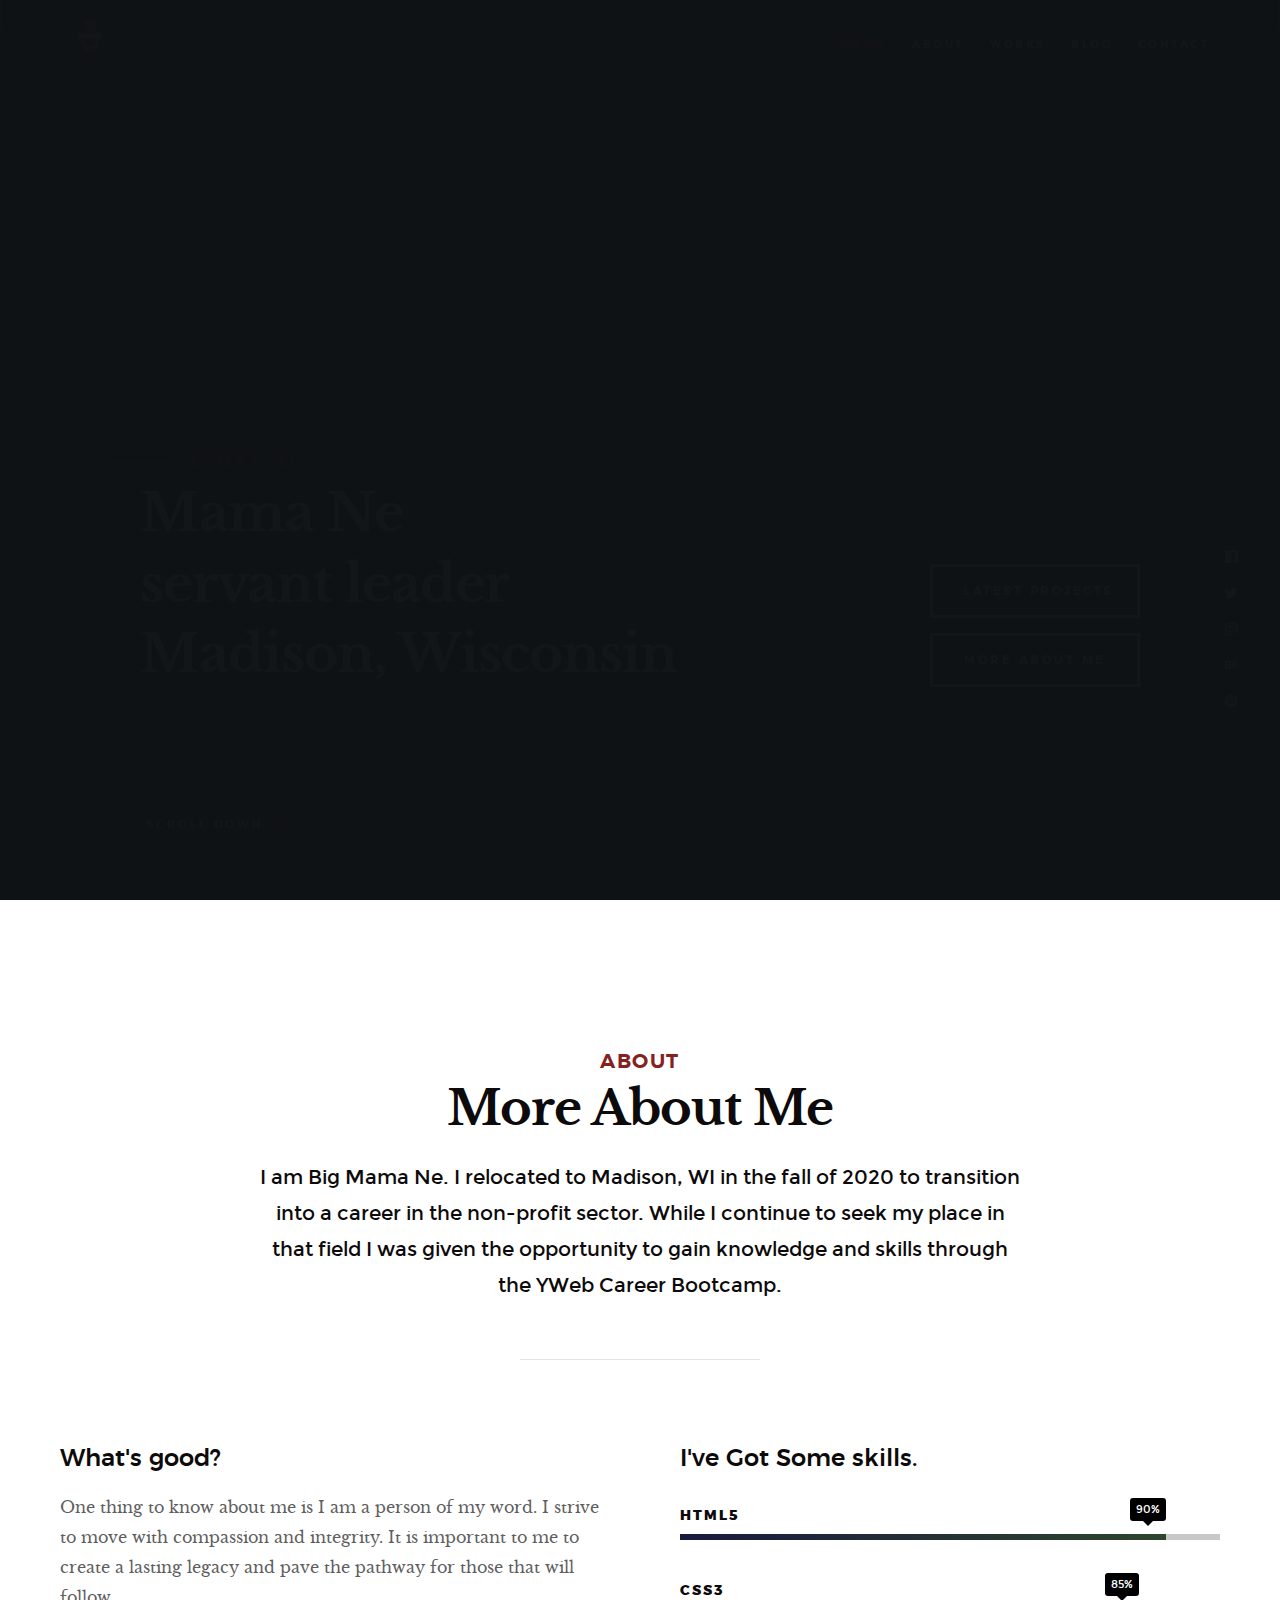
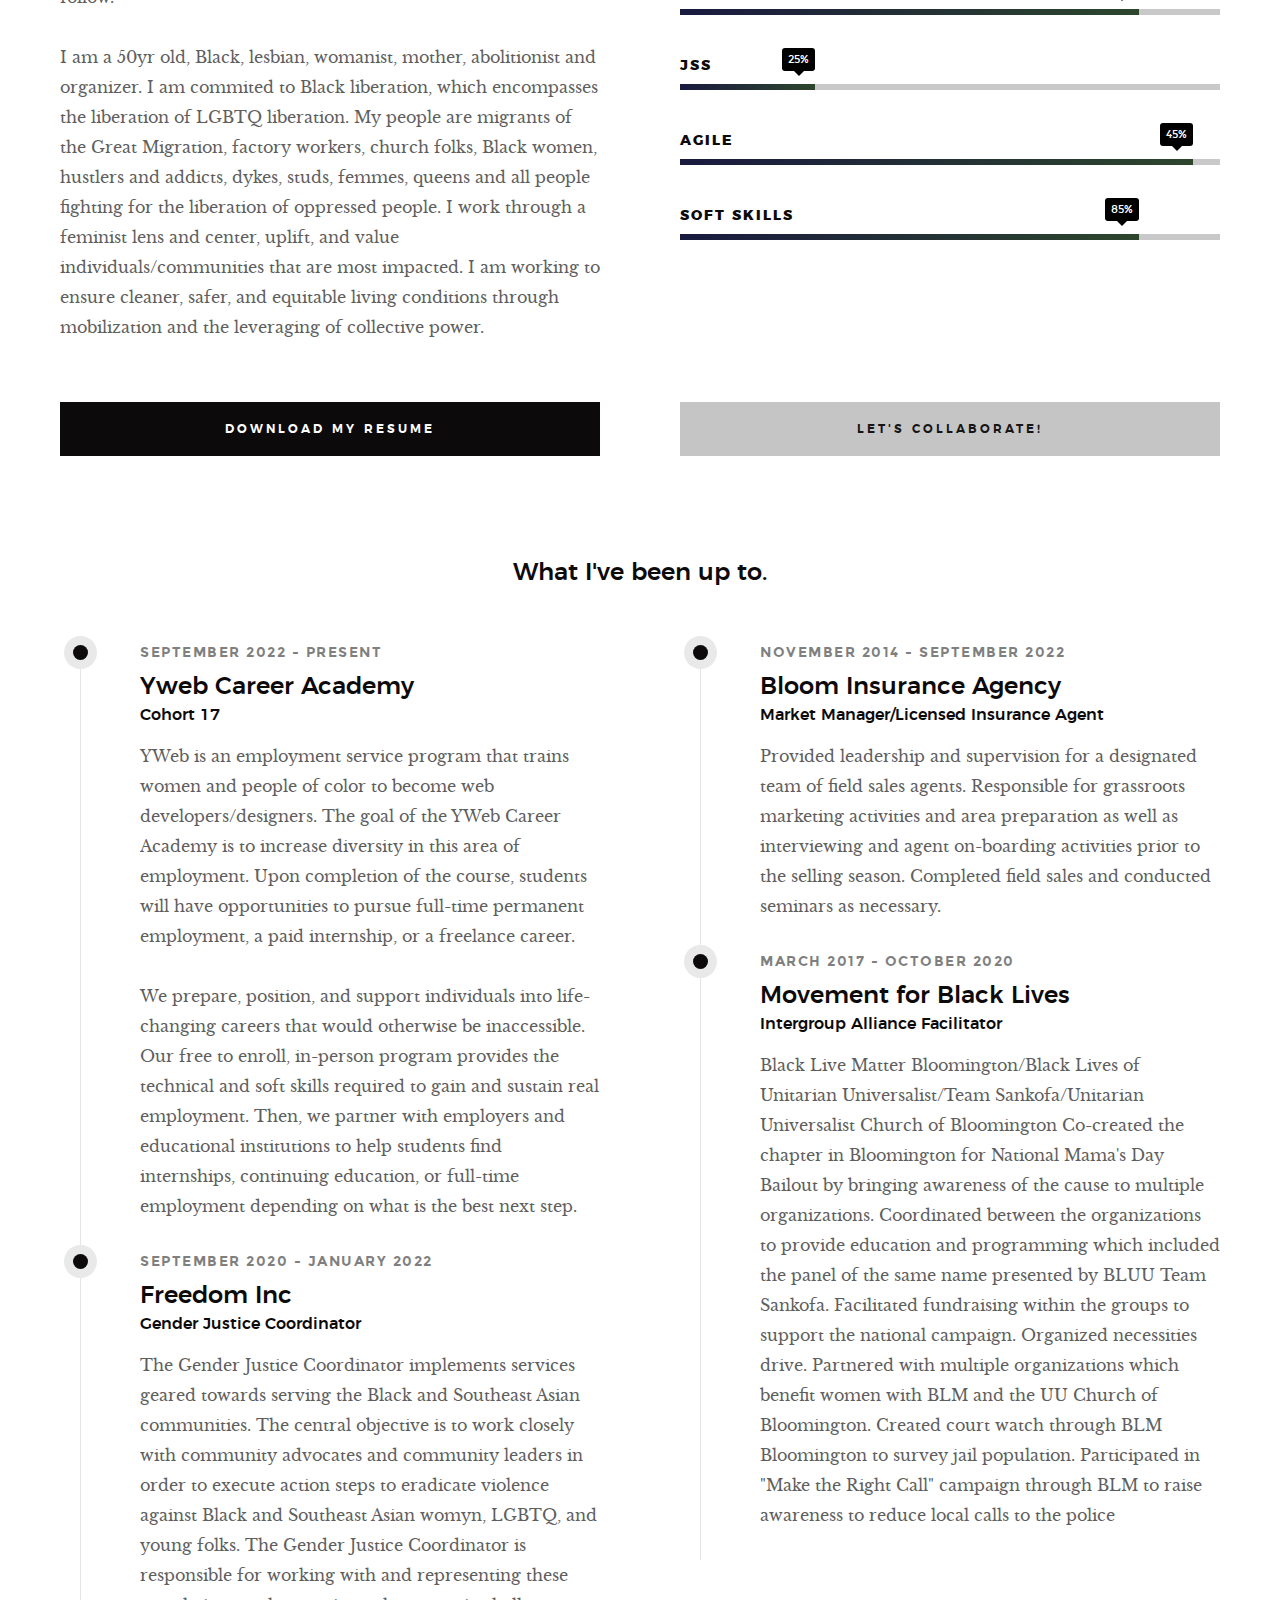
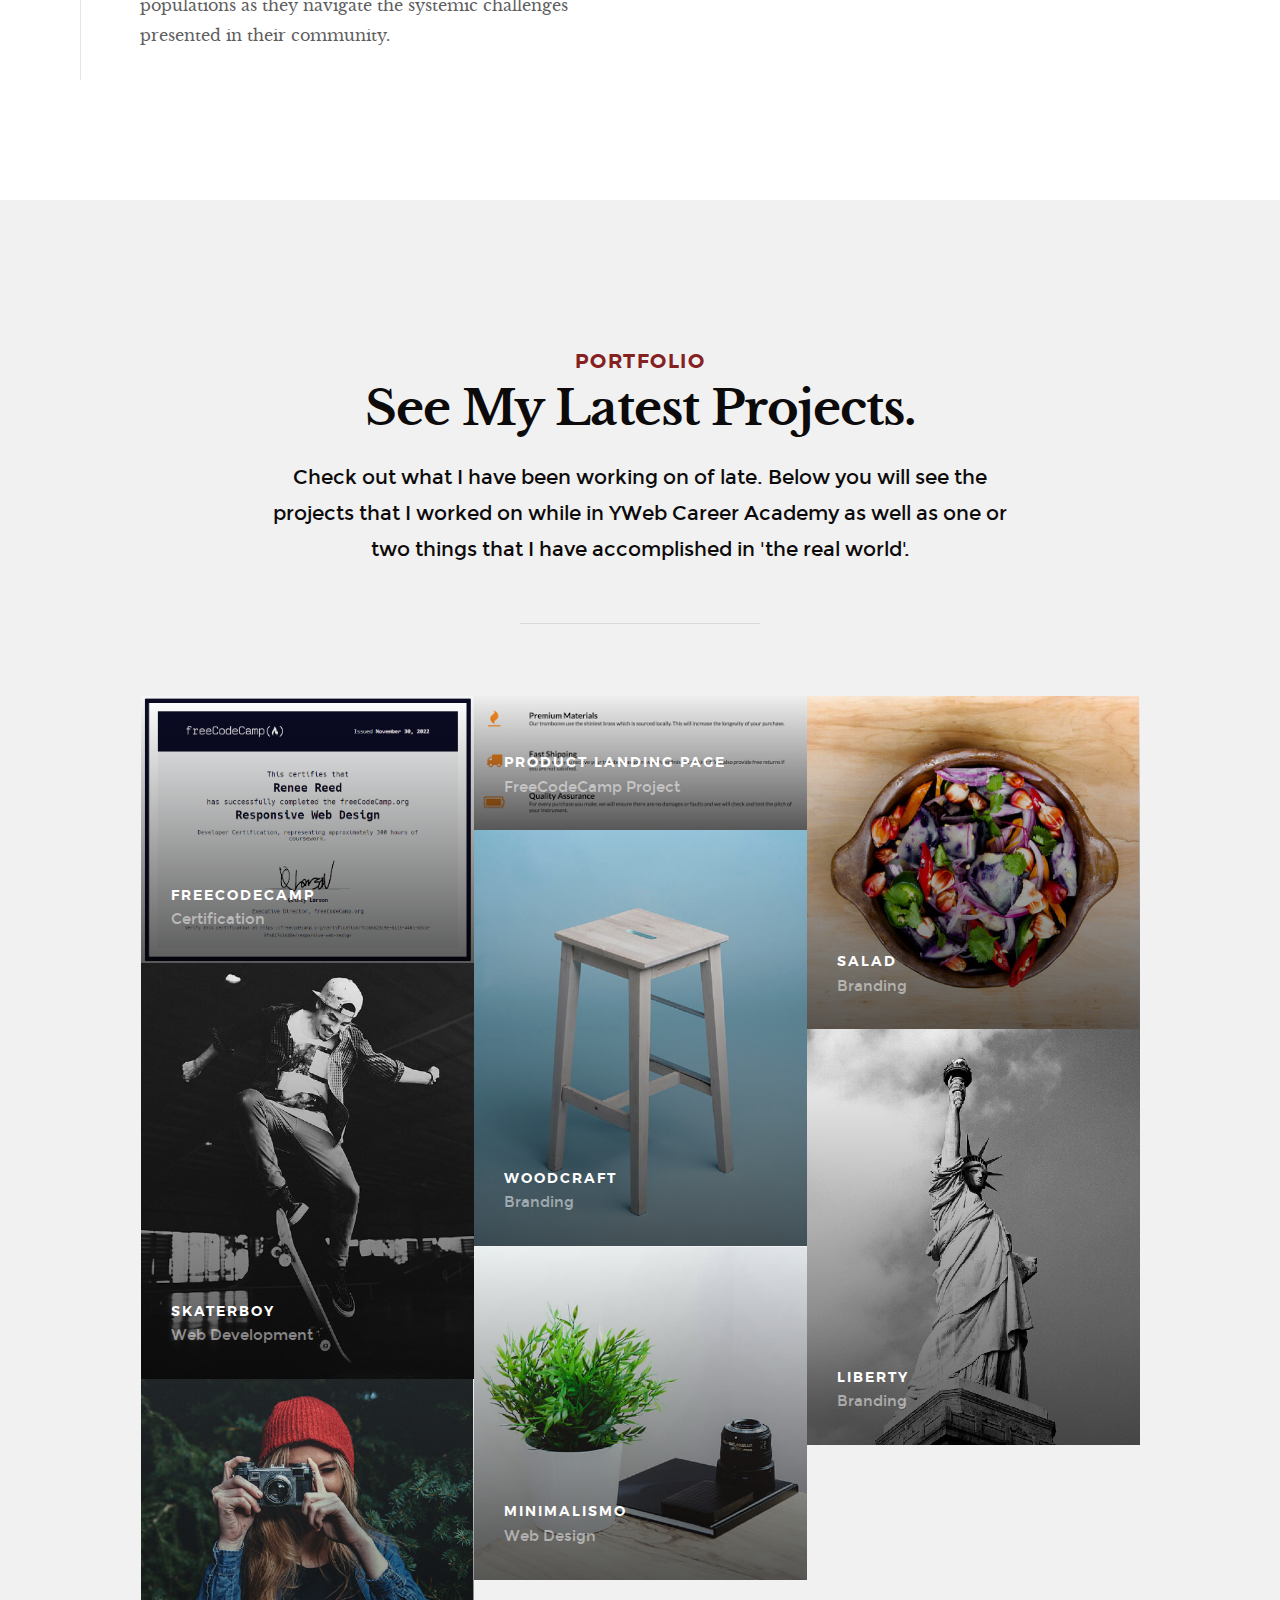
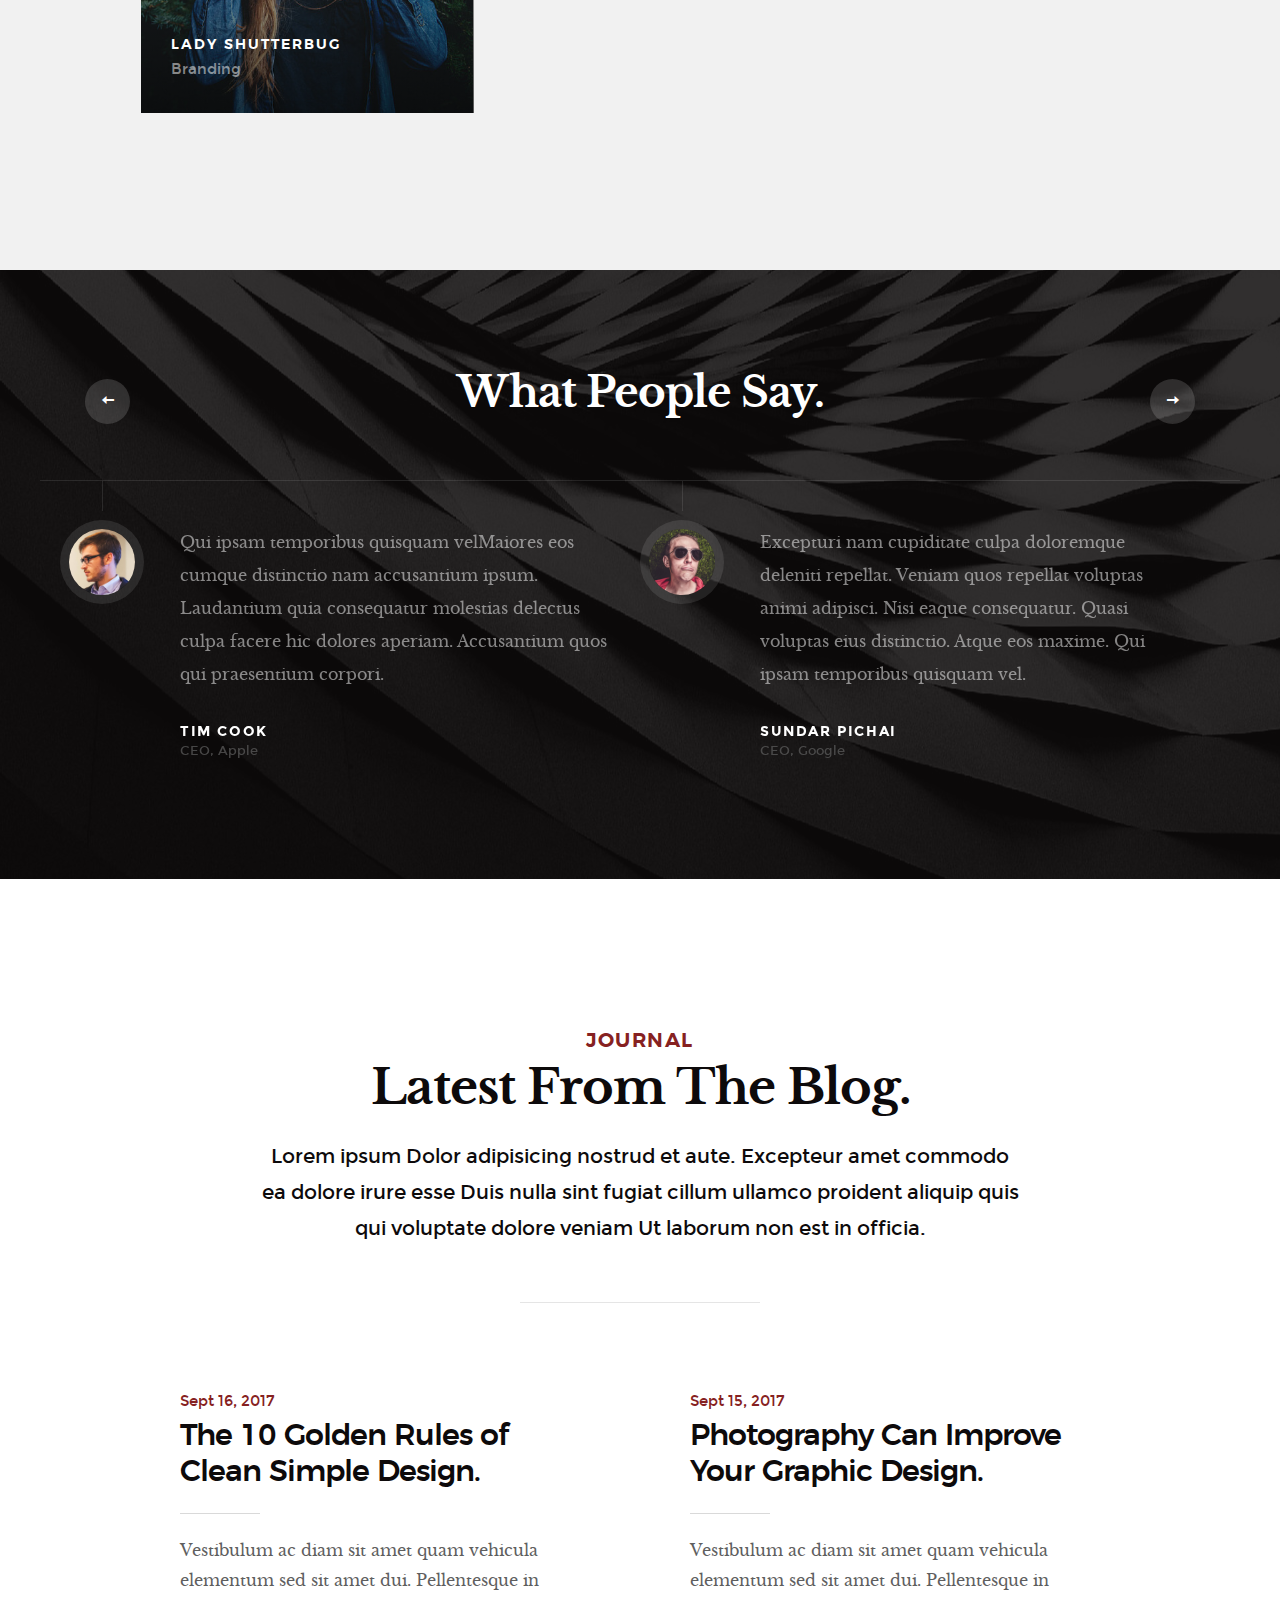
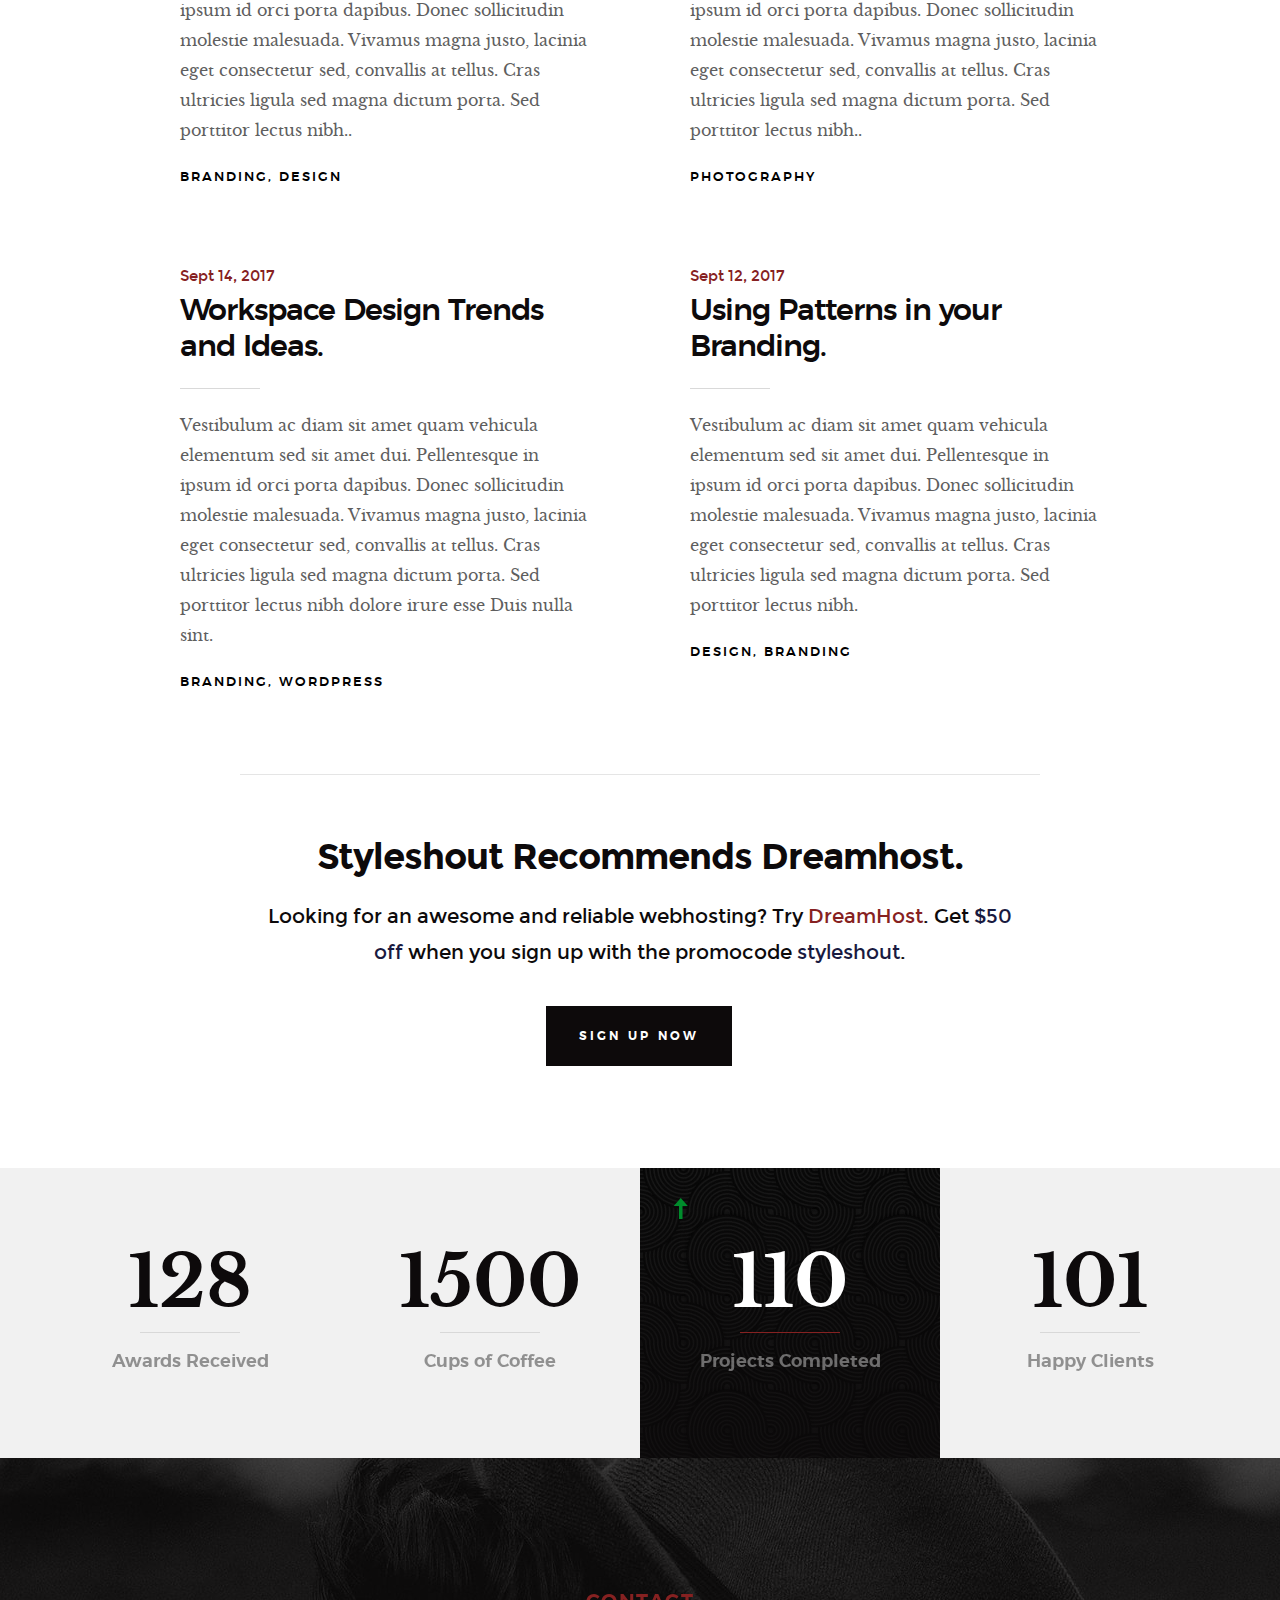
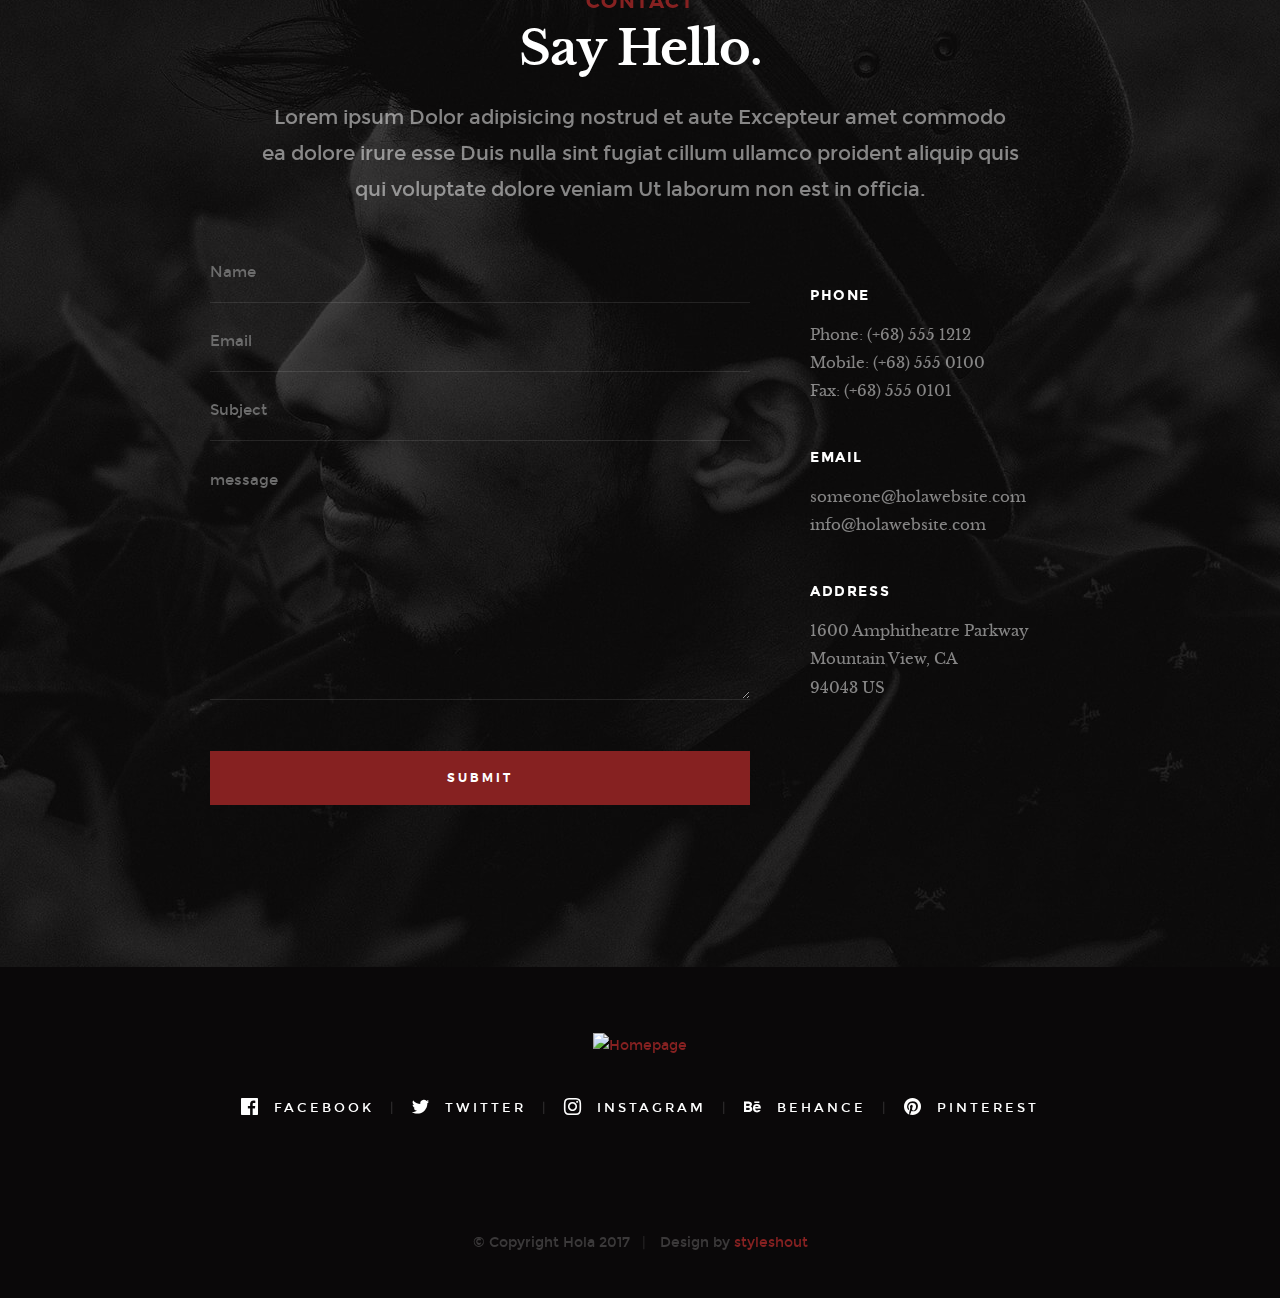
==== index.html @ 4a0eb859 "for the love" ====
<!DOCTYPE html>
<!--[if lt IE 9 ]><html class="no-js oldie" lang="en"> <![endif]-->
<!--[if IE 9 ]><html class="no-js oldie ie9" lang="en"> <![endif]-->
<!--[if (gte IE 9)|!(IE)]><!-->
<html class="no-js" lang="en">
<!--<![endif]-->

<head>

    <!--- basic page needs
    ================================================== -->
    <meta charset="utf-8">
    <title>Personal Portfolio</title>
    <meta name="description" content="">
    <meta name="author" content="">

    <!-- mobile specific metas
    ================================================== -->
    <meta name="viewport" content="width=device-width, initial-scale=1">

    <!-- CSS
    ================================================== -->
    <link rel="stylesheet" href="css/base.css">
    <link rel="stylesheet" href="css/vendor.css">
    <link rel="stylesheet" href="css/main.css">

    <!-- script
    ================================================== -->
    <script src="js/modernizr.js"></script>
    <script src="js/pace.min.js"></script>

    <!-- favicons
    ================================================== -->
    <link rel="shortcut icon" href="favicon.ico" type="image/x-icon">
    <link rel="icon" href="favicon.ico" type="image/x-icon">


    <style>
        .page-hero{
            background: url("images/headshot.jpg");
            background-repeat: no-repeat;
            background-size: cover;
            background-position-x: right;
            background-position-y: -300px;

        }
    </style>
</head>

<body id="top">

    <!-- header
    ================================================== -->
    <header class="s-header">

        <div class="header-logo">
            <a class="site-logo" href="index.html"><img src="/images/logo2.png" alt="Homepage"></a>
        </div>

        <nav class="header-nav-wrap">
            <ul class="header-nav">
                <li class="current"><a class="smoothscroll"  href="#home" title="home">Home</a></li>
                <li><a class="smoothscroll"  href="#about" title="about">About</a></li>
                <li><a class="smoothscroll"  href="#works" title="works">Works</a></li>
                <li><a class="smoothscroll"  href="#blog" title="blog">Blog</a></li>
                <li><a class="smoothscroll"  href="#contact" title="contact">Contact</a></li>
            </ul>
        </nav>

        <a class="header-menu-toggle" href="#0"><span>Menu</span></a>

    </header> <!-- end s-header -->


   <!-- home
   ================================================== -->
   <section id="home" class="s-home page-hero target-section" data-parallax="scroll" data-image-src="images/headshot.jpg" data-natural-width=2000 data-natural-height=2000 data-position-y=center>

        <div class="overlay"></div>
        <div class="shadow-overlay"></div>

        <div class="home-content">

            <div class="row home-content__main">

                <h3>E nle o.</h3>

                <h1>
                    Mama Ne<br>
                    servant leader<br>
                    Madison, Wisconsin
                </h1>

                <div class="home-content__buttons">
                    <a href="#works" class="smoothscroll btn btn--stroke">
                        Latest Projects
                    </a>
                    <a href="#about" class="smoothscroll btn btn--stroke">
                        More About Me
                    </a>
                </div>

                <div class="home-content__scroll">
                    <a href="#about" class="scroll-link smoothscroll">
                        <span>Scroll Down</span>
                    </a>
                </div>

            </div>

        </div> <!-- end home-content -->

        <ul class="home-social">
            <li>
                <a href="#"><i class="im im-facebook" aria-hidden="true"></i><span>Facebook</span></a>
            </li>
            <li>
                <a href="#"><i class="im im-twitter" aria-hidden="true"></i><span>Twiiter</span></a>
            </li>
            <li>
                <a href="#"><i class="im im-instagram" aria-hidden="true"></i><span>Instagram</span></a>
            </li>
            <li>
                <a href="#"><i class="im im-behance" aria-hidden="true"></i><span>Behance</span></a>
            </li>
            <li>
                <a href="#"><i class="im im-pinterest" aria-hidden="true"></i><span>Pinterest</span></a>
            </li>
        </ul> 
        <!-- end home-social -->

    </section> <!-- end s-home -->


    <!-- about
    ================================================== -->
    <section id="about" class="s-about target-section">
        
        <div class="row narrow section-intro has-bottom-sep">
            <div class="col-full text-center">
                <h3>About</h3>
                <h1>More About Me</h1>
                <p class="lead">I am Big Mama Ne.  I relocated to Madison, WI in the fall of 2020 to transition into a career in the non-profit sector.  While I continue to seek my place in that field I was given the opportunity to gain knowledge and skills through the YWeb Career Bootcamp.</p>
            </div>
        </div>

        <div class="row about-content">

            <div class="col-six tab-full left">
                <h3>What's good?</h3>

                <p>One thing to know about me is I am a person of my word.  I strive to move with compassion and integrity.  It is important to me to create a lasting legacy and pave the pathway for those that will follow.</p>

                <p>
                I am a 50yr old, Black, lesbian, womanist, mother, abolitionist and organizer. I am commited to Black liberation, which encompasses the liberation of LGBTQ liberation. My people are migrants of the Great Migration, factory workers, church folks, Black women, hustlers and addicts, dykes, studs, femmes, queens and all people fighting for the liberation of oppressed people.  I work through a feminist lens and center, uplift, and value individuals/communities that are most impacted. I am working to ensure cleaner, safer, and equitable living conditions through mobilization and the leveraging of collective power.
                </p>
            </div>

            <div class="col-six tab-full right">
                <h3>I've Got Some skills.</h3>

                <ul class="skill-bars">
                    <li>
                    <div class="progress percent90"><span>90%</span></div>
                    <strong>HTML5</strong>
                    </li>
                    <li>
                    <div class="progress percent85"><span>85%</span></div>
                    <strong>CSS3</strong>
                    </li>
                    <li>
                    <div class="progress percent25"><span>25%</span></div>
                    <strong>JSS</strong>
                    </li>
                    <li>
                    <div class="progress percent95"><span>45%</span></div>
                    <strong>Agile</strong>
                    </li>
                    <li>
                    <div class="progress percent85"><span>85%</span></div>
                    <strong>Soft Skills</strong>
                    </li>    
                </ul>
            </div>

        </div> <!-- end about-content -->

        <div class="row about-content about-content--buttons">

            <div class="col-six tab-full left">
                <a href="#0" class="btn btn--primary full-width">Download My Resume</a>
            </div>
            <div class="col-six tab-full right">
                <a href="#0" class="btn full-width">Let's collaborate!</a>
            </div>

        </div> <!-- end about-content buttons -->

        <div class="row about-content about-content--timeline">

            <div class="col-full text-center">
                <h3>What I've been up to.</h3>
            </div>

            <div class="col-six tab-full left">
                <div class="timeline">

                    <div class="timeline__block">
                        <div class="timeline__bullet"></div>
                        <div class="timeline__header">
                            <p class="timeline__timeframe">September 2022 - Present</p>
                            <h3>Yweb Career Academy</h3>
                            <h5>Cohort 17</h5>
                        </div>
                        <div class="timeline__desc">
                            <p>YWeb is an employment service program that trains women and people of color to become web developers/designers. The goal of the YWeb Career Academy is to increase diversity in this area of employment. Upon completion of the course, students will have opportunities to pursue full-time permanent employment, a paid internship, or a freelance career.
                                <br><br>
                             We prepare, position, and support individuals into life-changing careers that would otherwise be inaccessible. Our free to enroll, in-person program provides the technical and soft skills required to gain and sustain real employment. Then, we partner with employers and educational institutions to help students find internships, continuing education, or full-time employment depending on what is the best next step.</p>
                        </div>
                    </div> <!-- end timeline__block -->

                    <div class="timeline__block">
                        <div class="timeline__bullet"></div>
                        <div class="timeline__header">
                            <p class="timeline__timeframe">September 2020 - January 2022</p>
                            <h3>Freedom Inc</h3>
                            <h5>Gender Justice Coordinator</h5>
                        </div>
                        <div class="timeline__desc">	
                            <p>The Gender Justice Coordinator implements services geared towards serving the Black and Southeast Asian communities. The central objective is to work closely with community advocates and community leaders in order to execute action steps to eradicate violence against Black and Southeast Asian womyn, LGBTQ, and young folks. The Gender Justice Coordinator is responsible for working with and representing these populations as they navigate the systemic challenges presented in their community.</p>
                        </div>
                    </div> <!-- end timeline__block -->

                </div> <!-- end timeline -->
            </div> <!-- end left -->

            <div class="col-six tab-full right">
                <div class="timeline">

                    <div class="timeline__block">
                        <div class="timeline__bullet"></div>
                        <div class="timeline__header">
                            <p class="timeline__timeframe">November 2014 - September 2022</p>
                            <h3>Bloom Insurance Agency</h3>
                            <h5>Market Manager/Licensed Insurance Agent</h5>
                        </div>
                        <div class="timeline__desc">
                            <p>Provided leadership and supervision for a designated team of field sales agents. Responsible for grassroots marketing activities and area preparation as well as interviewing and agent on-boarding activities prior to the selling season. Completed field sales and conducted seminars as necessary.</p>
                        </div>
                    </div> <!-- end timeline__block -->

                    <div class="timeline__block">
                        <div class="timeline__bullet"></div>
                        <div class="timeline__header">
                            <p class="timeline__timeframe">March 2017 - October 2020</p>
                            <h3>Movement for Black Lives</h3>
                            <h5>Intergroup Alliance Facilitator</h5>
                        </div>
                        <div class="timeline__desc">
                            <p>Black Live Matter Bloomington/Black Lives of Unitarian Universalist/Team Sankofa/Unitarian Universalist Church of Bloomington 
                                
                            Co-created the chapter in Bloomington for National Mama's Day Bailout by bringing awareness of the cause to multiple organizations. Coordinated between the organizations to provide education and programming which included the panel of the same name presented by BLUU Team Sankofa. Facilitated fundraising within the groups to support the national campaign. Organized necessities drive. Partnered with multiple organizations which benefit women with BLM and the UU Church of Bloomington.  Created court watch through BLM Bloomington to survey jail population. Participated in "Make the Right Call" campaign through BLM to raise awareness to reduce local calls to the police</p>
                        </div>
                    </div> <!-- end timeline__block -->

                </div> <!-- end timeline -->
            </div> <!-- end right -->

        </div> <!-- end about-content timeline -->

    </section> <!-- end about -->
    

    <!-- works
    ================================================== -->
    <section id="works" class="s-works target-section">

        <div class="row narrow section-intro has-bottom-sep">
            <div class="col-full">
                <h3>Portfolio</h3>
                <h1>See My Latest Projects.</h1>
                
                <p class="lead">Check out what I have been working on of late.  Below you will see the projects that I worked on while in YWeb Career Academy as well as one or two things that I have accomplished in 'the real world'.</p>
            </div>
        </div>

        <div class="row masonry-wrap">
            <div class="masonry">

                <div class="masonry__brick">
                    <div class="item-folio">

                        <div class="item-folio__thumb">
                            <a href="images/portfolio/2022-11-29.png" class="thumb-link" title="FreeCodeCamp" data-size="1050x700">
                                <img src="images/portfolio/gallery/FreeCodeCamp Certification.png" 
                                     srcset="images/portfolio/gallery/FreeCodeCamp Certification.png 1x, images/portfolio/gallery/FreeCodeCamp Certification.png 2x" alt="">
                                <span class="shadow-overlay"></span>
                            </a>
                        </div>

                        <div class="item-folio__text">
                            <h3 class="item-folio__title">
                                FreeCodeCamp
                            </h3>
                            <p class="item-folio__cat">
                                Certification
                            </p>
                        </div>

                        <a href="https://www.behance.net/" class="item-folio__project-link" title="Project link">
                            <i class="im im-link"></i>
                        </a>

                        <div class="item-folio__caption">
                            <p>One of the required projects to earn certification.  In this project I built my own personal portfolio page.</p>
                        </div>

                    </div> <!-- end item-folio -->
                </div> <!-- end masonry__brick -->

                <div class="masonry__brick">
                    <div class="item-folio">

                        <div class="item-folio__thumb">
                            <a href="images/portfolio/product landing page.png" class="thumb-link" title="Product Landing Page" data-size="1050x700">
                                <img src="images/portfolio/product landing page.png" 
                                     srcset="images/portfolio/product landing page.png 1x, images/portfolio/product landing page.png" alt="">
                                <span class="shadow-overlay"></span>
                            </a>
                        </div>

                        <div class="item-folio__text">
                            <h3 class="item-folio__title">
                                Product Landing Page
                            </h3>
                            <p class="item-folio__cat">
                                FreeCodeCamp Project
                            </p>
                        </div>

                        <a href="https://www.behance.net/" class="item-folio__project-link" title="Project link">
                            <i class="im im-link"></i>
                        </a>

                        <div class="item-folio__caption">
                            <p>Build a project landing page to market a product of your choice.</p>
                        </div>

                    </div> <!-- end item-folio -->
                </div> <!-- end masonry__brick -->

                <div class="masonry__brick">
                    <div class="item-folio">

                        <div class="item-folio__thumb">
                            <a href="images/portfolio/gallery/g-salad.jpg" class="thumb-link" data-size="1050x700">
                                <img src="images/portfolio/salad.jpg" 
                                     srcset="images/portfolio/salad.jpg 1x, images/portfolio/salad@2x.jpg 2x" alt="">
                                <span class="shadow-overlay"></span>
                            </a>
                        </div>

                        <div class="item-folio__text">
                            <h3 class="item-folio__title">
                                Salad
                            </h3>
                            <p class="item-folio__cat">
                                Branding
                            </p>
                        </div>

                        <a href="https://www.behance.net/" class="item-folio__project-link" title="Project link">
                            <i class="im im-link"></i>
                        </a>

                        <span class="item-folio__caption">
                            <p>Vero molestiae sed aut natus excepturi. Et tempora numquam. Temporibus iusto quo.Unde dolorem corrupti neque nisi.</p>
                        </span>

                    </div> <!-- end item-folio -->
                </div> <!-- end masonry__brick -->

                <div class="masonry__brick">
                    <div class="item-folio">

                        <div class="item-folio__thumb">
                            <a href="images/portfolio/gallery/g-woodcraft.jpg" class="thumb-link" data-size="1050x700">
                                <img src="images/portfolio/woodcraft.jpg"
                                     srcset="images/portfolio/woodcraft.jpg 1x, images/portfolio/woodcraft@2x.jpg 2x" alt="">
                                <span class="shadow-overlay"></span>
                            </a>
                        </div>

                        <div class="item-folio__text">
                            <h3 class="item-folio__title">
                                Woodcraft
                            </h3>
                            <p class="item-folio__cat">
                                Branding
                            </p>
                        </div>

                        <a href="https://www.behance.net/" class="item-folio__project-link" title="Project link">
                            <i class="im im-link"></i>
                        </a>

                        <span class="item-folio__caption">
                            <p>Vero molestiae sed aut natus excepturi. Et tempora numquam. Temporibus iusto quo.Unde dolorem corrupti neque nisi.</p>
                        </span>

                    </div> <!-- end item-folio -->
                </div> <!-- end masonry__brick -->

                <div class="masonry__brick">
                    <div class="item-folio">

                        <div class="item-folio__thumb">
                            <a href="images/portfolio/gallery/g-skaterboy.jpg" class="thumb-link" data-size="1050x700">
                                <img src="images/portfolio/skaterboy.jpg"
                                     srcset="images/portfolio/skaterboy.jpg 1x, images/portfolio/skaterboy@2x.jpg 2x" alt="">
                                <span class="shadow-overlay"></span>
                            </a>
                        </div>

                        <div class="item-folio__text">
                            <h3 class="item-folio__title">
                                Skaterboy
                            </h3>
                            <p class="item-folio__cat">
                                Web Development
                            </p>
                        </div>

                        <a href="https://www.behance.net/" class="item-folio__project-link" title="Project link">
                            <i class="im im-link"></i>
                        </a>

                        <span class="item-folio__caption">
                            <p>Vero molestiae sed aut natus excepturi. Et tempora numquam. Temporibus iusto quo.Unde dolorem corrupti neque nisi.</p>
                        </span>

                    </div> <!-- end item-folio -->
                </div> <!-- end masonry__brick -->

                <div class="masonry__brick">
                    <div class="item-folio">

                        <div class="item-folio__thumb">
                            <a href="images/portfolio/gallery/g-liberty.jpg" class="thumb-link" data-size="1050x700">
                                <img src="images/portfolio/liberty.jpg"
                                     srcset="images/portfolio/liberty.jpg 1x, images/portfolio/liberty@2x.jpg 2x" alt="">
                                <span class="shadow-overlay"></span>
                            </a>
                        </div>

                        <div class="item-folio__text">
                            <h3 class="item-folio__title">
                                Liberty
                            </h3>
                            <p class="item-folio__cat">
                                Branding
                            </p>
                        </div>

                        <a href="https://www.behance.net/" class="item-folio__project-link" title="Project link">
                            <i class="im im-link"></i>
                        </a>

                        <span class="item-folio__caption">
                            <p>Vero molestiae sed aut natus excepturi. Et tempora numquam. Temporibus iusto quo.Unde dolorem corrupti neque nisi.</p>
                        </span>

                    </div> <!-- end item-folio -->
                </div> <!-- end masonry__brick -->

                <div class="masonry__brick">
                    <div class="item-folio">

                        <div class="item-folio__thumb">
                            <a href="images/portfolio/gallery/g-minimalismo.jpg" class="thumb-link" data-size="1050x700">
                                <img src="images/portfolio/minimalismo.jpg"
                                     srcset="images/portfolio/minimalismo.jpg 1x, images/portfolio/minimalismo@2x.jpg 2x" alt="">
                                <span class="shadow-overlay"></span>
                            </a>
                        </div>

                        <div class="item-folio__text">
                            <h3 class="item-folio__title">
                                Minimalismo
                            </h3>
                            <p class="item-folio__cat">
                                Web Design
                            </p>
                        </div>

                        <a href="https://www.behance.net/" class="item-folio__project-link" title="Project link">
                            <i class="im im-link"></i>
                        </a>

                        <span class="item-folio__caption">
                            <p>Vero molestiae sed aut natus excepturi. Et tempora numquam. Temporibus iusto quo.Unde dolorem corrupti neque nisi.</p>
                        </span>

                    </div> <!-- end item-folio -->
                </div> <!-- end masonry__brick -->

                <div class="masonry__brick">
                    <div class="item-folio">

                        <div class="item-folio__thumb">
                            <a href="images/portfolio/gallery/g-shutterbug.jpg" class="thumb-link" data-size="1050x700">
                                <img src="images/portfolio/shutterbug.jpg"
                                     srcset="images/portfolio/shutterbug.jpg 1x, images/portfolio/shutterbug@2x.jpg 2x" alt="">
                                <span class="shadow-overlay"></span>
                            </a>
                        </div>

                        <div class="item-folio__text">
                            <h3 class="item-folio__title">
                                Lady Shutterbug
                            </h3>
                            <p class="item-folio__cat">
                                Branding
                            </p>
                        </div>

                        <a href="https://www.behance.net/" class="item-folio__project-link" title="Project link">
                            <i class="im im-link"></i>
                        </a>

                        <span class="item-folio__caption">
                            <p>Vero molestiae sed aut natus excepturi. Et tempora numquam. Temporibus iusto quo.Unde dolorem corrupti neque nisi.</p>
                        </span>

                    </div> <!-- end item-folio -->
                </div> <!-- end masonry__brick -->

            </div>
        </div> <!-- end masonry -->

    </section> <!-- end works -->



    <!-- testimonials
    ================================================== -->
    <div class="s-testimonials">

        <div class="overlay"></div>

        <div class="row testimonials-header">
            <div class="col-full">
                <h1 class="h02">What People Say.</h1>
            </div>
        </div>

        <div class="row testimonials">

            <div class="col-full testimonials__slider">

                <div class="testimonials__slide">
                    <img src="images/avatars/user-01.jpg" alt="Author image" class="testimonials__avatar">
                    <p>Qui ipsam temporibus quisquam velMaiores eos cumque distinctio nam accusantium ipsum. 
                    Laudantium quia consequatur molestias delectus culpa facere hic dolores aperiam. Accusantium quos qui praesentium corpori.</p>
                    <div class="testimonials__author h06">
                        Tim Cook
                        <span>CEO, Apple</span>
                    </div>
                </div>

                <div class="testimonials__slide">
                    <img src="images/avatars/user-05.jpg" alt="Author image" class="testimonials__avatar">
                    <p>Excepturi nam cupiditate culpa doloremque deleniti repellat. Veniam quos repellat voluptas animi adipisci.
                    Nisi eaque consequatur. Quasi voluptas eius distinctio. Atque eos maxime. Qui ipsam temporibus quisquam vel.</p>
                    <div class="testimonials__author h06">
                        Sundar Pichai
                        <span>CEO, Google</span>
                    </div>
                </div>

                <div class="testimonials__slide">
                    <img src="images/avatars/user-02.jpg" alt="Author image" class="testimonials__avatar">
                    <p>Repellat dignissimos libero. Qui sed at corrupti expedita voluptas odit. Nihil ea quia nesciunt. Ducimus aut sed ipsam.  
                    Autem eaque officia cum exercitationem sunt voluptatum accusamus. Quasi voluptas eius distinctio.</p>
                    <div class="testimonials__author h06">
                        Satya Nadella
                        <span>CEO, Microsoft</span>
                    </div>
                </div>
                
            </div> <!-- end testimonials__slider -->

        </div> <!-- end testimonials -->

    </div> <!-- end s-testimonials -->


    <!-- blog
    ================================================== -->
    <section id="blog" class="s-blog target-section">

        <div class="row narrow section-intro has-bottom-sep">
            <div class="col-full">
                <h3>Journal</h3>
                <h1>Latest From The Blog.</h1>
                <p class="lead">Lorem ipsum Dolor adipisicing nostrud et aute. 
                Excepteur amet commodo ea dolore irure esse Duis nulla sint fugiat cillum 
                ullamco proident aliquip quis qui voluptate dolore veniam Ut laborum non est in officia.</p>
            </div>
        </div>

        <div class="row blog-content">
            <div class="col-full">

                <div class="blog-list block-1-2 block-tab-full">
                    <article class="col-block">
                                
                        <div class="blog-date">
                            <a href="blog-single.html">Sept 16, 2017</a>
                        </div>  
                        
                        <h2 class="h01"><a href="blog-single.html">The 10 Golden Rules of Clean Simple Design.</a></h2>
                        <p>
                        Vestibulum ac diam sit amet quam vehicula elementum sed sit amet dui. Pellentesque in ipsum id orci porta dapibus. Donec sollicitudin molestie malesuada. Vivamus magna justo, lacinia eget consectetur sed, convallis at tellus. Cras ultricies ligula sed magna dictum porta. Sed porttitor lectus nibh..
                        </p>

                        <div class="blog-cat">
                                <a href="blog.html">Branding</a><a href="blog.html">Design</a>
                        </div>

                        
                    </article>
                    <article class="col-block">
                                
                        <div class="blog-date">
                            <a href="blog-single.html">Sept 15, 2017</a>
                        </div>  
                        
                        <h2 class="h01"><a href="blog-single.html">Photography Can Improve Your Graphic Design.</a></h2>
                        <p>
                        Vestibulum ac diam sit amet quam vehicula elementum sed sit amet dui. Pellentesque in ipsum id orci porta dapibus. Donec sollicitudin molestie malesuada. Vivamus magna justo, lacinia eget consectetur sed, convallis at tellus. Cras ultricies ligula sed magna dictum porta. Sed porttitor lectus nibh..
                        </p>

                        <div class="blog-cat">
                            <a href="blog.html">Photography</a>
                        </div>

                        
                    </article>
                    <article class="col-block">
                        
                        <div class="blog-date">
                            <a href="blog-single.html">Sept 14, 2017</a>
                        </div>

                        <h2 class="h01"><a href="blog-single.html">Workspace Design Trends and Ideas.</a></h2>
                        <p>
                        Vestibulum ac diam sit amet quam vehicula elementum sed sit amet dui. Pellentesque in ipsum id orci porta dapibus. Donec sollicitudin molestie malesuada. Vivamus magna justo, lacinia eget consectetur sed, convallis at tellus. Cras ultricies ligula sed magna dictum porta. Sed porttitor lectus nibh dolore irure esse Duis nulla sint.
                        </p>

                        <div class="blog-cat">
                            <a href="blog.html">Branding</a><a href="blog.html">Wordpress</a>
                        </div>
                    </article>
                    <article class="col-block">
                        
                        <div class="blog-date">
                            <a href="blog-single.html">Sept 12, 2017</a>
                        </div>    
                        <h2 class="h01"><a href="blog-single.html">Using Patterns in your Branding.</a></h2>
                        <p>
                        Vestibulum ac diam sit amet quam vehicula elementum sed sit amet dui. Pellentesque in ipsum id orci porta dapibus. Donec sollicitudin molestie malesuada. Vivamus magna justo, lacinia eget consectetur sed, convallis at tellus. Cras ultricies ligula sed magna dictum porta. Sed porttitor lectus nibh.
                        </p>

                        <div class="blog-cat">
                            <a href="blog.html">Design</a><a href="blog.html">Branding</a>
                        </div>
                    </article>
                </div> <!-- end blog-list -->

            </div> <!-- end col-full -->
        </div> <!-- end blog-content -->

    </section> <!-- end s-blog -->


    <!-- s-cta
    ================================================== -->
    <section class="s-cta">
        
        <div class="row narrow cta">

            <div class="col-full cta__content">

                <h2 class="h01"><a href="http://www.dreamhost.com/r.cgi?287326|STYLESHOUT">Styleshout Recommends Dreamhost.</a></h2>

                <p class="lead">
                Looking for an awesome and reliable webhosting? Try <a href="http://www.dreamhost.com/r.cgi?287326|STYLESHOUT">DreamHost</a>.
                Get <span>$50 off</span> when you sign up with the promocode <span>styleshout</span>.
                </p>

                <div class="cta__action">
                    <a class="btn btn--primary btn--large" href="http://www.dreamhost.com/r.cgi?287326|STYLESHOUT">Sign Up Now</a>
                </div>	

            </div>

        </div> <!-- end cta -->
        
    </section>


    <!-- s-stats
    ================================================== -->
    <section id="stats" class="s-stats">
        <div class="row block-1-4 block-tab-1-2 block-mob-full stats">

            <div class="col-block stats__col ">
                <div class="stats__count">
                    128
                </div>
                <h4>Awards Received</h4>
            </div>
            <div class="col-block stats__col">
                <div class="stats__count">
                    1500
                </div>
                <h4>Cups of Coffee</h4>
            </div>
            <div class="col-block stats__col stats__col--highlight">
                <div class="stats__upsign">
                    <a href="#"><i class="im im-arrow-up" aria-hidden="true"></i></a>
                </div>
                <div class="stats__count">
                    110
                </div>
                <h4>Projects Completed</h4>
            </div>
            <div class="col-block stats__col">
                <div class="stats__count">
                    101
                </div>
                <h4>Happy Clients</h4> 
            </div>

        </div>
    </section> <!-- end s-stats -->


    <!-- s-stats
    ================================================== -->
    <section id="contact" class="s-contact target-section">

        <div class="overlay"></div>

        <div class="row narrow section-intro">
            <div class="col-full">
                <h3>Contact</h3>
                <h1>Say Hello.</h1>
                
                <p class="lead">Lorem ipsum Dolor adipisicing nostrud et aute Excepteur amet commodo ea dolore irure esse Duis nulla sint fugiat cillum ullamco proident aliquip quis qui voluptate dolore veniam Ut laborum non est in officia.</p>
            </div>
        </div>

        <div class="row contact__main">
            <div class="col-eight tab-full contact__form">
                <form name="contactForm" id="contactForm" method="post" action="">
                    <fieldset>
    
                    <div class="form-field">
                        <input name="contactName" type="text" id="contactName" placeholder="Name" value="" minlength="2" required="" aria-required="true" class="full-width">
                    </div>
                    <div class="form-field">
                        <input name="contactEmail" type="email" id="contactEmail" placeholder="Email" value="" required="" aria-required="true" class="full-width">
                    </div>
                    <div class="form-field">
                        <input name="contactSubject" type="text" id="contactSubject" placeholder="Subject" value="" class="full-width">
                    </div>
                    <div class="form-field">
                        <textarea name="contactMessage" id="contactMessage" placeholder="message" rows="10" cols="50" required="" aria-required="true" class="full-width"></textarea>
                    </div>
                    <div class="form-field">
                        <button class="full-width btn--primary">Submit</button>
                        <div class="submit-loader">
                            <div class="text-loader">Sending...</div>
                            <div class="s-loader">
                                <div class="bounce1"></div>
                                <div class="bounce2"></div>
                                <div class="bounce3"></div>
                            </div>
                        </div>
                    </div>
    
                    </fieldset>
                </form>

                <!-- contact-warning -->
                <div class="message-warning">
                    Something went wrong. Please try again.
                </div> 
            
                <!-- contact-success -->
                <div class="message-success">
                    Your message was sent, thank you!<br>
                </div>
                        
            </div>
            <div class="col-four tab-full contact__infos">
                <h4 class="h06">Phone</h4>
                <p>Phone: (+63) 555 1212<br>
                Mobile: (+63) 555 0100<br>
                Fax: (+63) 555 0101
                </p>

                <h4 class="h06">Email</h4>
                <p>someone@holawebsite.com<br>
                info@holawebsite.com
                </p>

                <h4 class="h06">Address</h4>
                <p>
                1600 Amphitheatre Parkway<br>
                Mountain View, CA<br>
                94043 US
                </p>
            </div>

        </div>

    </section> <!-- end s-contact -->


    <!-- footer
    ================================================== -->
    <footer>
        <div class="row">
            <div class="col-full">

                <div class="footer-logo">
                    <a class="footer-site-logo" href="#0"><img src="images/logo.png" alt="Homepage"></a>
                </div>

                <ul class="footer-social">
                    <li><a href="#0">
                        <i class="im im-facebook" aria-hidden="true"></i>
                        <span>Facebook</span>
                    </a></li>
                    <li><a href="#0">
                        <i class="im im-twitter" aria-hidden="true"></i>
                        <span>Twitter</span>
                    </a></li>
                    <li><a href="#0">
                        <i class="im im-instagram" aria-hidden="true"></i>
                        <span>Instagram</span>
                    </a></li>
                    <li><a href="#0">
                        <i class="im im-behance" aria-hidden="true"></i>
                        <span>Behance</span>
                    </a></li>
                    <li><a href="#0">
                        <i class="im im-pinterest" aria-hidden="true"></i>
                        <span>Pinterest</span>
                    </a></li>
                </ul>
                    
            </div>
        </div>

        <div class="row footer-bottom">

            <div class="col-twelve">
                <div class="copyright">
                    <span>© Copyright Hola 2017</span> 
                    <span>Design by <a href="https://www.styleshout.com/">styleshout</a></span>	
                </div>

                <div class="go-top">
                <a class="smoothscroll" title="Back to Top" href="#top"><i class="im im-arrow-up" aria-hidden="true"></i></a>
                </div>
            </div>

        </div> <!-- end footer-bottom -->

    </footer> <!-- end footer -->


    <!-- photoswipe background
    ================================================== -->
    <div aria-hidden="true" class="pswp" role="dialog" tabindex="-1">

        <div class="pswp__bg"></div>
        <div class="pswp__scroll-wrap">

            <div class="pswp__container">
                <div class="pswp__item"></div>
                <div class="pswp__item"></div>
                <div class="pswp__item"></div>
            </div>

            <div class="pswp__ui pswp__ui--hidden">
                <div class="pswp__top-bar">
                    <div class="pswp__counter"></div><button class="pswp__button pswp__button--close" title="Close (Esc)"></button> <button class="pswp__button pswp__button--share" title=
                    "Share"></button> <button class="pswp__button pswp__button--fs" title="Toggle fullscreen"></button> <button class="pswp__button pswp__button--zoom" title=
                    "Zoom in/out"></button>
                    <div class="pswp__preloader">
                        <div class="pswp__preloader__icn">
                            <div class="pswp__preloader__cut">
                                <div class="pswp__preloader__donut"></div>
                            </div>
                        </div>
                    </div>
                </div>
                <div class="pswp__share-modal pswp__share-modal--hidden pswp__single-tap">
                    <div class="pswp__share-tooltip"></div>
                </div><button class="pswp__button pswp__button--arrow--left" title="Previous (arrow left)"></button> <button class="pswp__button pswp__button--arrow--right" title=
                "Next (arrow right)"></button>
                <div class="pswp__caption">
                    <div class="pswp__caption__center"></div>
                </div>
            </div>

        </div>

    </div><!-- end photoSwipe background -->

    <div id="preloader">
        <div id="loader"></div>
    </div>


    <!-- Java Script
    ================================================== -->
    <script src="js/jquery-3.2.1.min.js"></script>
    <script src="js/plugins.js"></script>
    <script src="js/main.js"></script>

</body>

</html>
---- css/base.css ----
/* =================================================================== 
 *
 *  Hola v1.0 Base Stylesheet
 *  10-02-2017
 *  ------------------------------------------------------------------
 *
 *  TOC:
 *  # Normalize
 *  # Basic/base setup styles
 *      ## Media
 *      ## Typography resets
 *      ## links
 *      ## inputs
 *  # grid
 *      ## medium size devices
 *      ## tablets
 *      ## mobile devices
 *      ## small mobile devices
 *  # block grids
 *      ## medium size devices
 *      ## tablets
 *      ## mobile devices
 *      ## small mobile devices
 *  # MISC
 *
 * =================================================================== */


/* ===================================================================
 * # normalize
 * normalize.css v5.0.0 | MIT License | 
 * github.com/necolas/normalize.css
 *
 * ------------------------------------------------------------------- */

html {
    font-family: sans-serif;
    line-height: 1.15;
    -ms-text-size-adjust: 100%;
    -webkit-text-size-adjust: 100%;
}

body {
    margin: 0;
}

article, aside, footer, header, nav, section {
    display: block;
}

h1 {
    font-size: 2em;
    margin: 0.67em 0;
}

figcaption, figure, main {
    display: block;
}

figure {
    margin: 1em 40px;
}

hr {
    box-sizing: content-box;
    height: 0;
    overflow: visible;
}

pre {
    font-family: monospace, monospace;
    font-size: 1em;
}

a {
    background-color: transparent;
    -webkit-text-decoration-skip: objects;
}

a:active, a:hover {
    outline-width: 0;
}

abbr[title] {
    border-bottom: none;
    text-decoration: underline;
    text-decoration: underline dotted;
}

b, strong {
    font-weight: inherit;
}

b, strong {
    font-weight: bolder;
}

code, kbd, samp {
    font-family: monospace, monospace;
    font-size: 1em;
}

dfn {
    font-style: italic;
}

mark {
    background-color: #ff0;
    color: #000;
}

small {
    font-size: 80%;
}

sub, sup {
    font-size: 75%;
    line-height: 0;
    position: relative;
    vertical-align: baseline;
}

sub {
    bottom: -0.25em;
}

sup {
    top: -0.5em;
}

audio, video {
    display: inline-block;
}

audio:not([controls]) {
    display: none;
    height: 0;
}

img {
    border-style: none;
}

svg:not(:root) {
    overflow: hidden;
}

button, input, optgroup, select, textarea {
    font-family: sans-serif;
    font-size: 100%;
    line-height: 1.15;
    margin: 0;
}

button, input {
    overflow: visible;
}

button, select {
    text-transform: none;
}

button, html [type="button"], [type="reset"], [type="submit"] {
    -webkit-appearance: button;
}

button::-moz-focus-inner, [type="button"]::-moz-focus-inner, [type="reset"]::-moz-focus-inner, [type="submit"]::-moz-focus-inner {
    border-style: none;
    padding: 0;
}

button:-moz-focusring, [type="button"]:-moz-focusring, [type="reset"]:-moz-focusring, [type="submit"]:-moz-focusring {
    outline: 1px dotted ButtonText;
}

fieldset {
    border: 1px solid #c0c0c0;
    margin: 0 2px;
    padding: 0.35em 0.625em 0.75em;
}

legend {
    box-sizing: border-box;
    color: inherit;
    display: table;
    max-width: 100%;
    padding: 0;
    white-space: normal;
}

progress {
    display: inline-block;
    vertical-align: baseline;
}

textarea {
    overflow: auto;
}

[type="checkbox"], [type="radio"] {
    box-sizing: border-box;
    padding: 0;
}

[type="number"]::-webkit-inner-spin-button, [type="number"]::-webkit-outer-spin-button {
    height: auto;
}

[type="search"] {
    -webkit-appearance: textfield;
    outline-offset: -2px;
}

[type="search"]::-webkit-search-cancel-button, [type="search"]::-webkit-search-decoration {
    -webkit-appearance: none;
}

::-webkit-file-upload-button {
    -webkit-appearance: button;
    font: inherit;
}

details, menu {
    display: block;
}

summary {
    display: list-item;
}

canvas {
    display: inline-block;
}

template {
    display: none;
}

[hidden] {
    display: none;
}


/* ===================================================================
 * # basic/base setup styles - (_basic.scss)
 *
 * ------------------------------------------------------------------- */

html {
    font-size: 62.5%;
    box-sizing: border-box;
}

*, *::before, *::after {
    box-sizing: inherit;
}

body {
    font-weight: normal;
    line-height: 1;
    word-wrap: break-word;
    text-rendering: optimizeLegibility;
    -webkit-overflow-scrolling: touch;
    -webkit-text-size-adjust: none;
}

body, input, button {
    -moz-osx-font-smoothing: grayscale;
    -webkit-font-smoothing: antialiased;
}


/* ------------------------------------------------------------------- 
 * ## Media - (_basic.scss)
 * ------------------------------------------------------------------- */

img, video {
    max-width: 100%;
    height: auto;
}


/* ------------------------------------------------------------------- 
 * ## Typography resets - (_basic.scss)
 * ------------------------------------------------------------------- */

div, dl, dt, dd, ul, ol, li, h1, h2, h3, h4, h5, h6, pre, form, p, blockquote, th, td {
    margin: 0;
    padding: 0;
}

h1, h2, h3, h4, h5, h6 {
    -webkit-font-smoothing: auto;
    -webkit-font-smoothing: antialiased;
    -webkit-font-variant-ligatures: common-ligatures;
    -moz-font-variant-ligatures: common-ligatures;
    font-variant-ligatures: common-ligatures;
    text-rendering: optimizeLegibility;
}

em, i {
    font-style: italic;
    line-height: inherit;
}

strong, b {
    font-weight: bold;
    line-height: inherit;
}

small {
    font-size: 60%;
    line-height: inherit;
}

ol, ul {
    list-style: none;
}

li {
    display: block;
}


/* ------------------------------------------------------------------- 
 * ## links - (_basic.scss)
 * ------------------------------------------------------------------- */

a {
    text-decoration: none;
    line-height: inherit;
}

a img {
    border: none;
}


/* ------------------------------------------------------------------- 
 * ## inputs - (_basic.scss)
 * ------------------------------------------------------------------- */

fieldset {
    margin: 0;
    padding: 0;
}

input[type="email"], 
input[type="number"], 
input[type="search"], 
input[type="text"], 
input[type="tel"], 
input[type="url"], 
input[type="password"], textarea {
    -webkit-appearance: none;
    -moz-appearance: none;
    -ms-appearance: none;
    -o-appearance: none;
    appearance: none;
}


/* ===================================================================
 * # grid - (_grid.scss)
 *
 * ------------------------------------------------------------------- */

.row {
    width: 94%;
    max-width: 1200px;
    margin: 0 auto;
}

.row:after {
    content: "";
    display: table;
    clear: both;
}

.row .row {
    width: auto;
    max-width: none;
    margin-left: -20px;
    margin-right: -20px;
}


/* column blocks
 * -------------------------------------- */

[class*="col-"] {
    float: left;
}

[class*="col-"] + [class*="col-"].end {
    float: right;
}

[class*="col-"] {
    padding: 0 20px;
}


/* column width classes 
 * -------------------------------------- */

.col-one {
    width: 8.33333%;
}

.col-two, .col-1-6 {
    width: 16.66667%;
}

.col-three, .col-1-4 {
    width: 25%;
}

.col-four, .col-1-3 {
    width: 33.33333%;
}

.col-five {
    width: 41.66667%;
}

.col-six, .col-1-2 {
    width: 50%;
}

.col-seven {
    width: 58.33333%;
}

.col-eight, .col-2-3 {
    width: 66.66667%;
}

.col-nine, .col-3-4 {
    width: 75%;
}

.col-ten, .col-5-6 {
    width: 83.33333%;
}

.col-eleven {
    width: 91.66667%;
}

.col-twelve, .col-full {
    width: 100%;
}


/* ------------------------------------------------------------------- 
 * ## medium size devices - (_grid.scss)
 * ------------------------------------------------------------------- */

@media only screen and (max-width: 1200px) {
    .row .row {
        margin-left: -15px;
        margin-right: -15px;
    }
    [class*="col-"] {
        padding: 0 15px;
    }
    .md-two, .md-1-6 {
        width: 16.66667%;
    }
    .md-one {
        width: 8.33333%;
    }
    .md-three, .md-1-4 {
        width: 25%;
    }
    .md-four, .md-1-3 {
        width: 33.33333%;
    }
    .md-five {
        width: 41.66667%;
    }
    .md-six, .md-1-2 {
        width: 50%;
    }
    .md-seven {
        width: 58.33333%;
    }
    .md-eight, .md-2-3 {
        width: 66.66667%;
    }
    .md-nine, .md-3-4 {
        width: 75%;
    }
    .md-ten, .md-5-6 {
        width: 83.33333%;
    }
    .md-eleven {
        width: 91.66667%;
    }
    .md-twelve, .md-full {
        width: 100%;
    }
}


/* ------------------------------------------------------------------- 
 * ## tablets - (_grid.scss)
 * ------------------------------------------------------------------- */

@media only screen and (max-width: 800px) {
    .row {
        width: 90%;
    }
    .tab-1-4 {
        width: 25%;
    }
    .tab-1-3 {
        width: 33.33333%;
    }
    .tab-1-2 {
        width: 50%;
    }
    .tab-2-3 {
        width: 66.66667%;
    }
    .tab-3-4 {
        width: 75%;
    }
    .tab-full {
        width: 100%;
    }
}


/* ------------------------------------------------------------------- 
 * ## mobile devices - (_grid.scss)
 * ------------------------------------------------------------------- */

@media only screen and (max-width: 600px) {
    .row {
        width: auto;
        padding-left: 25px;
        padding-right: 25px;
    }
    .row .row {
        margin-left: -10px;
        margin-right: -10px;
    }
    [class*="col-"] {
        padding: 0 10px;
    }
    .mob-1-4 {
        width: 25%;
    }
    .mob-1-3 {
        width: 33.33333%;
    }
    .mob-1-2 {
        width: 50%;
    }
    .mob-2-3 {
        width: 66.66667%;
    }
    .mob-3-4 {
        width: 75%;
    }
    .mob-full {
        width: 100%;
    }
}


/* ------------------------------------------------------------------- 
 * ## small mobile devices - (_grid.scss) 
 * ------------------------------------------------------------------- */


/* stack columns on small mobile devices
 * ------------------------------------------------------------------- */

@media only screen and (max-width: 400px) {
    .row .row {
        padding-left: 0;
        padding-right: 0;
        margin-left: 0;
        margin-right: 0;
    }
    [class*="col-"] {
        width: 100% !important;
        float: none !important;
        clear: both !important;
        margin-left: 0;
        margin-right: 0;
        padding: 0;
    }
    [class*="col-"] + [class*="col-"].end {
        float: none;
    }
}


/* ===================================================================
 * # block grids - (_grid.scss)
 * ------------------------------------------------------------------- */


/*   Equally-sized columns define at row level
 * ------------------------------------------------------------------- */

[class*="block-"]:after {
    content: "";
    display: table;
    clear: both;
}

.block-1-6 .col-block {
    width: 16.66667%;
}

.block-1-5 .col-block {
    width: 20%;
}

.block-1-4 .col-block {
    width: 25%;
}

.block-1-3 .col-block {
    width: 33.33333%;
}

.block-1-2 .col-block {
    width: 50%;
}


/**
 * Clearing for block grid columns. Allow columns with 
 * different heights to align properly.
 */

.block-1-6 .col-block:nth-child(6n+1), 
.block-1-5 .col-block:nth-child(5n+1), 
.block-1-4 .col-block:nth-child(4n+1), 
.block-1-3 .col-block:nth-child(3n+1), 
.block-1-2 .col-block:nth-child(2n+1) {
    clear: both;
}


/* ------------------------------------------------------------------- 
 * ## medium size devices - (_grid.scss)
 * ------------------------------------------------------------------- */

@media only screen and (max-width: 1200px) {
    .block-m-1-6 .col-block {
        width: 16.66667%;
    }
    .block-m-1-5 .col-block {
        width: 20%;
    }
    .block-m-1-4 .col-block {
        width: 25%;
    }
    .block-m-1-3 .col-block {
        width: 33.33333%;
    }
    .block-m-1-2 .col-block {
        width: 50%;
    }
    .block-m-full .col-block {
        width: 100%;
        clear: both;
    }
    [class*="block-m-"] .bgrid:nth-child(n) {
        clear: none;
    }
    .block-m-1-6 .col-block:nth-child(6n+1), 
    .block-m-1-5 .col-block:nth-child(5n+1), 
    .block-m-1-4 .col-block:nth-child(4n+1), 
    .block-m-1-3 .col-block:nth-child(3n+1), 
    .block-m-1-2 .col-block:nth-child(2n+1) {
        clear: both;
    }
}


/* ------------------------------------------------------------------- 
 * ## tablets - (_grid.scss)
 * ------------------------------------------------------------------- */

@media only screen and (max-width: 800px) {
    .block-tab-1-6 .col-block {
        width: 16.66667%;
    }
    .block-tab-1-5 .col-block {
        width: 20%;
    }
    .block-tab-1-4 .col-block {
        width: 25%;
    }
    .block-tab-1-3 .col-block {
        width: 33.33333%;
    }
    .block-tab-1-2 .col-block {
        width: 50%;
    }
    .block-tab-full .col-block {
        width: 100%;
        clear: both;
    }
    [class*="block-tab-"] .bgrid:nth-child(n) {
        clear: none;
    }
    .block-tab-1-6 .col-block:nth-child(6n+1), 
    .block-tab-1-6 .col-block:nth-child(5n+1), 
    .block-tab-1-4 .col-block:nth-child(4n+1), 
    .block-tab-1-3 .col-block:nth-child(3n+1), 
    .block-tab-1-2 .col-block:nth-child(2n+1) {
        clear: both;
    }
}


/* ------------------------------------------------------------------- 
 * ## mobile devices - (_grid.scss)
 * ------------------------------------------------------------------- */

@media only screen and (max-width: 600px) {
    .block-mob-1-6 .col-block {
        width: 16.66667%;
    }
    .block-mob-1-5 .col-block {
        width: 20%;
    }
    .block-mob-1-4 .col-block {
        width: 25%;
    }
    .block-mob-1-3 .col-block {
        width: 33.33333%;
    }
    .block-mob-1-2 .col-block {
        width: 50%;
    }
    .block-mob-full .col-block {
        width: 100%;
        clear: both;
    }
    [class*="block-mob-"] .bgrid:nth-child(n) {
        clear: none;
    }
    .block-mob-1-6 .col-block:nth-child(6n+1), 
    .block-mob-1-5 .col-block:nth-child(5n+1), 
    .block-mob-1-4 .col-block:nth-child(4n+1), 
    .block-mob-1-3 .col-block:nth-child(3n+1), 
    .block-mob-1-2 .col-block:nth-child(2n+1) {
        clear: both;
    }
}


/* ------------------------------------------------------------------- 
 * ## small mobile devices - (_grid.scss) 
 * ------------------------------------------------------------------- */


/* stack columns on small mobile devices
 * ------------------------------------------------------------------- */

@media only screen and (max-width: 400px) {
    .stack .col-block {
        width: 100% !important;
        float: none !important;
        clear: both !important;
        margin-left: 0;
        margin-right: 0;
    }
}


/* ===================================================================
 * # MISC  - (_grid.scss)
 *
 * ------------------------------------------------------------------- */

.group:after {
    content: "";
    display: table;
    clear: both;
}


/* Misc Helper Styles
 * -------------------------------------- */

.is-hidden {
    display: none;
}

.is-invisible {
    visibility: hidden;
}

.antialiased {
    -webkit-font-smoothing: antialiased;
    -moz-osx-font-smoothing: grayscale;
}

.overflow-hidden {
    overflow: hidden;
}

.remove-bottom {
    margin-bottom: 0;
}

.half-bottom {
    margin-bottom: 1.5rem !important;
}

.add-bottom {
    margin-bottom: 3rem !important;
}

.no-border {
    border: none;
}

.full-width {
    width: 100%;
}

.text-center {
    text-align: center;
}

.text-left {
    text-align: left;
}

.text-right {
    text-align: right;
}

.pull-left {
    float: left;
}

.pull-right {
    float: right;
}

.align-center {
    margin-left: auto;
    margin-right: auto;
    text-align: center;
}
---- css/vendor.css ----
/* =================================================================== 
 *
 *  Hola v1.0 Vendor/Third Party CSS 
 *  10-02-2017
 *  ------------------------------------------------------------------
 *
 *  TOC:
 *  # Slick slider
 *  # PhotoSwipe Skin
 *  # Prettyprint GitHub Theme
 *
 * =================================================================== */


/* ===================================================================
 * # slick slider
 *
 * ------------------------------------------------------------------- */

.slick-slider {
    position: relative;
    display: block;
    box-sizing: border-box;
    -webkit-touch-callout: none;
    -webkit-user-select: none;
    -khtml-user-select: none;
    -moz-user-select: none;
    -ms-user-select: none;
    user-select: none;
    -ms-touch-action: pan-y;
    touch-action: pan-y;
    -webkit-tap-highlight-color: transparent;
}

.slick-list {
    position: relative;
    overflow: hidden;
    display: block;
    margin: 0;
    padding: 0;
}

.slick-list:focus {
    outline: none;
}

.slick-list.dragging {
    cursor: pointer;
    cursor: hand;
}

.slick-slider .slick-track, .slick-slider .slick-list {
    -webkit-transform: translate3d(0, 0, 0);
    -moz-transform: translate3d(0, 0, 0);
    -ms-transform: translate3d(0, 0, 0);
    -o-transform: translate3d(0, 0, 0);
    transform: translate3d(0, 0, 0);
}

.slick-track {
    position: relative;
    left: 0;
    top: 0;
    display: block;
}

.slick-track:before, .slick-track:after {
    content: "";
    display: table;
}

.slick-track:after {
    clear: both;
}

.slick-loading .slick-track {
    visibility: hidden;
}

.slick-slide {
    float: left;
    height: 100%;
    min-height: 1px;
    display: none;
}

[dir="rtl"] .slick-slide {
    float: right;
}

.slick-slide img {
    display: block;
}

.slick-slide.slick-loading img {
    display: none;
}

.slick-slide.dragging img {
    pointer-events: none;
}

.slick-initialized .slick-slide {
    display: block;
}

.slick-loading .slick-slide {
    visibility: hidden;
}

.slick-vertical .slick-slide {
    display: block;
    height: auto;
    border: 1px solid transparent;
}

.slick-arrow.slick-hidden {
    display: none;
}


/*! PhotoSwipe main CSS by Dmitry Semenov | photoswipe.com | MIT license */


/*
	Styles for basic PhotoSwipe functionality (sliding area, open/close transitions)
*/


/* pswp = photoswipe */

.pswp {
    display: none;
    position: absolute;
    width: 100%;
    height: 100%;
    left: 0;
    top: 0;
    overflow: hidden;
    -ms-touch-action: none;
    touch-action: none;
    z-index: 1500;
    -webkit-text-size-adjust: 100%;
    /* create separate layer, to avoid paint on window.onscroll in webkit/blink */
    -webkit-backface-visibility: hidden;
    outline: none;
}

.pswp * {
    -webkit-box-sizing: border-box;
    box-sizing: border-box;
}

.pswp img {
    max-width: none;
}


/* style is added when JS option showHideOpacity is set to true */

.pswp--animate_opacity {
    /* 0.001, because opacity:0 doesn't trigger Paint action, which causes lag at start of transition */
    opacity: 0.001;
    will-change: opacity;
    /* for open/close transition */
    -webkit-transition: opacity 333ms cubic-bezier(0.4, 0, 0.22, 1);
    transition: opacity 333ms cubic-bezier(0.4, 0, 0.22, 1);
}

.pswp--open {
    display: block;
}

.pswp--zoom-allowed .pswp__img {
    /* autoprefixer: off */
    cursor: -webkit-zoom-in;
    cursor: -moz-zoom-in;
    cursor: zoom-in;
}

.pswp--zoomed-in .pswp__img {
    /* autoprefixer: off */
    cursor: -webkit-grab;
    cursor: -moz-grab;
    cursor: grab;
}

.pswp--dragging .pswp__img {
    /* autoprefixer: off */
    cursor: -webkit-grabbing;
    cursor: -moz-grabbing;
    cursor: grabbing;
}


/*
	Background is added as a separate element.
	As animating opacity is much faster than animating rgba() background-color.
*/

.pswp__bg {
    position: absolute;
    left: 0;
    top: 0;
    width: 100%;
    height: 100%;
    background: #000;
    opacity: 0;
    -webkit-transform: translateZ(0);
    transform: translateZ(0);
    -webkit-backface-visibility: hidden;
    will-change: opacity;
}

.pswp__scroll-wrap {
    position: absolute;
    left: 0;
    top: 0;
    width: 100%;
    height: 100%;
    overflow: hidden;
}

.pswp__container, .pswp__zoom-wrap {
    -ms-touch-action: none;
    touch-action: none;
    position: absolute;
    left: 0;
    right: 0;
    top: 0;
    bottom: 0;
}


/* Prevent selection and tap highlights */

.pswp__container, .pswp__img {
    -webkit-user-select: none;
    -moz-user-select: none;
    -ms-user-select: none;
    user-select: none;
    -webkit-tap-highlight-color: transparent;
    -webkit-touch-callout: none;
}

.pswp__zoom-wrap {
    position: absolute;
    width: 100%;
    -webkit-transform-origin: left top;
    -ms-transform-origin: left top;
    transform-origin: left top;
    /* for open/close transition */
    -webkit-transition: -webkit-transform 333ms cubic-bezier(0.4, 0, 0.22, 1);
    transition: transform 333ms cubic-bezier(0.4, 0, 0.22, 1);
}

.pswp__bg {
    will-change: opacity;
    /* for open/close transition */
    -webkit-transition: opacity 333ms cubic-bezier(0.4, 0, 0.22, 1);
    transition: opacity 333ms cubic-bezier(0.4, 0, 0.22, 1);
}

.pswp--animated-in .pswp__bg, .pswp--animated-in .pswp__zoom-wrap {
    -webkit-transition: none;
    transition: none;
}

.pswp__container, .pswp__zoom-wrap {
    -webkit-backface-visibility: hidden;
}

.pswp__item {
    position: absolute;
    left: 0;
    right: 0;
    top: 0;
    bottom: 0;
    overflow: hidden;
}

.pswp__img {
    position: absolute;
    width: auto;
    height: auto;
    top: 0;
    left: 0;
}


/*
	stretched thumbnail or div placeholder element (see below)
	style is added to avoid flickering in webkit/blink when layers overlap
*/

.pswp__img--placeholder {
    -webkit-backface-visibility: hidden;
}


/*
	div element that matches size of large image
	large image loads on top of it
*/

.pswp__img--placeholder--blank {
    background: #222;
}

.pswp--ie .pswp__img {
    width: 100% !important;
    height: auto !important;
    left: 0;
    top: 0;
}


/*
	Error message appears when image is not loaded
	(JS option errorMsg controls markup)
*/

.pswp__error-msg {
    position: absolute;
    left: 0;
    top: 50%;
    width: 100%;
    text-align: center;
    font-size: 14px;
    line-height: 16px;
    margin-top: -8px;
    color: #CCC;
}

.pswp__error-msg a {
    color: #CCC;
    text-decoration: underline;
}


/* ===================================================================
 * # PhotoSwipe Skin
 *
 * ------------------------------------------------------------------- */


/*
    Contents:

    1. Buttons
    2. Share modal and links
    3. Index indicator ("1 of X" counter)
    4. Caption
    5. Loading indicator
    6. Additional styles (root element, top bar, idle state, hidden state, etc.)
*/


/* -------------------------------------------------------------------
 * ## 1. buttons
 * ------------------------------------------------------------------- */


/* <button> css reset */

.pswp__button {
    width: 44px;
    height: 44px;
    line-height: 1;
    position: relative;
    background: none;
    cursor: pointer;
    overflow: visible;
    -webkit-appearance: none;
    display: block;
    border: 0;
    padding: 0;
    margin: 0;
    float: right;
    opacity: 0.6;
    -webkit-transition: opacity 0.2s;
    transition: opacity 0.2s;
    -webkit-box-shadow: none;
    box-shadow: none;
}

.pswp__button:focus, .pswp__button:hover {
    opacity: 1;
    background-color: transparent;
}

.pswp__button:active {
    outline: none;
    opacity: 0.9;
}

.pswp__button::-moz-focus-inner {
    padding: 0;
    border: 0;
}


/* 
pswp__ui--over-close class it added when mouse is 
over element that should close gallery 
*/

.pswp__ui--over-close .pswp__button--close {
    opacity: 1;
}

.pswp__button, .pswp__button--arrow--left:before, .pswp__button--arrow--right:before {
    background: url(../images/photoswipe/default-skin.png) 0 0 no-repeat;
    background-size: 264px 88px;
    width: 44px;
    height: 44px;
}

@media (-webkit-min-device-pixel-ratio: 1.1), (-webkit-min-device-pixel-ratio: 1.09375), (min-resolution: 105dpi), (min-resolution: 1.1dppx) {
    /* Serve SVG sprite if browser supports SVG and resolution is more than 105dpi */
    .pswp--svg .pswp__button, .pswp--svg .pswp__button--arrow--left:before, .pswp--svg .pswp__button--arrow--right:before {
        background-image: url(images/photoswipe/default-skin.svg);
    }
    .pswp--svg .pswp__button--arrow--left, .pswp--svg .pswp__button--arrow--right {
        background: none;
    }
}

.pswp__button--close {
    background-position: 0 -44px;
}

.pswp__button--share {
    background-position: -44px -44px;
}

.pswp__button--fs {
    display: none;
}

.pswp--supports-fs .pswp__button--fs {
    display: block;
}

.pswp--fs .pswp__button--fs {
    background-position: -44px 0;
}

.pswp__button--zoom {
    display: none;
    background-position: -88px 0;
}

.pswp--zoom-allowed .pswp__button--zoom {
    display: block;
}

.pswp--zoomed-in .pswp__button--zoom {
    background-position: -132px 0;
}


/* no arrows on touch screens */

.pswp--touch .pswp__button--arrow--left, .pswp--touch .pswp__button--arrow--right {
    visibility: hidden;
}


/*
Arrow buttons hit area
(icon is added to :before pseudo-element)
*/

.pswp__button--arrow--left, .pswp__button--arrow--right {
    background: none;
    top: 50%;
    margin-top: -22px;
    width: 30px;
    height: 32px;
    position: absolute;
}

.pswp__button--arrow--left {
    left: 12px;
}

.pswp__button--arrow--right {
    right: 12px;
}

.pswp__button--arrow--left:before, .pswp__button--arrow--right:before {
    content: '';
    top: 0;
    background-color: rgba(0, 0, 0, 0.3);
    height: 30px;
    width: 32px;
    position: absolute;
    border-radius: 3px;
}

.pswp__button--arrow--left:before {
    left: 6px;
    background-position: -138px -44px;
}

.pswp__button--arrow--right:before {
    right: 6px;
    background-position: -94px -44px;
}


/* -------------------------------------------------------------------
 * ## 2. Share modal/popup and links
 * ------------------------------------------------------------------- */

.pswp__counter, .pswp__share-modal {
    -webkit-user-select: none;
    -moz-user-select: none;
    -ms-user-select: none;
    user-select: none;
}

.pswp__share-modal {
    display: block;
    background: rgba(0, 0, 0, 0.5);
    width: 100%;
    height: 100%;
    top: 0;
    left: 0;
    padding: 10px;
    position: absolute;
    z-index: 1600;
    opacity: 0;
    -webkit-transition: opacity 0.25s ease-out;
    transition: opacity 0.25s ease-out;
    -webkit-backface-visibility: hidden;
    will-change: opacity;
}

.pswp__share-modal--hidden {
    display: none;
}

.pswp__share-tooltip {
    z-index: 1620;
    position: absolute;
    background: #FFF;
    top: 56px;
    border-radius: 3px;
    display: block;
    width: auto;
    right: 44px;
    -webkit-box-shadow: 0 2px 5px rgba(0, 0, 0, 0.25);
    box-shadow: 0 2px 5px rgba(0, 0, 0, 0.25);
    -webkit-transform: translateY(6px);
    -ms-transform: translateY(6px);
    transform: translateY(6px);
    -webkit-transition: -webkit-transform 0.25s;
    transition: transform 0.25s;
    -webkit-backface-visibility: hidden;
    will-change: transform;
}

.pswp__share-tooltip a {
    display: block;
    padding: 9px 15px;
    color: #000;
    text-decoration: none;
    font-size: 13px;
    line-height: 18px;
}

.pswp__share-tooltip a:hover {
    text-decoration: none;
    color: #000;
}

.pswp__share-tooltip a:first-child {
    /* round corners on the first/last list item */
    border-radius: 3px 3px 0 0;
}

.pswp__share-tooltip a:last-child {
    border-radius: 0 0 3px 3px;
}

.pswp__share-modal--fade-in {
    opacity: 1;
}

.pswp__share-modal--fade-in .pswp__share-tooltip {
    -webkit-transform: translateY(0);
    -ms-transform: translateY(0);
    transform: translateY(0);
}


/* increase size of share links on touch devices */

.pswp--touch .pswp__share-tooltip a {
    padding: 16px 12px;
}

a.pswp__share--facebook:before {
    content: '';
    display: block;
    width: 0;
    height: 0;
    position: absolute;
    top: -12px;
    right: 15px;
    border: 6px solid transparent;
    border-bottom-color: #FFF;
    -webkit-pointer-events: none;
    -moz-pointer-events: none;
    pointer-events: none;
}

a.pswp__share--facebook:hover {
    background: #3E5C9A;
    color: #FFF;
}

a.pswp__share--facebook:hover:before {
    border-bottom-color: #3E5C9A;
}

a.pswp__share--twitter:hover {
    background: #55ACEE;
    color: #FFF;
}

a.pswp__share--pinterest:hover {
    background: #CCC;
    color: #CE272D;
}

a.pswp__share--download:hover {
    background: #DDD;
}


/* -------------------------------------------------------------------
 * ## 3. Index indicator ("1 of X" counter)
 * ------------------------------------------------------------------- */

.pswp__counter {
    position: absolute;
    left: 6px;
    top: 0;
    height: 44px;
    font-size: 13px;
    line-height: 44px;
    color: #FFF;
    opacity: 0.75;
    padding: 0 10px;
}


/* -------------------------------------------------------------------
 * ## 4. Caption
 * ------------------------------------------------------------------- */

.pswp__caption {
    position: absolute;
    left: 0;
    bottom: 0;
    width: 100%;
    min-height: 45px;
}

.pswp__caption h4 {
    font-size: 1.8rem;
    line-height: 1.333;
    margin: 0 0 .6rem;
    color: #FFFFFF;
}

.pswp__caption small {
    font-size: 11px;
    color: rgba(255, 255, 255, 0.5);
}

.pswp__caption__center {
    text-align: center;
    max-width: 900px;
    margin: 0 auto;
    font-size: 13px;
    padding: 10px;
    line-height: 20px;
    color: rgba(255, 255, 255, 0.5);
}

.pswp__caption--empty {
    display: none;
}


/* Fake caption element, used to calculate height of next/prev image */

.pswp__caption--fake {
    visibility: hidden;
}


/* -------------------------------------------------------------------
 * ## 5. Loading indicator (preloader)
 * You can play with it here - http://codepen.io/dimsemenov/pen/yyBWoR
 * ------------------------------------------------------------------- */

.pswp__preloader {
    width: 44px;
    height: 44px;
    position: absolute;
    top: 0;
    left: 50%;
    margin-left: -22px;
    opacity: 0;
    -webkit-transition: opacity 0.25s ease-out;
    transition: opacity 0.25s ease-out;
    will-change: opacity;
    direction: ltr;
}

.pswp__preloader__icn {
    width: 20px;
    height: 20px;
    margin: 12px;
}

.pswp__preloader--active {
    opacity: 1;
}

.pswp__preloader--active .pswp__preloader__icn {
    /* We use .gif in browsers that don't support CSS animation */
    background: url(..images/photoswipe/preloader.gif) 0 0 no-repeat;
}

.pswp--css_animation .pswp__preloader--active {
    opacity: 1;
}

.pswp--css_animation .pswp__preloader--active .pswp__preloader__icn {
    -webkit-animation: clockwise 500ms linear infinite;
    animation: clockwise 500ms linear infinite;
}

.pswp--css_animation .pswp__preloader--active .pswp__preloader__donut {
    -webkit-animation: donut-rotate 1000ms cubic-bezier(0.4, 0, 0.22, 1) infinite;
    animation: donut-rotate 1000ms cubic-bezier(0.4, 0, 0.22, 1) infinite;
}

.pswp--css_animation .pswp__preloader__icn {
    background: none;
    opacity: 0.75;
    width: 14px;
    height: 14px;
    position: absolute;
    left: 15px;
    top: 15px;
    margin: 0;
}

.pswp--css_animation .pswp__preloader__cut {
    /* 
			The idea of animating inner circle is based on Polymer ("material") loading indicator 
			 by Keanu Lee https://blog.keanulee.com/2014/10/20/the-tale-of-three-spinners.html
		*/
    position: relative;
    width: 7px;
    height: 14px;
    overflow: hidden;
}

.pswp--css_animation .pswp__preloader__donut {
    -webkit-box-sizing: border-box;
    box-sizing: border-box;
    width: 14px;
    height: 14px;
    border: 2px solid #FFF;
    border-radius: 50%;
    border-left-color: transparent;
    border-bottom-color: transparent;
    position: absolute;
    top: 0;
    left: 0;
    background: none;
    margin: 0;
}

@media screen and (max-width: 1024px) {
    .pswp__preloader {
        position: relative;
        left: auto;
        top: auto;
        margin: 0;
        float: right;
    }
}

@-webkit-keyframes clockwise {
    0% {
        -webkit-transform: rotate(0deg);
        transform: rotate(0deg);
    }
    100% {
        -webkit-transform: rotate(360deg);
        transform: rotate(360deg);
    }
}

@keyframes clockwise {
    0% {
        -webkit-transform: rotate(0deg);
        transform: rotate(0deg);
    }
    100% {
        -webkit-transform: rotate(360deg);
        transform: rotate(360deg);
    }
}

@-webkit-keyframes donut-rotate {
    0% {
        -webkit-transform: rotate(0);
        transform: rotate(0);
    }
    50% {
        -webkit-transform: rotate(-140deg);
        transform: rotate(-140deg);
    }
    100% {
        -webkit-transform: rotate(0);
        transform: rotate(0);
    }
}

@keyframes donut-rotate {
    0% {
        -webkit-transform: rotate(0);
        transform: rotate(0);
    }
    50% {
        -webkit-transform: rotate(-140deg);
        transform: rotate(-140deg);
    }
    100% {
        -webkit-transform: rotate(0);
        transform: rotate(0);
    }
}


/* -------------------------------------------------------------------
 * ## 6. additional styles
 * ------------------------------------------------------------------- */


/* root element of UI */

.pswp {
    font-family: "montserrat-regular", sans-serif;
}

.pswp__ui {
    -webkit-font-smoothing: auto;
    visibility: visible;
    opacity: 1;
    z-index: 1550;
}


/* top black bar with buttons and "1 of X" indicator */

.pswp__top-bar {
    position: absolute;
    left: 0;
    top: 0;
    height: 44px;
    width: 100%;
    padding: 0 6px;
}

.pswp__caption, .pswp__top-bar, .pswp--has_mouse .pswp__button--arrow--left, .pswp--has_mouse .pswp__button--arrow--right {
    -webkit-backface-visibility: hidden;
    will-change: opacity;
    -webkit-transition: opacity 333ms cubic-bezier(0.4, 0, 0.22, 1);
    transition: opacity 333ms cubic-bezier(0.4, 0, 0.22, 1);
}


/* pswp--has_mouse class is added only when two subsequent mousemove events occur */

.pswp--has_mouse .pswp__button--arrow--left, .pswp--has_mouse .pswp__button--arrow--right {
    visibility: visible;
}

.pswp__top-bar, .pswp__caption {
    background-color: rgba(0, 0, 0, 0.5);
}


/* pswp__ui--fit class is added when main image "fits" between top bar and bottom bar (caption) */

.pswp__ui--fit .pswp__top-bar, .pswp__ui--fit .pswp__caption {
    background-color: rgba(0, 0, 0, 0.3);
}


/* pswp__ui--idle class is added when mouse isn't moving for several seconds (JS option timeToIdle) */

.pswp__ui--idle .pswp__top-bar {
    opacity: 0;
}

.pswp__ui--idle .pswp__button--arrow--left, .pswp__ui--idle .pswp__button--arrow--right {
    opacity: 0;
}


/*
	pswp__ui--hidden class is added when controls are hidden
	e.g. when user taps to toggle visibility of controls
*/

.pswp__ui--hidden .pswp__top-bar, .pswp__ui--hidden .pswp__caption, .pswp__ui--hidden .pswp__button--arrow--left, .pswp__ui--hidden .pswp__button--arrow--right {
    /* Force paint & create composition layer for controls. */
    opacity: 0.001;
}


/* pswp__ui--one-slide class is added when there is just one item in gallery */

.pswp__ui--one-slide .pswp__button--arrow--left, .pswp__ui--one-slide .pswp__button--arrow--right, .pswp__ui--one-slide .pswp__counter {
    display: none;
}

.pswp__element--disabled {
    display: none !important;
}

.pswp--minimal--dark .pswp__top-bar {
    background: none;
}


/* ===================================================================
 * # Prettyprint GitHub Theme
 *
 * ------------------------------------------------------------------- */

.prettyprint {
    background: #F1F1F1;
    font-family: Menlo, 'Bitstream Vera Sans Mono', 'DejaVu Sans Mono', Monaco, Consolas, monospace;
    font-size: 12px;
    line-height: 1.5;
    border-radius: 3px;
    border: none;
}

.pln {
    color: #333333;
}

@media screen {
    .str {
        color: #dd1144;
    }
    .kwd {
        color: #333333;
    }
    .com {
        color: #999988;
    }
    .typ {
        color: #445588;
    }
    .lit {
        color: #445588;
    }
    .pun {
        color: #333333;
    }
    .opn {
        color: #333333;
    }
    .clo {
        color: #333333;
    }
    .tag {
        color: navy;
    }
    .atn {
        color: teal;
    }
    .atv {
        color: #dd1144;
    }
    .dec {
        color: #333333;
    }
    .var {
        color: teal;
    }
    .fun {
        color: #990000;
    }
}

@media print, projection {
    .str {
        color: #006600;
    }
    .kwd {
        color: #006;
        font-weight: bold;
    }
    .com {
        color: #600;
        font-style: italic;
    }
    .typ {
        color: #404;
        font-weight: bold;
    }
    .lit {
        color: #004444;
    }
    .pun, .opn, .clo {
        color: #444400;
    }
    .tag {
        color: #006;
        font-weight: bold;
    }
    .atn {
        color: #440044;
    }
    .atv {
        color: #006600;
    }
}


/* Specify class=linenums on a pre to get line numbering */

ol.linenums {
    margin-top: 0;
    margin-bottom: 0;
}


/* IE indents via margin-left */

li.L0, li.L1, li.L2, li.L3, li.L4, li.L5, li.L6, li.L7, li.L8, li.L9 {
    /* */
}


/* Alternate shading for lines */

li.L1, li.L3, li.L5, li.L7, li.L9 {
    /* */
}
---- css/main.css ----
/* =================================================================== 
 *
 *  Hola v1.0 Main Stylesheet
 *  10-02-2017
 *  ------------------------------------------------------------------
 *
 *  TOC:
 *  # webfonts and iconfonts
 *  # base style overrides
 *      ## links
 *  # typography & general theme styles
 *      ## lists
 *      ## responsive video container
 *      ## floated image
 *      ## tables
 *      ## spacing
 *      ## pace.js styles - minimal
 *  # forms
 *      ## style placeholder text
 *      ## Change Autocomplete styles in Chrome
 *  # buttons
 *  # additional components
 *      ## alert box
 *      ## additional typo styles
 *      ## skillbars
 *  # common and reusable theme styles 
 *      ## section intro
 *      ## blog-list
 *  # header styles
 *      ## header logo
 *      ## mobile menu toggle
 *      ## navigation
 *  # home
 *      ## home content
 *      ## home social
 *      ## home animations
 *  # about
 *      ## timeline
 *  # works
 *      ## bricks/masonry
 *  # testimonials
 *  # blog
 *  # cta
 *  # stats
 *  # contact
 *  # footer
 *      ## go to top
 *  # blog styles
 *      ## blog page header
 *      ## blog content
 *      ## comments
 *
 * =================================================================== */


/* ===================================================================
 * # webfonts and iconfonts - (_document-setup.scss)
 *
 * ------------------------------------------------------------------- */

@import url("iconic/css/iconmonstr-iconic-font.min.css");
@import url("fonts.css");



/* ===================================================================
 * # base style overrides - (_document-setup.scss)
 *
 * ------------------------------------------------------------------- */

html {
    font-size: 10px;
}

@media only screen and (max-width: 400px) {
    html {
        font-size: 9.375px;
    }
}

html, body {
    height: 100%;
}

body {
    background: #0a0809;
    font-family: "librebaskerville-regular", serif;
    font-size: 1.6rem;
    line-height: 1.875;
    color: #5f5f5f;
    margin: 0;
    padding: 0;
}


/* ------------------------------------------------------------------- 
 * ## links - (_document-setup.scss) 
 * ------------------------------------------------------------------- */

a {
    color: #862121;
    -webkit-transition: all 0.3s ease-in-out;
    transition: all 0.3s ease-in-out;
}

a:hover, a:focus, a:active {
    color: #191A3F;
}

a:focus {
    outline: none;
}



/* ===================================================================
 * # typography & general theme styles - (_document-setup.scss) 
 * 
 * ------------------------------------------------------------------- */

h1, h2, h3, h4, h5, h6, .h01, .h02, .h03, .h04, .h05, .h06 {
    font-family: "montserrat-medium", sans-serif;
    color: #0D0A0B;
    font-style: normal;
    font-weight: normal;
    text-rendering: optimizeLegibility;
}

h1, .h01, h2, .h02, h3, .h03, h4, .h04 {
    margin-top: 6rem;
    margin-bottom: 1.8rem;
}

@media only screen and (max-width: 600px) {
    h1, .h01, h2, .h02, h3, .h03, h4, .h04 {
        margin-top: 5.1rem;
    }
}

h5, .h05, h6, .h06 {
    margin-top: 4.2rem;
    margin-bottom: 1.5rem;
}

@media only screen and (max-width: 600px) {
    h5, .h05, h6, .h06 {
        margin-top: 3.6rem;
        margin-bottom: 0.9rem;
    }
}

h1, .h01 {
    font-family: "montserrat-bold", sans-serif;
    font-size: 3.6rem;
    line-height: 1.25;
    letter-spacing: -.1rem;
}

@media only screen and (max-width: 600px) {
    h1, .h01 {
        font-size: 3.3rem;
        letter-spacing: -.07rem;
    }
}

h2, .h02 {
    font-size: 3rem;
    line-height: 1.3;
}

h3, .h03 {
    font-size: 2.4rem;
    line-height: 1.25;
}

h4, .h04 {
    font-size: 2.1rem;
    line-height: 1.286;
}

h5, .h05 {
    font-size: 1.6rem;
    line-height: 1.3125;
}

h6, .h06 {
    font-family: "montserrat-bold", sans-serif;
    font-size: 1.4rem;
    line-height: 1.5;
    text-transform: uppercase;
    letter-spacing: .16rem;
}

p img {
    margin: 0;
}

p.lead {
    font-family: "montserrat-regular", sans-serif;
    font-size: 2rem;
    line-height: 1.8;
    margin-bottom: 3.6rem;
    color: #0D0A0B;
}

@media only screen and (max-width: 800px) {
    p.lead {
        font-size: 1.8rem;
    }
}

em, i, strong, b {
    font-size: inherit;
    line-height: inherit;
    font-style: normal;
    font-weight: normal;
}

em, i {
    font-family: "librebaskerville-italic", serif;
}

strong, b {
    font-family: "librebaskerville-bold", serif;
}

small {
    font-size: 1.2rem;
    line-height: inherit;
}

blockquote {
    margin: 3.9rem 0;
    padding-left: 4.5rem;
    position: relative;
}

blockquote:before {
    content: "\201C";
    font-size: 10rem;
    line-height: 0px;
    margin: 0;
    color: rgba(0, 0, 0, 0.15);
    font-family: arial, sans-serif;
    position: absolute;
    top: 3.6rem;
    left: 0;
}

blockquote p {
    font-family: "montserrat-regular", sans-serif;
    padding: 0;
    font-size: 2.1rem;
    line-height: 1.857;
    color: #0D0A0B;
}

blockquote cite {
    display: block;
    font-family: "montserrat-regular", sans-serif;
    font-size: 1.4rem;
    font-style: normal;
    line-height: 1.5;
}

blockquote cite:before {
    content: "\2014 \0020";
}

blockquote cite a, blockquote cite a:visited {
    color: #6c6c6c;
    border: none;
}

abbr {
    font-family: "librebaskerville-bold", serif;
    font-variant: small-caps;
    text-transform: lowercase;
    letter-spacing: .05rem;
    color: #6c6c6c;
}

var, kbd, samp, code, pre {
    font-family: Consolas, "Andale Mono", Courier, "Courier New", monospace;
}

pre {
    padding: 2.4rem 3rem 3rem;
    background: #F1F1F1;
    overflow-x: auto;
}

code {
    font-size: 1.4rem;
    margin: 0 .2rem;
    padding: .3rem .6rem;
    white-space: nowrap;
    background: #F1F1F1;
    border: 1px solid #E1E1E1;
    border-radius: 3px;
}

pre > code {
    display: block;
    white-space: pre;
    line-height: 2;
    padding: 0;
    margin: 0;
}

pre.prettyprint > code {
    border: none;
}

del {
    text-decoration: line-through;
}

abbr[title], dfn[title] {
    border-bottom: 1px dotted;
    cursor: help;
    text-decoration: none;
}

mark {
    background: #ffd900;
    color: #000000;
}

hr {
    border: solid rgba(0, 0, 0, 0.1);
    border-width: 1px 0 0;
    clear: both;
    margin: 2.4rem 0 1.5rem;
    height: 0;
}


/* ------------------------------------------------------------------- 
 * ## Lists - (_document-setup.scss)  
 * ------------------------------------------------------------------- */

ol {
    list-style: decimal;
}

ul {
    list-style: disc;
}

li {
    display: list-item;
}

ol, ul {
    margin-left: 1.7rem;
}

ul li {
    padding-left: .4rem;
}

ul ul, ul ol, ol ol, ol ul {
    margin: .6rem 0 .6rem 1.7rem;
}

ul.disc li {
    display: list-item;
    list-style: none;
    padding: 0 0 0 .8rem;
    position: relative;
}

ul.disc li::before {
    content: "";
    display: inline-block;
    width: 8px;
    height: 8px;
    border-radius: 50%;
    background: #862121;
    position: absolute;
    left: -17px;
    top: 11px;
    vertical-align: middle;
}

dt {
    margin: 0;
    color: #862121;
}

dd {
    margin: 0 0 0 2rem;
}


/* ------------------------------------------------------------------- 
 * ## responsive video container - (_document-setup)
 * ------------------------------------------------------------------- */

.video-container {
    position: relative;
    padding-bottom: 56.25%;
    height: 0;
    overflow: hidden;
}

.video-container iframe, 
.video-container object, 
.video-container embed, 
.video-container video {
    position: absolute;
    top: 0;
    left: 0;
    width: 100%;
    height: 100%;
}


/* ------------------------------------------------------------------- 
 * ## floated image - (_document-setup)  
 * ------------------------------------------------------------------- */

img.pull-right {
    margin: 1.5rem 0 0 3rem;
}

img.pull-left {
    margin: 1.5rem 3rem 0 0;
}


/* ------------------------------------------------------------------- 
 * ## tables - (_document-setup.scss)  
 * ------------------------------------------------------------------- */

table {
    border-width: 0;
    width: 100%;
    max-width: 100%;
    font-family: "librebaskerville-regular", serif;
}

th, td {
    padding: 1.5rem 3rem;
    text-align: left;
    border-bottom: 1px solid #E8E8E8;
}

th {
    color: #0D0A0B;
    font-family: "montserrat-bold", sans-serif;
}

td {
    line-height: 1.5;
}

th:first-child, td:first-child {
    padding-left: 0;
}

th:last-child, td:last-child {
    padding-right: 0;
}

.table-responsive {
    overflow-x: auto;
    -webkit-overflow-scrolling: touch;
}


/* ------------------------------------------------------------------- 
 * ## Spacing - (_document-setup.scss)  
 * ------------------------------------------------------------------- */

button, .btn {
    margin-bottom: 1.2rem;
}

fieldset {
    margin-bottom: 1.5rem;
}

input, 
textarea, 
select, 
pre, 
blockquote, 
figure, 
table, 
p, 
ul, 
ol, 
dl, 
form, 
.video-container, 
.ss-custom-select {
    margin-bottom: 3rem;
}


/* ------------------------------------------------------------------- 
 * ## pace.js styles - minimal  - (_document-setup.scss)
 * ------------------------------------------------------------------- */

.pace {
    -webkit-pointer-events: none;
    pointer-events: none;
    -webkit-user-select: none;
    -moz-user-select: none;
    user-select: none;
}

.pace-inactive {
    display: none;
}

.pace .pace-progress {
    background: #862121;
    position: fixed;
    z-index: 900;
    top: 0;
    right: 100%;
    width: 100%;
    height: 4px;
}

.oldie .pace {
    display: none;
}



/* ===================================================================
 * preloader - (_preloader-2.scss)
 *
 * ------------------------------------------------------------------- */

#preloader {
    position: fixed;
    top: 0;
    left: 0;
    right: 0;
    bottom: 0;
    background: #0F1215;
    z-index: 800;
    height: 100%;
    width: 100%;
}

.no-js #preloader, .oldie #preloader {
    display: none;
}

#loader {
    position: absolute;
    left: 50%;
    top: 50%;
    width: 60px;
    height: 60px;
    margin-left: -30px;
    margin-top: -30px;
    padding: 0;
    background-color: #862121;
    border-radius: 100%;
    -webkit-animation: sk-scaleout 1.0s infinite ease-in-out;
    animation: sk-scaleout 1.0s infinite ease-in-out;
}

@-webkit-keyframes sk-scaleout {
    0% {
        -webkit-transform: scale(0);
    }
    100% {
        -webkit-transform: scale(1);
        opacity: 0;
    }
}

@keyframes sk-scaleout {
    0% {
        -webkit-transform: scale(0);
        transform: scale(0);
    }
    100% {
        -webkit-transform: scale(1);
        transform: scale(1);
        opacity: 0;
    }
}



/* ===================================================================
 * # forms - (_forms.scss)
 *
 * ------------------------------------------------------------------- */

fieldset {
    border: none;
}

input[type="email"], 
input[type="number"], 
input[type="search"], 
input[type="text"], 
input[type="tel"], 
input[type="url"], 
input[type="password"], 
textarea, select {
    display: block;
    height: 6rem;
    padding: 1.5rem 0;
    border: 0;
    outline: none;
    color: #333333;
    font-family: "montserrat-regular", sans-serif;
    font-size: 1.5rem;
    line-height: 3rem;
    max-width: 100%;
    background: transparent;
    border-bottom: 2px solid rgba(0, 0, 0, 0.15);
    -webkit-transition: all 0.3s ease-in-out;
    transition: all 0.3s ease-in-out;
}

.ss-custom-select {
    position: relative;
    padding: 0;
}

.ss-custom-select select {
    -webkit-appearance: none;
    -moz-appearance: none;
    -ms-appearance: none;
    -o-appearance: none;
    appearance: none;
    text-indent: 0.01px;
    text-overflow: '';
    margin: 0;
    line-height: 3rem;
    vertical-align: middle;
}

.ss-custom-select select option {
    padding-left: 2rem;
    padding-right: 2rem;
}

.ss-custom-select select::-ms-expand {
    display: none;
}

.ss-custom-select::after {
    border-bottom: 2px solid rgba(0, 0, 0, 0.5);
    border-right: 2px solid rgba(0, 0, 0, 0.5);
    content: '';
    display: block;
    height: 8px;
    width: 8px;
    margin-top: -7px;
    pointer-events: none;
    position: absolute;
    right: 2.4rem;
    top: 50%;
    -webkit-transform-origin: 66% 66%;
    -ms-transform-origin: 66% 66%;
    transform-origin: 66% 66%;
    -webkit-transform: rotate(45deg);
    -ms-transform: rotate(45deg);
    transform: rotate(45deg);
    -webkit-transition: all 0.15s ease-in-out;
    transition: all 0.15s ease-in-out;
}


/* IE9 and below */

.oldie .ss-custom-select::after {
    display: none;
}

textarea {
    min-height: 25rem;
}

input[type="email"]:focus, 
input[type="number"]:focus, 
input[type="search"]:focus, 
input[type="text"]:focus, 
input[type="tel"]:focus, 
input[type="url"]:focus, 
input[type="password"]:focus, 
textarea:focus, select:focus {
    color: #000000;
    border-bottom: 2px solid black;
}

label, legend {
    font-family: "montserrat-bold", sans-serif;
    font-size: 1.4rem;
    margin-bottom: .9rem;
    line-height: 1.714;
    color: #0D0A0B;
    display: block;
}

input[type="checkbox"], input[type="radio"] {
    display: inline;
}

label > .label-text {
    display: inline-block;
    margin-left: 1rem;
    font-family: "montserrat-regular", sans-serif;
    line-height: inherit;
}

label > input[type="checkbox"], label > input[type="radio"] {
    margin: 0;
    position: relative;
    top: .15rem;
}


/* ------------------------------------------------------------------- 
 * ## style placeholder text - (_forms.scss)
 * ------------------------------------------------------------------- */

::-webkit-input-placeholder {
    color: #6c6c6c;
}

:-moz-placeholder {
    color: #6c6c6c;
    /* Firefox 18- */
}

::-moz-placeholder {
    color: #6c6c6c;
    /* Firefox 19+ */
}

:-ms-input-placeholder {
    color: #6c6c6c;
}

.placeholder {
    color: #6c6c6c !important;
}


/* ------------------------------------------------------------------- 
 * ## Change Autocomplete styles in Chrome - (_forms.scss)
 * ------------------------------------------------------------------- */

input:-webkit-autofill, input:-webkit-autofill:hover, input:-webkit-autofill:focus input:-webkit-autofill, textarea:-webkit-autofill, textarea:-webkit-autofill:hover textarea:-webkit-autofill:focus, select:-webkit-autofill, select:-webkit-autofill:hover, select:-webkit-autofill:focus {
    -webkit-text-fill-color: #cf3e3e;
    transition: background-color 5000s ease-in-out 0s;
}



/* ===================================================================
 * # buttons - (_buttons.scss)
 *
 * ------------------------------------------------------------------- */

.btn, button, 
input[type="submit"], 
input[type="reset"], 
input[type="button"] {
    display: inline-block;
    font-family: "montserrat-semibold", sans-serif;
    font-size: 1.2rem;
    text-transform: uppercase;
    letter-spacing: .3rem;
    height: 5.4rem;
    line-height: calc(5.4rem - .6rem);
    padding: 0 3rem;
    margin: 0 .3rem 1.2rem 0;
    color: #151515;
    text-decoration: none;
    cursor: pointer;
    text-align: center;
    white-space: nowrap;
    -webkit-transition: all 0.3s ease-in-out;
    transition: all 0.3s ease-in-out;
    background-color: #c5c5c5;
    border: .3rem solid #c5c5c5;
}

.btn:hover, 
button:hover, 
input[type="submit"]:hover, 
input[type="reset"]:hover, 
input[type="button"]:hover, 
.btn:focus, button:focus, 
input[type="submit"]:focus, 
input[type="reset"]:focus, 
input[type="button"]:focus {
    background-color: #b8b8b8;
    border-color: #b8b8b8;
    color: #000000;
    outline: 0;
}


/* button primary
 * ------------------------------------------------- */

.btn.btn--primary, 
button.btn--primary, 
input[type="submit"].btn--primary, 
input[type="reset"].btn--primary, 
input[type="button"].btn--primary {
    background: #0D0A0B;
    border-color: #0D0A0B;
    color: #FFFFFF;
}

.btn.btn--primary:hover, 
button.btn--primary:hover, 
input[type="submit"].btn--primary:hover, 
input[type="reset"].btn--primary:hover, 
input[type="button"].btn--primary:hover, 
.btn.btn--primary:focus, 
button.btn--primary:focus, 
input[type="submit"].btn--primary:focus, 
input[type="reset"].btn--primary:focus, 
input[type="button"].btn--primary:focus {
    background: #862121;
    border-color: #862121;
}


/* button modifiers
 * ------------------------------------------------- */

.btn.full-width, button.full-width {
    width: 100%;
    margin-right: 0;
}

.btn--medium, button.btn--medium {
    height: 5.7rem !important;
    line-height: calc(5.7rem - .6rem) !important;
}

.btn--large, button.btn--large {
    height: 6rem !important;
    line-height: calc(6rem - .6rem) !important;
}

.btn--stroke, button.btn--stroke {
    background: transparent !important;
    border: 0.3rem solid #000000;
    color: #000000;
}

.btn--stroke:hover, button.btn--stroke:hover {
    border: 0.3rem solid #862121;
    color: #862121;
}

.btn--pill, button.btn--pill {
    padding-left: 3rem !important;
    padding-right: 3rem !important;
    border-radius: 1000px !important;
}

button::-moz-focus-inner, input::-moz-focus-inner {
    border: 0;
    padding: 0;
}



/* =================================================================== 
 * # additional components - (_others.scss)
 *
 * ------------------------------------------------------------------- */


/* ------------------------------------------------------------------- 
 * ## alert box - (_alert-box.scss)
 * ------------------------------------------------------------------- */

.alert-box {
    padding: 2.1rem 4rem 2.1rem 3rem;
    position: relative;
    margin-bottom: 3rem;
    border-radius: 3px;
    font-family: "montserrat-regular", sans-serif;
    font-size: 1.5rem;
    line-height: 1.6;
}

.alert-box__close {
    position: absolute;
    right: 1.8rem;
    top: 1.8rem;
    cursor: pointer;
}

.alert-box__close.im {
    font-size: 12px;
}

.alert-box--error {
    background-color: #ffd1d2;
    color: #e65153;
}

.alert-box--success {
    background-color: #c8e675;
    color: #758c36;
}

.alert-box--info {
    background-color: #d7ecfb;
    color: #4a95cc;
}

.alert-box--notice {
    background-color: #fff099;
    color: #bba31b;
}


/* ------------------------------------------------------------------- 
 * ## additional typo styles - (_additional-typo.scss)
 * ------------------------------------------------------------------- */


/* drop cap 
 * ----------------------------------------------- */

.drop-cap:first-letter {
    float: left;
    margin: 0;
    padding: 1.5rem .6rem 0 0;
    font-size: 8.4rem;
    font-family: "montserrat-bold", sans-serif;
    line-height: 6rem;
    text-indent: 0;
    background: transparent;
    color: #000000;
}


/* line definition style 
 * ----------------------------------------------- */

.lining dt, .lining dd {
    display: inline;
    margin: 0;
}

.lining dt + dt:before, .lining dd + dt:before {
    content: "\A";
    white-space: pre;
}

.lining dd + dd:before {
    content: ", ";
}

.lining dd + dd:before {
    content: ", ";
}

.lining dd:before {
    content: ": ";
    margin-left: -0.2em;
}


/* dictionary definition style 
 * ----------------------------------------------- */

.dictionary-style dt {
    display: inline;
    counter-reset: definitions;
}

.dictionary-style dt + dt:before {
    content: ", ";
    margin-left: -0.2em;
}

.dictionary-style dd {
    display: block;
    counter-increment: definitions;
}

.dictionary-style dd:before {
    content: counter(definitions, decimal) ". ";
}


/** 
 * Pull Quotes
 * -----------
 * markup:
 *
 * <aside class="pull-quote">
 *		<blockquote>
 *			<p></p>
 *		</blockquote>
 *	</aside>
 *
 * --------------------------------------------------------------------- */

.pull-quote {
    position: relative;
    padding: 2.1rem 3rem 2.1rem 0px;
}

.pull-quote:before, .pull-quote:after {
    height: 1em;
    position: absolute;
    font-size: 10rem;
    font-family: Arial, Sans-Serif;
    color: rgba(0, 0, 0, 0.15);
}

.pull-quote:before {
    content: "\201C";
    top: -3.6rem;
    left: 0;
}

.pull-quote:after {
    content: '\201D';
    bottom: 3.6rem;
    right: 0;
}

.pull-quote blockquote {
    margin: 0;
}

.pull-quote blockquote:before {
    content: none;
}


/** 
 * Stats Tab
 * ---------
 * markup:
 *
 * <ul class="stats-tabs">
 *		<li><a href="#">[value]<em>[name]</em></a></li>
 *	</ul>
 *
 * Extend this object into your markup.
 *
 * --------------------------------------------------------------------- */

.stats-tabs {
    padding: 0;
    margin: 3rem 0;
}

.stats-tabs li {
    display: inline-block;
    margin: 0 1.5rem 3rem 0;
    padding: 0 1.5rem 0 0;
    border-right: 1px solid rgba(13, 10, 11, 0.15);
}

.stats-tabs li:last-child {
    margin: 0;
    padding: 0;
    border: none;
}

.stats-tabs li a {
    display: inline-block;
    font-size: 2.5rem;
    font-family: "montserrat-semibold", sans-serif;
    border: none;
    color: #151515;
}

.stats-tabs li a:hover {
    color: #862121;
}

.stats-tabs li a em {
    display: block;
    margin: .6rem 0 0 0;
    font-size: 1.4rem;
    font-family: "montserrat-regular", sans-serif;
    color: #6c6c6c;
}


/* ------------------------------------------------------------------- 
 * ## skillbars - (_skillbars.scss)
 * ------------------------------------------------------------------- */

.skill-bars {
    list-style: none;
    margin: 6rem 0 3rem;
}

.skill-bars li {
    height: .6rem;
    background: #c9c9c9;
    width: 100%;
    margin-bottom: 6.9rem;
    padding: 0;
    position: relative;
}

.skill-bars li strong {
    position: absolute;
    left: 0;
    top: -3rem;
    font-family: "montserrat-extrabold", sans-serif;
    color: #0D0A0B;
    text-transform: uppercase;
    letter-spacing: .2rem;
    font-size: 1.4rem;
    line-height: 2.4rem;
}

.skill-bars li .progress {
    background: #000000;
    background-image: linear-gradient(to right, #191A3F, #2d462c);
    position: relative;
    height: 100%;
}

.skill-bars li .progress span {
    position: absolute;
    right: 0;
    top: -3.6rem;
    display: block;
    font-family: "montserrat-regular", sans-serif;
    color: #FFFFFF;
    font-size: 1.1rem;
    line-height: 1;
    background: #000000;
    padding: .6rem .6rem;
    border-radius: 3px;
}

.skill-bars li .progress span::after {
    position: absolute;
    left: 50%;
    bottom: -5px;
    margin-left: -5px;
    border-right: 5px solid transparent;
    border-left: 5px solid transparent;
    border-top: 5px solid #000000;
    content: "";
}

.skill-bars li .percent5 {
    width: 5%;
}

.skill-bars li .percent10 {
    width: 10%;
}

.skill-bars li .percent15 {
    width: 15%;
}

.skill-bars li .percent20 {
    width: 20%;
}

.skill-bars li .percent25 {
    width: 25%;
}

.skill-bars li .percent30 {
    width: 30%;
}

.skill-bars li .percent35 {
    width: 35%;
}

.skill-bars li .percent40 {
    width: 40%;
}

.skill-bars li .percent45 {
    width: 45%;
}

.skill-bars li .percent50 {
    width: 50%;
}

.skill-bars li .percent55 {
    width: 55%;
}

.skill-bars li .percent60 {
    width: 60%;
}

.skill-bars li .percent65 {
    width: 65%;
}

.skill-bars li .percent70 {
    width: 70%;
}

.skill-bars li .percent75 {
    width: 75%;
}

.skill-bars li .percent80 {
    width: 80%;
}

.skill-bars li .percent85 {
    width: 85%;
}

.skill-bars li .percent90 {
    width: 90%;
}

.skill-bars li .percent95 {
    width: 95%;
}

.skill-bars li .percent100 {
    width: 100%;
}



/* ===================================================================
 * # common and reusable theme styles  - (_common-styles.scss)
 *
 * ------------------------------------------------------------------- */

.wide {
    max-width: 1400px;
}

.narrow {
    max-width: 800px;
}


/* ------------------------------------------------------------------- 
 * ## section intro - (_common-styles.scss)
 * ------------------------------------------------------------------- */

.section-intro {
    text-align: center;
    position: relative;
}

.section-intro h1 {
    font-family: "librebaskerville-bold", serif;
    font-size: 4.8rem;
    line-height: 1.375;
    margin-top: 0;
}

.section-intro h3 {
    font-family: "montserrat-semibold", sans-serif;
    font-size: 2rem;
    color: #862121;
    text-transform: uppercase;
    letter-spacing: .15rem;
    margin-top: 0;
    margin-bottom: 0;
}

.section-intro.has-bottom-sep {
    padding-bottom: 1.5rem;
    position: relative;
}

.section-intro.has-bottom-sep::after {
    display: inline-block;
    height: 1px;
    width: 240px;
    background-color: rgba(0, 0, 0, 0.1);
    text-align: center;
}


/* ------------------------------------------------------------------- 
 * responsive:
 * section-intro
 * ------------------------------------------------------------------- */

@media only screen and (max-width: 800px) {
    .section-intro h1 {
        font-size: 4.2rem;
    }
    .section-intro h3 {
        font-size: 1.8rem;
    }
}

@media only screen and (max-width: 600px) {
    .section-intro h1 {
        font-size: 3.6rem;
    }
    .section-intro h3 {
        font-size: 1.7rem;
    }
}

@media only screen and (max-width: 400px) {
    .section-intro h1 {
        font-size: 3.3rem;
    }
    .section-intro h3 {
        font-size: 1.6rem;
    }
}


/* ------------------------------------------------------------------- 
 * ## blog-list - (_common-styles.scss)
 * ------------------------------------------------------------------- */

.blog-list {
    margin-top: 6rem;
    margin-left: 0;
}

.blog-list article {
    margin-bottom: 7.2rem;
}

.blog-list article:nth-child(2n+1) {
    padding-right: 50px;
}

.blog-list article:nth-child(2n+2) {
    padding-left: 50px;
}

.blog-list h2 {
    font-family: "montserrat-medium", sans-serif;
    font-size: 3rem;
    line-height: 1.2;
    margin-top: .3rem;
    margin-bottom: 2.1rem;
    padding-bottom: 2.4rem;
    color: #0D0A0B;
    position: relative;
}

.blog-list h2 a {
    color: #0D0A0B;
}

.blog-list h2::after {
    display: block;
    content: "";
    position: absolute;
    bottom: 0;
    left: 0;
    height: 1px;
    width: 80px;
    background-color: rgba(0, 0, 0, 0.15);
}

.blog-list .blog-date {
    font-family: "montserrat-regular", sans-serif;
    font-size: 1.5rem;
    color: #862121;
}

.blog-list .blog-date a {
    color: #862121;
}

.blog-list .blog-date a:hover, 
.blog-list .blog-date a:focus, 
.blog-list .blog-date a:active {
    color: #000000;
}

.blog-list .blog-cat {
    font-family: "montserrat-medium", sans-serif;
    font-size: 1.3rem;
    text-transform: uppercase;
    letter-spacing: .2rem;
    color: #000000;
    margin-top: -.9rem;
}

.blog-list .blog-cat a {
    color: #000000;
}

.blog-list .blog-cat a:hover, 
.blog-list .blog-cat a:focus, 
.blog-list .blog-cat a:active {
    color: #862121;
}

.blog-list .blog-cat a::after {
    content: ", ";
}

.blog-list .blog-cat a:last-child::after {
    display: none;
}


/* ------------------------------------------------------------------- 
 * responsive:
 * blog-list
 * ------------------------------------------------------------------- */

@media only screen and (max-width: 1200px) {
    .blog-list article:nth-child(2n+1) {
        padding-right: 40px;
    }
    .blog-list article:nth-child(2n+2) {
        padding-left: 40px;
    }
}

@media only screen and (max-width: 800px) {
    .blog-list article:nth-child(n) {
        padding: 0 15px;
    }
}

@media only screen and (max-width: 600px) {
    .blog-list article:nth-child(n) {
        padding: 0;
    }
    .blog-list h2 {
        font-size: 2.7rem;
    }
}



/* ===================================================================
 * # header styles - (_site-layout.scss)
 *
 * ------------------------------------------------------------------- */

.s-header {
    width: 100%;
    height: 72px;
    background-color: transparent;
    position: absolute;
    top: 0;
    z-index: 500;
}

.s-header.offset {
    -webkit-transform: translate3d(0, -100%, 0);
    -ms-transform: translate3d(0, -100%, 0);
    transform: translate3d(0, -100%, 0);
    -webkit-transition: all 1s ease-in-out;
    transition: all 1s ease-in-out;
}

.s-header.scrolling {
    -webkit-transform: translate3d(0, 0, 0);
    -ms-transform: translate3d(0, 0, 0);
    transform: translate3d(0, 0, 0);
}

.s-header.sticky {
    position: fixed;
    top: 0;
    background-color: #000000 !important;
    opacity: 0;
    visibility: hidden;
    z-index: 600;
}

.s-header.sticky .header-logo a {
    margin: 0;
}

.s-header.sticky .header-nav-wrap {
    top: 0;
}

.s-header.sticky.scrolling {
    opacity: 1;
    visibility: visible;
}


/* -------------------------------------------------------------------
 * ## header logo - (_site-layout.css) 
 * ------------------------------------------------------------------- */

.header-logo {
    display: inline-block;
    position: absolute;
    margin: 0;
    padding: 0;
    left: 50px;
    top: 50%;
    -webkit-transform: translateY(-50%);
    -ms-transform: translateY(-50%);
    transform: translateY(-50%);
    z-index: 501;
}

.header-logo a {
    display: block;
    margin: 9px 0 0 0;
    padding: 0;
    outline: 0;
    border: none;
    width: 80px;
    -webkit-transition: all 0.3s ease-in-out;
    transition: all 0.3s ease-in-out;
}


/* ------------------------------------------------------------------- 
 * ## mobile menu toggle - (_site-layout.css) 
 * ------------------------------------------------------------------- */

.header-menu-toggle {
    display: none;
    position: absolute;
    right: 29px;
    top: 18px;
    height: 42px;
    width: 42px;
    line-height: 42px;
    font-family: "montserrat-regular", sans-serif;
    font-size: 1.4rem;
    text-transform: uppercase;
    letter-spacing: .2rem;
    color: rgba(255, 255, 255, 0.5);
    -webkit-transition: all 0.3s ease-in-out;
    transition: all 0.3s ease-in-out;
}

.header-menu-toggle:hover, .header-menu-toggle:focus {
    color: #FFFFFF;
}

.header-menu-toggle span {
    display: block;
    width: 24px;
    height: 2px;
    margin-top: -1px;
    position: absolute;
    left: 9px;
    top: 50%;
    right: auto;
    bottom: auto;
    background-color: white;
    -webkit-transition: all 0.5s ease-in-out;
    transition: all 0.5s ease-in-out;
    font: 0/0 a;
    text-shadow: none;
    color: transparent;
}

.header-menu-toggle span::before, 
.header-menu-toggle span::after {
    content: '';
    width: 100%;
    height: 100%;
    background-color: inherit;
    position: absolute;
    left: 0;
    -webkit-transition: all 0.5s ease-in-out;
    transition: all 0.5s ease-in-out;
}

.header-menu-toggle span::before {
    top: -9px;
}

.header-menu-toggle span::after {
    bottom: -9px;
}

.s-header.sticky .header-menu-toggle {
    top: 12px;
}

.header-menu-toggle.is-clicked span {
    background-color: rgba(255, 255, 255, 0);
    -webkit-transition: all 0.1s ease-in-out;
    transition: all 0.1s ease-in-out;
}

.header-menu-toggle.is-clicked span::before, 
.header-menu-toggle.is-clicked span::after {
    background-color: white;
}

.header-menu-toggle.is-clicked span::before {
    top: 0;
    -webkit-transform: rotate(135deg);
    -ms-transform: rotate(135deg);
    transform: rotate(135deg);
}

.header-menu-toggle.is-clicked span::after {
    bottom: 0;
    -webkit-transform: rotate(225deg);
    -ms-transform: rotate(225deg);
    transform: rotate(225deg);
}


/* ------------------------------------------------------------------- 
 * ## navigation - (_site-layout.scss) 
 * ------------------------------------------------------------------- */

.header-nav-wrap {
    font-family: "montserrat-bold", sans-serif;
    font-size: 11px;
    text-transform: uppercase;
    letter-spacing: .25rem;
    position: absolute;
    top: 9px;
    right: 50px;
}

.header-nav {
    display: inline-block;
    list-style: none;
    margin: 0;
    height: 72px;
}

.header-nav li {
    display: inline-block;
    padding-left: 0;
    margin-right: 2rem;
}

.header-nav li a {
    display: block;
    line-height: 72px;
    color: #FFFFFF;
}

.header-nav li.current a {
    font-family: "montserrat-extrabold", sans-serif;
    color: #af2b2b;
}


/* ------------------------------------------------------------------- 
 * responsive:
 * header
 * ------------------------------------------------------------------- */

@media only screen and (max-width: 800px) {
    .header-logo {
        left: 40px;
    }
    .header-nav-wrap {
        display: none;
        height: auto;
        width: 100%;
        right: auto;
        top: 0;
        left: 0;
        background-color: #000000;
        padding: 120px 40px 21px;
    }
    .header-nav-wrap .header-nav {
        display: block;
        height: auto;
        margin: 0 0 4.2rem 0;
        border-top: 1px solid rgba(255, 255, 255, 0.07);
    }
    .header-nav-wrap .header-nav li {
        display: block;
        margin: 0;
        padding: 0;
        border-bottom: 1px dotted rgba(255, 255, 255, 0.07);
    }
    .header-nav-wrap .header-nav li a {
        padding: 18px 0;
        line-height: 18px;
    }
    .header-menu-toggle {
        display: block;
    }
}


/* -------------------------------------------------------------------
 * make sure the menu is visible on larger screens
 * ------------------------------------------------------------------- */

@media only screen and (min-width: 801px) {
    .header-nav-wrap {
        display: block !important;
    }
}



/* ===================================================================
 * # home - (_site-layout.scss)
 *
 * ------------------------------------------------------------------- */

.s-home {
    width: 100%;
    height: 100%;
    min-height: 786px;
    background-color: transparent;
    position: relative;
    display: table;
}

.s-home .shadow-overlay {
    position: absolute;
    top: 0;
    left: 0;
    width: 100%;
    height: 100%;
    opacity: .8;
    background: -moz-linear-gradient(top, transparent 0%, rgba(0, 0, 0, 0.8) 100%);
    background: -webkit-linear-gradient(top, transparent 0%, rgba(0, 0, 0, 0.8) 100%);
    background: linear-gradient(to bottom, transparent 0%, rgba(0, 0, 0, 0.8) 100%);
    filter: progid: DXImageTransform.Microsoft.gradient( startColorstr='#00000000', endColorstr='#cc000000', GradientType=0);
}

.s-home .overlay {
    position: absolute;
    top: 0;
    left: 0;
    width: 100%;
    height: 100%;
    opacity: .5;
    background-color: #111111;
}

.no-js .s-home {
    background: #0D0A0B;
}


/* ------------------------------------------------------------------- 
 * ## home content - (_site-layout.scss) 
 * ------------------------------------------------------------------- */

.home-content {
    display: table-cell;
    width: 100%;
    height: 100%;
    vertical-align: bottom;
    padding-bottom: 19.2rem;
    position: relative;
}

.home-content h3 {
    font-family: "montserrat-bold", sans-serif;
    font-size: 1.8rem;
    color: #862121;
    text-transform: uppercase;
    letter-spacing: .5rem;
    position: relative;
    padding-left: 80px;
    margin-left: -30px;
    margin-bottom: .6rem;
}

.home-content h3::before {
    display: block;
    content: "";
    width: 60px;
    height: 2px;
    background-color: #862121;
    margin-top: -1.5px;
    position: absolute;
    left: 0;
    top: 50%;
}

.home-content h1 {
    font-family: "librebaskerville-bold", serif;
    color: #FFFFFF;
    font-size: 6rem;
    line-height: 1.35;
    margin-top: 0;
}

.home-content__main {
    padding-right: 300px;
    position: relative;
}

.home-content__buttons {
    position: absolute;
    right: 0;
    bottom: 2.1rem;
    text-align: center;
}

.home-content__buttons .btn {
    display: block;
    width: 210px;
    border-color: #FFFFFF;
    color: #FFFFFF;
    margin: 1.5rem 0 0 0;
    letter-spacing: .25rem;
    -webkit-transition: all 0.5s ease-in-out;
    transition: all 0.5s ease-in-out;
}

.home-content__buttons .btn:hover, 
.home-content__buttons .btn:focus {
    background: #FFFFFF !important;
    color: #000000;
}

.home-content__scroll {
    position: absolute;
    left: .6rem;
    bottom: -13.2rem;
}

.home-content__scroll a {
    font-family: "montserrat-semibold", sans-serif;
    font-size: 1.1rem;
    text-transform: uppercase;
    letter-spacing: .3rem;
    color: #FFFFFF;
    position: relative;
    display: inline-block;
    line-height: 3rem;
    padding-right: 2rem;
}

.home-content__scroll a::after {
    border-bottom: 2px solid #922424;
    border-right: 2px solid #922424;
    content: '';
    display: block;
    height: 8px;
    width: 8px;
    margin-top: -7px;
    pointer-events: none;
    position: absolute;
    right: 0;
    top: 50%;
    -webkit-transform-origin: 66% 66%;
    -ms-transform-origin: 66% 66%;
    transform-origin: 66% 66%;
    -webkit-transform: rotate(45deg);
    -ms-transform: rotate(45deg);
    transform: rotate(45deg);
    -webkit-transition: all 0.15s ease-in-out;
    transition: all 0.15s ease-in-out;
}


/* ------------------------------------------------------------------- 
 * ## home social - (_site-layout.scss) 
 * ------------------------------------------------------------------- */

.home-social {
    font-family: "montserrat-bold", sans-serif;
    list-style: none;
    margin: 0;
    padding-bottom: 18rem;
    position: absolute;
    bottom: 0;
    right: 40px;
}

.home-social::after {
    display: block;
    content: "";
    height: 17.4rem;
    width: 1px;
    background-color: rgba(255, 255, 255, 0.08);
    position: absolute;
    bottom: 0;
    right: .75rem;
}

.home-social a {
    color: white;
    -webkit-transition: all 0.5s ease-in-out;
    transition: all 0.5s ease-in-out;
}

.home-social li {
    position: relative;
    height: 3.6rem;
}

.home-social i, .home-social span {
    position: absolute;
    top: 0;
    line-height: 3.6rem;
    -webkit-transition: all 0.5s ease-in-out;
    transition: all 0.5s ease-in-out;
}

.home-social i {
    font-size: 1.8rem;
    right: 0;
    -webkit-transform: scale(0.7);
    -ms-transform: scale(0.7);
    transform: scale(0.7);
}

.home-social span {
    color: #af2b2b;
    right: 3.6rem;
    font-size: 1.3rem;
    opacity: 0;
    visibility: hidden;
    -webkit-transform: scale(0);
    -ms-transform: scale(0);
    transform: scale(0);
    -webkit-transform-origin: 100% 50%;
    -ms-transform-origin: 100% 50%;
    transform-origin: 100% 50%;
}

.home-social li:hover span {
    opacity: 1;
    visibility: visible;
    -webkit-transform: scale(1);
    -ms-transform: scale(1);
    transform: scale(1);
}

.home-social li:hover i {
    -webkit-transform: scale(1);
    -ms-transform: scale(1);
    transform: scale(1);
}


/* animate .home-content__main
 * ------------------------------------------------------------------- */

html.ss-preload .home-content__main {
    opacity: 0;
}

html.ss-loaded .home-content__main {
    animation-duration: 2s;
    -webkit-animation-name: fadeIn;
    animation-name: fadeIn;
}

html.no-csstransitions .home-content__main {
    opacity: 1;
}


/* ------------------------------------------------------------------- 
 * ## home animations - (_site-layout.scss) 
 * ------------------------------------------------------------------- */

/* bounce */

@-webkit-keyframes bounce {
    0%, 100% {
        -webkit-transform: translate3d(0, -30px, 0);
        -ms-transform: translate3d(0, -30px, 0);
        transform: translate3d(0, -30px, 0);
    }
    50% {
        -webkit-transform: translate3d(0, -4px, 0);
        -ms-transform: translate3d(0, -4px, 0);
        transform: translate3d(0, -4px, 0);
    }
}

@keyframes bounce {
    0%, 100% {
        -webkit-transform: translate3d(0, -30px, 0);
        -ms-transform: translate3d(0, -30px, 0);
        transform: translate3d(0, -30px, 0);
    }
    50% {
        -webkit-transform: translate3d(0, -4px, 0);
        -ms-transform: translate3d(0, -4px, 0);
        transform: translate3d(0, -4px, 0);
    }
}


/* fade in */

@-webkit-keyframes fadeIn {
    from {
        opacity: 0;
        -webkit-transform: translate3d(0, -150%, 0);
        -ms-transform: translate3d(0, -150%, 0);
        transform: translate3d(0, -150%, 0);
    }
    to {
        opacity: 1;
        -webkit-transform: translate3d(0, 0, 0);
        -ms-transform: translate3d(0, 0, 0);
        transform: translate3d(0, 0, 0);
    }
}

@keyframes fadeIn {
    from {
        opacity: 0;
        -webkit-transform: translate3d(0, -150%, 0);
        -ms-transform: translate3d(0, -150%, 0);
        transform: translate3d(0, -150%, 0);
    }
    to {
        opacity: 1;
        -webkit-transform: translate3d(0, 0, 0);
        -ms-transform: translate3d(0, 0, 0);
        transform: translate3d(0, 0, 0);
    }
}


/* fade out */

@-webkit-keyframes fadeOut {
    from {
        opacity: 1;
    }
    to {
        opacity: 0;
        -webkit-transform: translate3d(0, -150%, 0);
        -ms-transform: translate3d(0, -150%, 0);
        transform: translate3d(0, -150%, 0);
    }
}

@keyframes fadeOut {
    from {
        opacity: 1;
    }
    to {
        opacity: 0;
        -webkit-transform: translate3d(0, -150%, 0);
        -ms-transform: translate3d(0, -150%, 0);
        transform: translate3d(0, -150%, 0);
    }
}


/* ------------------------------------------------------------------- 
 * responsive:
 * home
 * ------------------------------------------------------------------- */

@media only screen and (max-width: 1500px) {
    .home-content h1 {
        font-size: 5.2rem;
    }
    .home-content__main {
        max-width: 1000px;
    }
}

@media only screen and (max-width: 1200px) {
    .home-content h1 {
        font-size: 5rem;
    }
    .home-content br {
        display: none;
    }
    .home-content__main {
        max-width: 800px;
    }
    .home-content__buttons {
        right: 30px;
    }
}

@media only screen and (max-width: 1000px) {
    .home-content h1 {
        font-size: 4.8rem;
    }
    .home-content__main {
        padding-right: 40px;
        max-width: 680px;
    }
    .home-content__buttons {
        position: static;
        text-align: left;
    }
    .home-content__buttons .btn {
        display: inline-block;
        margin-right: .9rem;
    }
}

@media only screen and (max-width: 800px) {
    .home-content h3 {
        font-size: 1.6rem;
        padding-left: 50px;
        margin-left: -10px;
    }
    .home-content h3::before {
        width: 40px;
    }
    .home-content h1 {
        font-size: 4.4rem;
    }
    .home-content__main {
        max-width: 500px;
    }
}

@media only screen and (max-width: 600px) {
    .home-content {
        padding-bottom: 15rem;
    }
    .home-content h1 {
        font-size: 4.2rem;
    }
    .home-content__main {
        max-width: 380px;
        padding: 0;
    }
    .home-content__scroll {
        bottom: -9rem;
    }
    .home-social {
        padding-bottom: 10.8rem;
    }
    .home-social::after {
        height: 10.2rem;
    }
}

@media only screen and (max-width: 500px) {
    .s-home {
        min-height: 654px;
    }
    .home-content h3 {
        font-size: 1.5rem;
    }
    .home-content h1 {
        font-size: 3.8rem;
    }
    .home-content__main {
        max-width: none;
        width: 85%;
        margin-top: 150px;
    }
}

@media only screen and (max-width: 400px) {
    .home-content {
        vertical-align: middle;
    }
    .home-content h1 {
        font-size: 3.5rem;
    }
    .home-content__main {
        width: auto;
        margin-left: 25px;
        margin-right: 25px;
    }
    .home-content__buttons .btn {
        width: 100%;
    }
    .home-social {
        display: none;
    }
}



/* ===================================================================
 * # about - (_site-layout.scss)
 *
 * ------------------------------------------------------------------- */

.s-about {
    padding-top: 15rem;
    padding-bottom: 9rem;
    background-color: #FFFFFF;
    position: relative;
}

.about-content {
    margin-bottom: 3rem;
}

.about-content .left {
    padding-right: 40px;
}

.about-content .right {
    padding-left: 40px;
}


/* ------------------------------------------------------------------- 
 * ## timeline - (_site-layout.scss) 
 * ------------------------------------------------------------------- */

.timeline {
    position: relative;
    text-align: left;
    margin-top: 3.6rem;
}

.timeline::before {
    content: "";
    display: block;
    width: 1px;
    height: 100%;
    background-color: rgba(0, 0, 0, 0.1);
    position: absolute;
    left: 2rem;
    top: 0;
}

.timeline__block {
    position: relative;
    padding-left: 8rem;
    min-height: 28.8rem;
}

.timeline__bullet {
    background: #0D0A0B;
    height: 1.5rem;
    width: 1.5rem;
    border-radius: 50%;
    margin-left: -0.75rem;
    box-shadow: 0 0 0 9px #E9E9E9;
    position: absolute;
    left: 2rem;
    top: .3rem;
}

.timeline__header .timeline__timeframe {
    font-size: 1.4rem;
    line-height: 1.5;
    text-transform: uppercase;
    letter-spacing: .15rem;
    color: rgba(0, 0, 0, 0.5);
    margin-bottom: .9rem;
    font-family: "montserrat-bold", sans-serif;
}

.timeline__header h3 {
    line-height: 1.25;
    margin: 0 0 .3rem 0;
}

.timeline__header h5 {
    margin-top: 0;
}

.timeline__desc p {
    margin: 0;
    padding-bottom: 3rem;
}


/* ------------------------------------------------------------------- 
 * responsive:
 * about
 * ------------------------------------------------------------------- */

@media only screen and (max-width: 1000px) {
    .about-content .left {
        padding-right: 30px;
    }
    .about-content .right {
        padding-left: 30px;
    }
}

@media only screen and (max-width: 900px) {
    .about-content .left {
        padding-right: 20px;
    }
    .about-content .right {
        padding-left: 20px;
    }
}

@media only screen and (max-width: 800px) {
    .about-content {
        max-width: 600px;
    }
    .about-content .left {
        padding-right: 15px;
    }
    .about-content .right {
        padding-left: 15px;
    }
    .about-content .right .timeline {
        margin-top: 0;
    }
    .about-content .left > h3, .about-content .right > h3 {
        text-align: center;
    }
}

@media only screen and (max-width: 600px) {
    .about-content .left {
        padding-right: 10px;
    }
    .about-content .right {
        padding-left: 10px;
    }
    .timeline__block {
        padding-left: 6rem;
    }
}

@media only screen and (max-width: 400px) {
    .about-content .left {
        padding-right: 0;
    }
    .about-content .right {
        padding-left: 0;
    }
    .timeline__block {
        padding-left: 5.5rem;
    }
}



/* ===================================================================
 * # works - (_site-layout.scss)
 *
 * ------------------------------------------------------------------- */

.s-works {
    padding-top: 15rem;
    padding-bottom: 15.6rem;
    background-color: #f1f1f1;
    position: relative;
}


/* ------------------------------------------------------------------- 
 * ## bricks/masonry - (_site-layout.scss)
 * ------------------------------------------------------------------- */

.masonry-wrap {
    margin-top: 4.8rem;
    max-width: none;
    width: 1600px;
}

.masonry:after {
    content: "";
    display: table;
    clear: both;
}

.masonry .grid-sizer, .masonry__brick {
    width: 400px;
}

.masonry__brick {
    float: left;
    padding: 0;
}

.item-folio {
    position: relative;
    overflow: hidden;
}

.item-folio__thumb img {
    vertical-align: top;
    -webkit-transition: all 0.5s ease-in-out;
    transition: all 0.5s ease-in-out;
}

.item-folio__thumb .shadow-overlay {
    position: absolute;
    top: 0;
    left: 0;
    width: 100%;
    height: 100%;
    opacity: .8;
    background: -moz-linear-gradient(top, transparent 0%, rgba(0, 0, 0, 0.8) 100%);
    background: -webkit-linear-gradient(top, transparent 0%, rgba(0, 0, 0, 0.8) 100%);
    background: linear-gradient(to bottom, transparent 0%, rgba(0, 0, 0, 0.8) 100%);
    filter: progid: DXImageTransform.Microsoft.gradient( startColorstr='#00000000', endColorstr='#cc000000', GradientType=0);
}

.item-folio__thumb a {
    display: block;
}

.item-folio__thumb a::before {
    display: block;
    background-color: rgba(0, 0, 0, 0.8);
    content: "";
    opacity: 0;
    visibility: hidden;
    position: absolute;
    top: 0;
    left: 0;
    width: 100%;
    height: 100%;
    -webkit-transition: all 0.5s ease-in-out;
    transition: all 0.5s ease-in-out;
    z-index: 1;
}

.item-folio__thumb a::after {
    content: "...";
    font-family: georgia, serif;
    font-size: 3rem;
    display: block;
    height: 30px;
    width: 30px;
    line-height: 30px;
    margin-left: -15px;
    margin-top: -15px;
    position: absolute;
    left: 50%;
    top: 50%;
    text-align: center;
    color: #FFFFFF;
    opacity: 0;
    visibility: hidden;
    -webkit-transition: all 0.5s ease-in-out;
    transition: all 0.5s ease-in-out;
    -webkit-transform: scale(0.5);
    -ms-transform: scale(0.5);
    transform: scale(0.5);
    z-index: 1;
}

.item-folio__text {
    position: absolute;
    left: 0;
    bottom: 3rem;
    padding: 0 3rem;
    z-index: 2;
}

.item-folio__title {
    color: #FFFFFF;
    font-family: "montserrat-semibold", sans-serif;
    font-size: 1.4rem;
    text-transform: uppercase;
    letter-spacing: .2rem;
    margin: 0;
}

.item-folio__cat {
    color: rgba(255, 255, 255, 0.5);
    font-family: "montserrat-regular", sans-serif;
    font-size: 1.5rem;
    margin-bottom: 0;
}

.item-folio__caption {
    display: none;
}

.item-folio__project-link {
    display: block;
    color: #FFFFFF;
    box-shadow: 0 0 0 1px #FFFFFF;
    border-radius: 50%;
    height: 4.2rem;
    width: 4.2rem;
    text-align: center;
    z-index: 500;
    position: absolute;
    top: 3rem;
    left: 3rem;
    opacity: 0;
    visibility: hidden;
    -webkit-transform: translate3d(-100%, 0, 0);
    -ms-transform: translate3d(-100%, 0, 0);
    transform: translate3d(-100%, 0, 0);
}

.item-folio__project-link i {
    font-size: 1.8rem;
    line-height: 4.2rem;
}

.item-folio__project-link::before {
    display: block;
    content: "";
    height: 1px;
    width: 3rem;
    background-color: rgba(255, 255, 255, 0.1);
    position: absolute;
    top: 50%;
    left: -3rem;
}

.item-folio__project-link:hover, .item-folio__project-link:focus, .item-folio__project-link:active {
    background-color: #FFFFFF;
    color: #000000;
}


/* on hover */

.item-folio:hover .item-folio__thumb a::before {
    opacity: 1;
    visibility: visible;
}

.item-folio:hover .item-folio__thumb a::after {
    opacity: 1;
    visibility: visible;
    -webkit-transform: scale(1);
    -ms-transform: scale(1);
    transform: scale(1);
}

.item-folio:hover .item-folio__thumb img {
    -webkit-transform: scale(1.05);
    -ms-transform: scale(1.05);
    transform: scale(1.05);
}

.item-folio:hover .item-folio__project-link {
    opacity: 1;
    visibility: visible;
    -webkit-transform: translate3d(0, 0, 0);
    -ms-transform: translate3d(0, 0, 0);
    transform: translate3d(0, 0, 0);
}


/* ------------------------------------------------------------------- 
 * responsive:
 * works
 * ------------------------------------------------------------------- */

@media only screen and (max-width: 1700px) {
    .masonry-wrap {
        width: 1400px;
    }
    .masonry .grid-sizer, .masonry__brick {
        width: 350px;
    }
}

@media only screen and (max-width: 1500px) {
    .masonry-wrap {
        width: 1200px;
    }
    .masonry .grid-sizer, .masonry__brick {
        width: 400px;
    }
}

@media only screen and (max-width: 1300px) {
    .masonry-wrap {
        width: 999px;
    }
    .masonry .grid-sizer, .masonry__brick {
        width: 333px;
    }
}

@media only screen and (max-width: 1099px) {
    .masonry-wrap {
        width: 90%;
        max-width: 800px;
    }
    .masonry .grid-sizer, .masonry__brick {
        width: 50%;
    }
}

@media only screen and (max-width: 600px) {
    .masonry .grid-sizer, .masonry__brick {
        width: 100%;
    }
}

@media only screen and (max-width: 400px) {
    .masonry-wrap {
        width: auto;
    }
}



/* ===================================================================
 * # testimonials - (_site-layout.scss)
 *
 * ------------------------------------------------------------------- */

.s-testimonials {
    background-color: #0D0A0B;
    background-image: url("../images/testimonial-bg.jpg");
    background-repeat: no-repeat;
    background-position: center, center;
    padding-top: 9.6rem;
    padding-bottom: 10.2rem;
    color: rgba(255, 255, 255, 0.5);
    position: relative;
}

.s-testimonials .overlay {
    position: absolute;
    top: 0;
    left: 0;
    width: 100%;
    height: 100%;
    opacity: .85;
    background-color: #0D0A0B;
}

.testimonials-header {
    text-align: center;
    padding: 0 14rem;
    position: relative;
}

.testimonials-header h1 {
    font-family: "librebaskerville-bold", serif;
    font-size: 4.2rem;
    margin-top: 0;
    color: #FFFFFF;
}

.testimonials {
    margin-top: 4.2rem;
    border-top: 1px solid rgba(255, 255, 255, 0.1);
    position: relative;
}

.testimonials__slider {
    position: relative;
}

.testimonials__slider .slick-slide {
    outline: none;
}

.testimonials__slider .slick-arrow {
    position: absolute;
    top: -10.2rem;
    color: white;
    border-radius: 100%;
    padding-right: 0;
    padding-left: 0;
    background-color: rgba(255, 255, 255, 0.15);
    border: none;
    box-shadow: 0 0 0 5px rgba(255, 255, 255, 0);
    cursor: pointer;
    -webkit-transition: all 0.3s ease-in-out;
    transition: all 0.3s ease-in-out;
    z-index: 2;
}

.testimonials__slider .slick-arrow .im {
    font-size: 1.2rem;
    height: 4.5rem;
    width: 4.5rem;
    line-height: 4.5rem;
    text-align: center;
}

.testimonials__slider .slick-arrow:hover, .testimonials__slider .slick-arrow:focus {
    color: white;
    box-shadow: 0 0 0 5px white;
    background-color: transparent;
}

.testimonials__slider .slick-prev {
    left: 4.5rem;
}

.testimonials__slider .slick-next {
    right: 4.5rem;
}

.testimonials__slider .slick-dots {
    display: block;
    list-style: none;
    width: 100%;
    padding: 0;
    margin: 1.5rem 0 0 0;
    text-align: center;
    position: absolute;
    top: 100%;
    left: 0;
}

.testimonials__slider .slick-dots li {
    display: inline-block;
    width: 27px;
    height: 27px;
    margin: 0;
    padding: 9px;
    cursor: pointer;
}

.testimonials__slider .slick-dots li button {
    display: block;
    width: 10px;
    height: 10px;
    border-radius: 50%;
    background: #959595;
    border: none;
    line-height: 10px;
    padding: 0;
    margin: 0;
    cursor: pointer;
    font: 0/0 a;
    text-shadow: none;
    color: transparent;
}

.testimonials__slider .slick-dots li button:hover, 
.testimonials__slider .slick-dots li button:focus {
    outline: none;
}

.testimonials__slider .slick-dots li.slick-active button, 
.testimonials__slider .slick-dots li:hover button {
    background: #375636;
}

.testimonials__slide {
    position: relative;
    padding-top: 4.5rem;
    padding-left: 12rem;
    padding-right: 3rem;
    line-height: 2.063;
}

.testimonials__slide::before {
    content: "";
    display: block;
    width: 1px;
    height: 3rem;
    position: absolute;
    left: calc(3.3rem + .9rem);
    top: 0;
    background-color: rgba(255, 255, 255, 0.1);
}

.testimonials__avatar {
    width: 6.6rem;
    height: 6.6rem;
    box-shadow: 0 0 0 0.9rem rgba(255, 255, 255, 0.1);
    border-radius: 100%;
    position: absolute;
    left: .9rem;
    top: 4.8rem;
    outline: none;
}

.testimonials__author {
    margin-top: 0rem;
    color: #FFFFFF;
}

.testimonials__author span {
    display: block;
    font-family: "montserrat-regular", sans-serif;
    font-size: 1.3rem;
    color: rgba(95, 95, 95, 0.7);
    text-transform: none;
    letter-spacing: 0;
}


/* ------------------------------------------------------------------- 
 * responsive:
 * testimonials
 * ------------------------------------------------------------------- */

@media only screen and (max-width: 1200px) {
    .testimonials-header h1 {
        font-size: 3.8rem;
    }
}

@media only screen and (max-width: 1000px) {
    .testimonials__slide {
        padding-left: 11rem;
    }
    .testimonials__avatar {
        width: 6rem;
        height: 6rem;
    }
}

@media only screen and (max-width: 800px) {
    .testimonials-header h1 {
        font-size: 3rem;
    }
}

@media only screen and (max-width: 600px) {
    .testimonials {
        margin-top: 3rem;
    }
    .testimonials__slider .slick-arrow {
        top: 5.1rem;
    }
    .testimonials__slider .slick-prev {
        left: 1rem;
    }
    .testimonials__slider .slick-next {
        right: 1rem;
    }
    .testimonials-header {
        padding: 0;
    }
    .testimonials-header h1 {
        font-size: 2.7rem;
    }
    .testimonials__slide {
        padding: 13.2rem 0 0;
        text-align: center;
    }
    .testimonials__slide::before {
        left: 50%;
    }
    .testimonials__avatar {
        left: 50%;
        margin-left: -3rem;
    }
}



/* ===================================================================
 * # blog - (_site-layout.scss)
 *
 * ------------------------------------------------------------------- */

.s-blog {
    padding-top: 15rem;
    padding-bottom: 9.6rem;
    background-color: #FFFFFF;
    position: relative;
}



/* ===================================================================
 * # cta - (_site-layout.scss)
 *
 * ------------------------------------------------------------------- */

.s-cta {
    margin-top: -9rem;
    padding-top: 0;
    padding-bottom: 9rem;
    background-color: #FFFFFF;
    position: relative;
    z-index: 1;
}

.cta__content {
    border-top: 1px solid rgba(0, 0, 0, 0.1);
    text-align: center;
}

.cta__content h2 a {
    color: #0D0A0B;
}

.cta__content span {
    color: #191A3F;
}



/* ===================================================================
 * # stats - (_site-layout.scss)
 *
 * ------------------------------------------------------------------- */

.s-stats {
    background-color: #f1f1f1;
    text-align: center;
}

.stats__col {
    padding: 7.8rem 2rem 6.6rem;
    position: relative;
    overflow: hidden;
    white-space: nowrap;
}

.stats__upsign {
    position: absolute;
    top: 3rem;
    left: 3rem;
    text-align: left;
}

.stats__upsign i {
    font-size: 2.1rem;
    line-height: 1;
    color: #cf3e3e;
    color: #008C2C;
}

.stats__count {
    font-family: "librebaskerville-bold", serif;
    font-size: 7.2rem;
    line-height: 1;
    color: #0D0A0B;
    padding-bottom: 1.5rem;
    position: relative;
    overflow: hidden;
    text-overflow: ellipsis;
    white-space: nowrap;
}

.stats__count::after {
    content: "";
    display: block;
    height: 1px;
    width: 100px;
    background-color: rgba(0, 0, 0, 0.1);
    position: absolute;
    bottom: 0;
    left: 50%;
    margin-left: -50px;
}

.stats h4 {
    font-family: "montserrat-semibold", sans-serif;
    margin-top: 1.8rem;
    color: rgba(0, 0, 0, 0.4);
    font-size: 1.8rem;
    position: relative;
}

.stats__col--highlight {
    background: #111111 url("../images/count-bg.jpg");
    background-size: 175px 175px;
    position: relative;
}

.stats__col--highlight::before {
    display: block;
    content: "";
    position: absolute;
    top: 0;
    left: 0;
    width: 100%;
    height: 100%;
    opacity: .6;
    background-image: linear-gradient(to bottom, rgba(13, 10, 11, 0) 0%, #0D0A0B 100%);
}

.stats__col--highlight .stats__count {
    color: #FFFFFF;
}

.stats__col--highlight .stats__count::after {
    background-color: #862121;
}

.stats__col--highlight h4 {
    color: rgba(255, 255, 255, 0.4);
}


/* ------------------------------------------------------------------- 
 * responsive:
 * stats
 * ------------------------------------------------------------------- */

@media only screen and (max-width: 1200px) {
    .stats__count {
        font-size: 5.8rem;
    }
    .stats h4 {
        font-size: 1.6rem;
    }
}

@media only screen and (max-width: 1000px) {
    .stats__count {
        font-size: 5rem;
    }
    .stats h4 {
        font-size: 1.4rem;
    }
}

@media only screen and (max-width: 800px) {
    .stats__count {
        font-size: 7.2rem;
    }
    .stats h4 {
        font-size: 1.8rem;
    }
}

@media only screen and (max-width: 600px) {
    .s-stats {
        padding-top: 6rem;
        padding-bottom: 6rem;
    }
    .stats__col {
        padding: 4.8rem 2rem 4.2rem;
    }
}



/* ===================================================================
 * # contact - (_site-layout.scss)
 *
 * ------------------------------------------------------------------- */

.s-contact {
    background-color: #151515;
    background-image: url("../images/contact-bg.jpg");
    background-repeat: no-repeat;
    background-position: center, center;
    padding-top: 13.2rem;
    padding-bottom: 12rem;
    color: rgba(255, 255, 255, 0.5);
    position: relative;
}

.s-contact .overlay {
    position: absolute;
    top: 0;
    left: 0;
    width: 100%;
    height: 100%;
    opacity: .75;
    background-color: #070606;
}

.s-contact .section-intro h1 {
    color: #FFFFFF;
}

.s-contact .section-intro p {
    color: rgba(255, 255, 255, 0.5);
}

.s-contact .section-intro.has-bottom-sep::after {
    background-color: rgba(255, 255, 255, 0.1);
}

.s-contact .form-field {
    position: relative;
}

.s-contact .form-field:after {
    content: "";
    display: table;
    clear: both;
}

.s-contact .form-field label {
    font-family: "montserrat-semibold", sans-serif;
    font-size: 1.1rem;
    line-height: 2.4rem;
    position: absolute;
    bottom: -0.3rem;
    right: .6rem;
    text-transform: uppercase;
    letter-spacing: .1rem;
    padding: 0 2rem;
    margin: 0;
    color: #FFFFFF;
    background: #862121;
}

.s-contact .form-field label::after {
    content: "";
    position: absolute;
    left: -5px;
    top: 50%;
    margin-top: -6px;
    border-top: 5px solid transparent;
    border-bottom: 5px solid transparent;
    border-right: 5px solid #862121;
}

.contact__main {
    max-width: 900px;
    position: relative;
}

.contact__main h4 {
    color: #FFFFFF;
}

.contact__infos {
    font-size: 1.5rem;
}

.contact__form {
    padding-right: 40px;
}

.contact__form input[type="email"], 
.contact__form input[type="number"], 
.contact__form input[type="text"], 
.contact__form input[type="tel"], 
.contact__form input[type="url"], 
.contact__form textarea {
    background-color: transparent;
    border-bottom: 1px solid rgba(255, 255, 255, 0.1);
    margin-bottom: .9rem;
    color: rgba(255, 255, 255, 0.75);
}

.contact__form input[type="email"]:focus, 
.contact__form input[type="number"]:focus, 
.contact__form input[type="text"]:focus, 
.contact__form input[type="tel"]:focus, 
.contact__form input[type="url"]:focus, 
.contact__form textarea:focus {
    color: white;
    border-bottom: 1px solid white;
}

.contact__form button {
    margin-top: 4.2rem;
    background-color: #862121;
    border-color: #862121;
}

.message-warning, .message-success {
    display: none;
    background: #0D0A0B;
    font-size: 1.5rem;
    line-height: 2;
    padding: 3rem;
    margin-bottom: 3.6rem;
    width: 100%;
}

.message-warning {
    color: #ff6163;
}

.message-success {
    color: #008C2C;
}

.message-warning i, .message-success i {
    margin-right: 10px;
    font-size: 1.2rem;
}


/* form loader */

.submit-loader {
    display: none;
    position: relative;
    left: 0;
    top: 1.8rem;
    width: 100%;
    text-align: center;
    margin-bottom: 4.2rem;
}

.submit-loader .text-loader {
    display: none;
    font-family: "montserrat-bold", sans-serif;
    font-size: 1.4rem;
    color: #FFFFFF;
    letter-spacing: .2rem;
    text-transform: uppercase;
}

.oldie .submit-loader .s-loader {
    display: none;
}

.oldie .submit-loader .text-loader {
    display: block;
}


/* --------------------------------------------------------------- 
 * loader animation - (_site-layout.scss)
 * --------------------------------------------------------------- */

.s-loader {
    margin: 1.2rem auto 3rem;
    width: 70px;
    text-align: center;
    -webkit-transform: translateX(0.45rem);
    -ms-transform: translateX(0.45rem);
    transform: translateX(0.45rem);
}

.s-loader > div {
    width: 9px;
    height: 9px;
    background-color: #FFFFFF;
    border-radius: 100%;
    display: inline-block;
    margin-right: .9rem;
    -webkit-animation: bouncedelay 1.4s infinite ease-in-out both;
    animation: bouncedelay 1.4s infinite ease-in-out both;
}

.s-loader .bounce1 {
    -webkit-animation-delay: -0.32s;
    animation-delay: -0.32s;
}

.s-loader .bounce2 {
    -webkit-animation-delay: -0.16s;
    animation-delay: -0.16s;
}

@-webkit-keyframes bouncedelay {
    0%, 80%, 100% {
        -webkit-transform: scale(0);
        -ms-transform: scale(0);
        transform: scale(0);
    }
    40% {
        -webkit-transform: scale(1);
        -ms-transform: scale(1);
        transform: scale(1);
    }
}

@keyframes bouncedelay {
    0%, 80%, 100% {
        -webkit-transform: scale(0);
        -ms-transform: scale(0);
        transform: scale(0);
    }
    40% {
        -webkit-transform: scale(1);
        -ms-transform: scale(1);
        transform: scale(1);
    }
}


/* ------------------------------------------------------------------- 
 * responsive:
 * contact
 * ------------------------------------------------------------------- */

@media only screen and (max-width: 800px) {
    .contact__form {
        padding-right: 15px;
    }
    .contact__infos {
        padding-top: 3rem;
    }
}

@media only screen and (max-width: 600px) {
    .contact__form {
        padding-right: 10px;
    }
}

@media only screen and (max-width: 400px) {
    .contact__form {
        padding-right: 0;
    }
}



/* ===================================================================
 * # footer - (_site-layout.scss)
 *
 * ------------------------------------------------------------------- */

footer {
    font-family: "montserrat-regular", sans-serif;
    font-size: 14px;
    padding: 6.6rem 0 4.2rem;
    text-align: center;
    color: rgba(255, 255, 255, 0.2);
}

footer a, footer a:visited {
    color: #862121;
}

footer a:hover, footer a:focus {
    color: #FFFFFF;
}

.footer-logo {
    display: inline-block;
}

.footer-site-logo {
    display: block;
    width: 130px;
}

.footer-social {
    list-style: none;
    margin-top: 3rem;
    margin-left: 0;
    font-family: "montserrat-regular", sans-serif;
    font-size: 1.3rem;
    text-transform: uppercase;
    letter-spacing: .3rem;
}

.footer-social:after {
    content: "";
    display: table;
    clear: both;
}

.footer-social li {
    display: inline-block;
    padding-left: 0;
    margin-right: .9rem;
    line-height: 3.9rem;
    vertical-align: middle;
}

.footer-social li::after {
    content: "|";
    color: rgba(255, 255, 255, 0.15);
    padding-left: .9rem;
}

.footer-social li i {
    font-size: 1.7rem;
    line-height: 3rem;
    vertical-align: middle;
}

.footer-social li span {
    margin-left: .6rem;
}

.footer-social li a {
    color: #FFFFFF;
}

.footer-social li:last-child {
    margin-right: 0;
}

.footer-social li:last-child::after {
    display: none;
}

.footer-bottom {
    margin-top: 7.2rem;
    text-align: center;
}

.footer-bottom .copyright span {
    display: inline-block;
}

.footer-bottom .copyright span::after {
    content: "|";
    display: inline-block;
    padding: 0 1rem 0 1.2rem;
    color: rgba(255, 255, 255, 0.1);
}

.footer-bottom .copyright span:last-child::after {
    display: none;
}


/* ------------------------------------------------------------------- 
 * ## go to top
 * ------------------------------------------------------------------- */

.go-top {
    position: fixed;
    bottom: 0;
    right: 0;
    z-index: 600;
    display: none;
}

.go-top a, .go-top a:visited {
    text-decoration: none;
    border: 0 none;
    display: block;
    height: 60px;
    width: 60px;
    line-height: 60px;
    text-align: center;
    background: black;
    color: rgba(255, 255, 255, 0.6);
    text-align: center;
    text-transform: uppercase;
    -webkit-transition: all 0.3s ease-in-out;
    transition: all 0.3s ease-in-out;
}

.go-top a i, .go-top a:visited i {
    font-size: 12px;
    line-height: inherit;
}

.go-top a:hover, .go-top a:focus {
    color: #FFFFFF;
}


/* ------------------------------------------------------------------- 
 * responsive:
 * footer 
 * ------------------------------------------------------------------- */

@media only screen and (max-width: 600px) {
    .footer-social li {
        margin-right: 1.8rem;
    }
    .footer-social li span, .footer-social li::after {
        display: none;
    }
    .footer-social li i {
        font-size: 2.4rem;
    }
    .footer-bottom {
        padding-bottom: .6rem;
    }
    .footer-bottom .copyright span {
        display: block;
    }
    .footer-bottom .copyright span::after {
        display: none;
    }
}

@media only screen and (max-width: 400px) {
    .footer-site-logo {
        width: 100px;
    }
    .footer-social li {
        margin-right: 1.2rem;
    }
    .footer-social li i {
        font-size: 2.2rem;
    }
}



/* ===================================================================
 * # blog styles - (_blog.scss)
 *
 * ------------------------------------------------------------------- */

article.blog-single {
    background-color: #FFFFFF;
}

article.blog-single .blog-content {
    padding-top: 7.2rem;
    padding-bottom: 12rem;
}


/* -------------------------------------------------------------------
 * ## blog page header
 * ------------------------------------------------------------------- */

.page-header {
    background-color: #0D0A0B;
    background-repeat: no-repeat;
    background-position: center, center;
    padding-top: 20.4rem;
    padding-bottom: 7.2rem;
    position: relative;
    color: rgba(255, 255, 255, 0.5);
    min-height: 50.4rem;
}

.page-header--single {
    padding-top: 22.8rem;
    padding-bottom: 7.2rem;
    text-align: center;
}

.page-header::before {
    display: block;
    content: "";
    position: absolute;
    top: 0;
    left: 0;
    width: 100%;
    height: 100%;
    opacity: .75;
    background-color: #0D0A0B;
}

.page-header::after {
    display: block;
    content: "";
    position: absolute;
    top: 0;
    left: 0;
    width: 100%;
    height: 100%;
    opacity: .5;
    background: -moz-linear-gradient(top, transparent 0%, rgba(0, 0, 0, 0.65) 100%);
    /* FF3.6-15 */
    background: -webkit-linear-gradient(top, transparent 0%, rgba(0, 0, 0, 0.65) 100%);
    /* Chrome10-25,Safari5.1-6 */
    background: linear-gradient(to bottom, transparent 0%, rgba(0, 0, 0, 0.65) 100%);
    /* W3C, IE10+, FF16+, Chrome26+, Opera12+, Safari7+ */
    filter: progid: DXImageTransform.Microsoft.gradient( startColorstr='#00000000', endColorstr='#a6000000', GradientType=0);
    /* IE6-9 */
}

.page-header__content {
    font-family: "montserrat-regular", sans-serif;
    font-size: 2rem;
    line-height: 1.8;
    position: relative;
    max-width: 900px;
    z-index: 2;
}

.page-header__content p {
    padding-right: 3rem;
}

.page-header__info {
    margin-bottom: 1.2rem;
}

.page-header__info .div:last-child {
    margin-right: 0;
}

.page-header__cat, .page-header__date {
    display: inline-block;
    margin-right: 2rem;
    margin-bottom: .3rem;
}

.page-header__cat {
    font-size: 1.4rem;
    line-height: 1.5;
    text-transform: uppercase;
    letter-spacing: .16rem;
    color: rgba(255, 255, 255, 0.8);
    font-family: "montserrat-bold", sans-serif;
}

.page-header__cat a {
    color: rgba(255, 255, 255, 0.8);
}

.page-header__cat a:hover, .page-header__cat a:focus, .page-header__cat a:active {
    color: white;
}

.page-header__cat a::after {
    content: ", ";
}

.page-header__cat a:last-child::after {
    display: none;
}

.page-header__date {
    font-family: "montserrat-light", sans-serif;
    font-size: 1.5rem;
    color: rgba(255, 255, 255, 0.4);
}

.page-header__date a {
    color: rgba(255, 255, 255, 0.4);
}

.page-header__date a:hover, .page-header__date a:focus, .page-header__date a:active {
    color: white;
}

.page-header__title {
    color: #FFFFFF;
    position: relative;
    font-family: "librebaskerville-bold", serif;
    font-size: 6.6rem;
    line-height: 1.227;
    margin-top: 0;
    margin-bottom: 3.6rem;
}

.page-header__title a {
    color: #FFFFFF;
}

.page-header__meta {
    list-style: none;
    margin-left: 0;
    padding-top: 2.4rem;
    font-size: 1.6rem;
    position: relative;
}

.page-header__meta::before {
    display: block;
    content: "";
    height: 1px;
    width: 100px;
    background-color: rgba(255, 255, 255, 0.1);
    position: absolute;
    top: 0;
    left: 50%;
    margin-left: -50px;
}

.page-header__meta li {
    display: inline-block;
    padding-left: 0;
    margin-right: 2rem;
}

.page-header__meta li::last-child {
    margin-right: 0;
}

.page-header__meta span, .page-header__meta a {
    color: #FFFFFF;
}

.page-header__btn {
    border-color: #FFFFFF !important;
    color: #FFFFFF;
    letter-spacing: .25rem;
}

.page-header__btn:hover, .page-header__btn:focus {
    background: #FFFFFF !important;
    color: #000000;
}


/* ------------------------------------------------------------------- 
 * responsive:
 * blog page header
 * ------------------------------------------------------------------- */

@media only screen and (max-width: 1200px) {
    .page-header__content {
        max-width: 800px;
        font-size: 1.7rem;
    }
    .page-header__cat {
        font-size: 1.3rem;
    }
    .page-header__title {
        font-size: 6rem;
    }
}

@media only screen and (max-width: 900px) {
    .page-header__content {
        max-width: 700px;
    }
}

@media only screen and (max-width: 800px) {
    .page-header--single {
        padding-top: 18rem;
    }
    .page-header__title {
        font-size: 5.4rem;
    }
}

@media only screen and (max-width: 600px) {
    .page-header {
        padding-top: 18rem;
    }
    .page-header__content p {
        padding-right: 0;
    }
    .page-header__title {
        font-size: 4.8rem;
    }
}

@media only screen and (max-width: 500px) {
    .page-header__title {
        font-size: 4.2rem;
    }
}

@media only screen and (max-width: 400px) {
    .page-header__content {
        font-size: 1.6rem;
        line-height: 1.875;
    }
    .page-header__title {
        font-size: 3.8rem;
    }
}


/* -------------------------------------------------------------------
 * ## blog content - _blog.scss
 * ------------------------------------------------------------------- */

.blog-content-wrap {
    background-color: #FFFFFF;
    padding-top: 4.2rem;
    padding-bottom: 12rem;
}

.blog-content {
    max-width: 1000px;
}

.blog-content__main {
    padding-left: 6rem;
    padding-right: 6rem;
}

.blog-content__main img {
    max-width: 1000px;
    margin: 3rem 0 3rem -6rem;
}


/* post tags
 * ------------------------------------------------- */

.blog-content__tags {
    margin-top: 6rem;
    font-family: "montserrat-regular", sans-serif;
}

.blog-content__tags span {
    font-family: "montserrat-bold", sans-serif;
    color: #0D0A0B;
    position: relative;
    padding-right: 55px;
    margin-right: 1.5rem;
    margin-top: 1.2rem;
}

.blog-content__tags span::after {
    display: inline-block;
    content: "";
    height: 1px;
    width: 40px;
    background-color: rgba(0, 0, 0, 0.2);
    position: absolute;
    top: 50%;
    right: 0;
}

.blog-content__tags .blog-content__tag-list {
    display: inline-block;
    padding-right: 0;
    margin-right: 0;
}

.blog-content__tags .blog-content__tag-list::after {
    display: none;
}

.blog-content__tags .blog-content__tag-list a {
    display: inline-block;
    font-family: "montserrat-regular", sans-serif;
    font-size: 1.3rem;
    line-height: inherit;
    color: #797979;
    border: 1px solid rgba(0, 0, 0, 0.3);
    border-radius: 3px;
    margin-right: 6px;
    margin-bottom: 6px;
    padding: 0 10px;
}

.blog-content__tags .blog-content__tag-list a:hover, 
.blog-content__tags .blog-content__tag-list a:focus {
    background-color: #0D0A0B;
    border-color: #0D0A0B;
    color: #FFFFFF;
}

.blog-content__tags .blog-content__tag-list a:last-child {
    margin-right: 0;
}


/* blog single page navigation
 * ------------------------------------------------- */

.blog-content__pagenav {
    margin-top: 7.8rem;
    padding-top: 1.8rem;
    border-top: 1px solid rgba(0, 0, 0, 0.1);
    position: relative;
}

.blog-content__nav {
    padding-right: 220px;
}

.blog-content__nav:after {
    content: "";
    display: table;
    clear: both;
}

.blog-content__nav span {
    display: block;
    font-family: "montserrat-regular", sans-serif;
    font-size: 1.6rem;
    color: #797979;
    margin-bottom: 1.2rem;
    -webkit-transition: all 0.3s ease-in-out;
    transition: all 0.3s ease-in-out;
}

.blog-content__nav a {
    font-family: "montserrat-bold", sans-serif;
    font-size: 2.2rem;
    line-height: 1.5;
    color: #0D0A0B;
}

.blog-content__nav a:hover span, .blog-content__nav a:focus span {
    color: #0D0A0B;
}

.blog-content__prev, .blog-content__next {
    width: 50%;
    float: left;
    padding-right: 2rem;
}

.blog-content__all {
    text-align: right;
    width: 210px;
    position: absolute;
    top: 2.1rem;
    right: 0;
}

.blog-content__all .im {
    font-size: 1.4rem;
    line-height: 1;
    margin-right: 8px;
    position: relative;
    top: 2px;
}


/* blog entries navigation
 * ------------------------------------------------- */

.blog-entries-nav {
    text-align: center;
    max-width: 600px;
    padding-top: 3.6rem;
}

.blog-entries-nav .btn {
    margin-right: 3rem;
    min-width: 150px;
}

.blog-entries-nav .btn:last-child {
    margin-right: 0;
}

.blog-entries-nav .im {
    font-size: 1.3rem;
    line-height: 1;
    position: relative;
    top: 2px;
}


/* ------------------------------------------------------------------- 
 * responsive:
 * blog content
 * ------------------------------------------------------------------- */

@media only screen and (max-width: 1200px) {
    .blog-content {
        max-width: 900px;
    }
    .blog-content__main {
        padding-left: 5rem;
        padding-right: 5rem;
    }
    .blog-content__main img {
        max-width: 900px;
        margin: 3rem 0 3rem -5rem;
    }
}

@media only screen and (max-width: 1000px) {
    .blog-content {
        max-width: 800px;
    }
    .blog-content__main {
        padding-left: 4rem;
        padding-right: 4rem;
    }
    .blog-content__main img {
        max-width: 800px;
        margin: 3rem 0 3rem -4rem;
    }
    .blog-content__prev, .blog-content__next {
        width: 100%;
        float: none;
        padding: 0;
        text-align: left;
        margin-bottom: 1.8rem;
    }
}

@media only screen and (max-width: 900px) {
    .blog-content__main {
        padding-left: 15px;
        padding-right: 15px;
    }
    .blog-content__main img {
        max-width: 100%;
        margin: 3rem 0 3rem;
    }
}

@media only screen and (max-width: 800px) {
    .blog-content__nav {
        padding-right: 0;
    }
    .blog-content__all {
        position: static;
        text-align: left;
        width: auto;
        margin-top: 1.8rem;
    }
}

@media only screen and (max-width: 600px) {
    .blog-content__prev, .blog-content__next, .blog-content__all {
        text-align: center;
    }
    .blog-content__main {
        padding-left: 10px;
        padding-right: 10px;
    }
}

@media only screen and (max-width: 500px) {
    .blog-entries-nav .btn {
        margin-right: 0;
        min-width: none;
        width: 100%;
    }
}

@media only screen and (max-width: 400px) {
    .blog-content__main {
        padding-left: 0;
        padding-right: 0;
    }
    .blog-content__all .btn {
        width: 100%;
    }
}


/* -------------------------------------------------------------------
 * ## comments - _blog.scss
 * ------------------------------------------------------------------- */

.comments-wrap {
    background-color: #f0f0f0;
    padding: 8.4rem 0 9rem;
}


/* comments
 * -------------------------------------------------- */

#comments {
    padding-top: 1.2rem;
    padding-bottom: 1.2rem;
    max-width: 940px;
}

#comments h3 {
    margin-top: 0;
    margin-bottom: 1.5rem;
}

#comments ol, #comments ul {
    list-style: none;
}

.commentlist {
    margin: 3rem 0 5.4rem;
    padding: 0;
}

.commentlist > .comment {
    position: relative;
    list-style: none;
    margin: 0;
    padding: 1.8rem 0;
    padding-left: 14%;
}

.comment__avatar {
    position: absolute;
    left: 0;
    display: block;
    height: 6rem;
    width: 6rem;
}

.comment__avatar img {
    margin-top: 0.6rem;
    height: 6rem;
    width: 6rem;
    border-radius: 100%;
}

.comment__info cite {
    font-family: "montserrat-bold", sans-serif;
    font-size: 1.8rem;
    font-style: normal;
    color: #0D0A0B;
}

.comment__meta {
    font-family: "montserrat-regular", sans-serif;
    font-size: 1.45rem;
    line-height: 3rem;
    font-style: normal;
    display: block;
    color: rgba(0, 0, 0, 0.7);
}

.comment__meta .reply {
    font-family: "montserrat-bold", sans-serif;
}

.comment__meta .sep {
    margin: 0 5px;
}

.comment__text {
    clear: both;
    margin: 1.8rem 0 0 0;
    padding: 0;
}

.comment ul.children {
    margin: 0;
    padding: 1.8rem 0 0 0;
}

.comment ul.children li {
    padding-left: 5%;
    padding-top: 1.8rem;
}


/* comments form
 * ---------------------------- */

#comments .respond {
    padding-top: 4.2rem;
}

#comments form {
    padding-top: 3rem;
}

#comments form .form-field {
    margin-bottom: 3.9rem;
}


/* ------------------------------------------------------------------- 
 * responsive:
 * comments
 * ------------------------------------------------------------------- */

@media only screen and (max-width: 800px) {
    #comments form button {
        width: 100%;
    }
}

@media only screen and (max-width: 600px) {
    #comments h3 {
        text-align: center;
    }
    .commentlist > .comment {
        padding-left: 0;
    }
    .commentlist .comment__avatar {
        display: none;
    }
}

.page-hero{
    background:url("images/headshot.jpg");
    background-size: contain;
    background-position: bottom center;
}
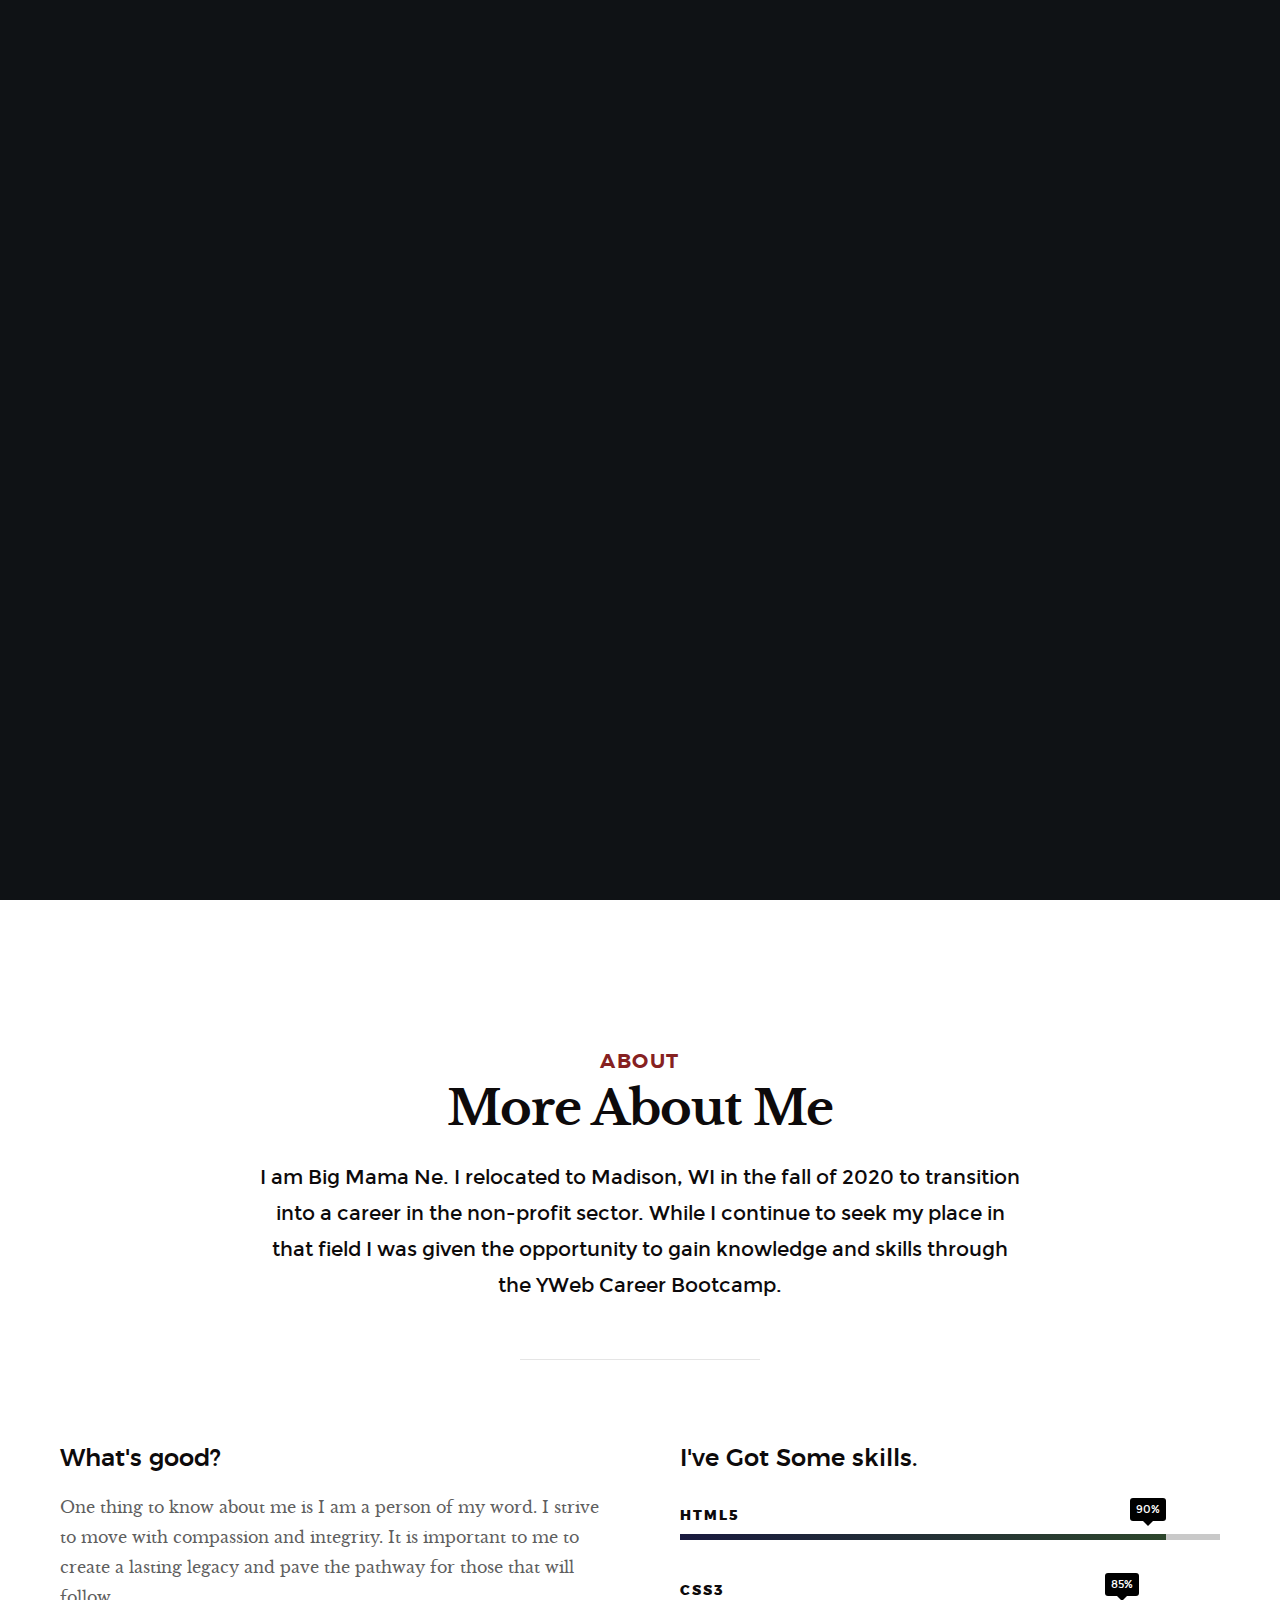
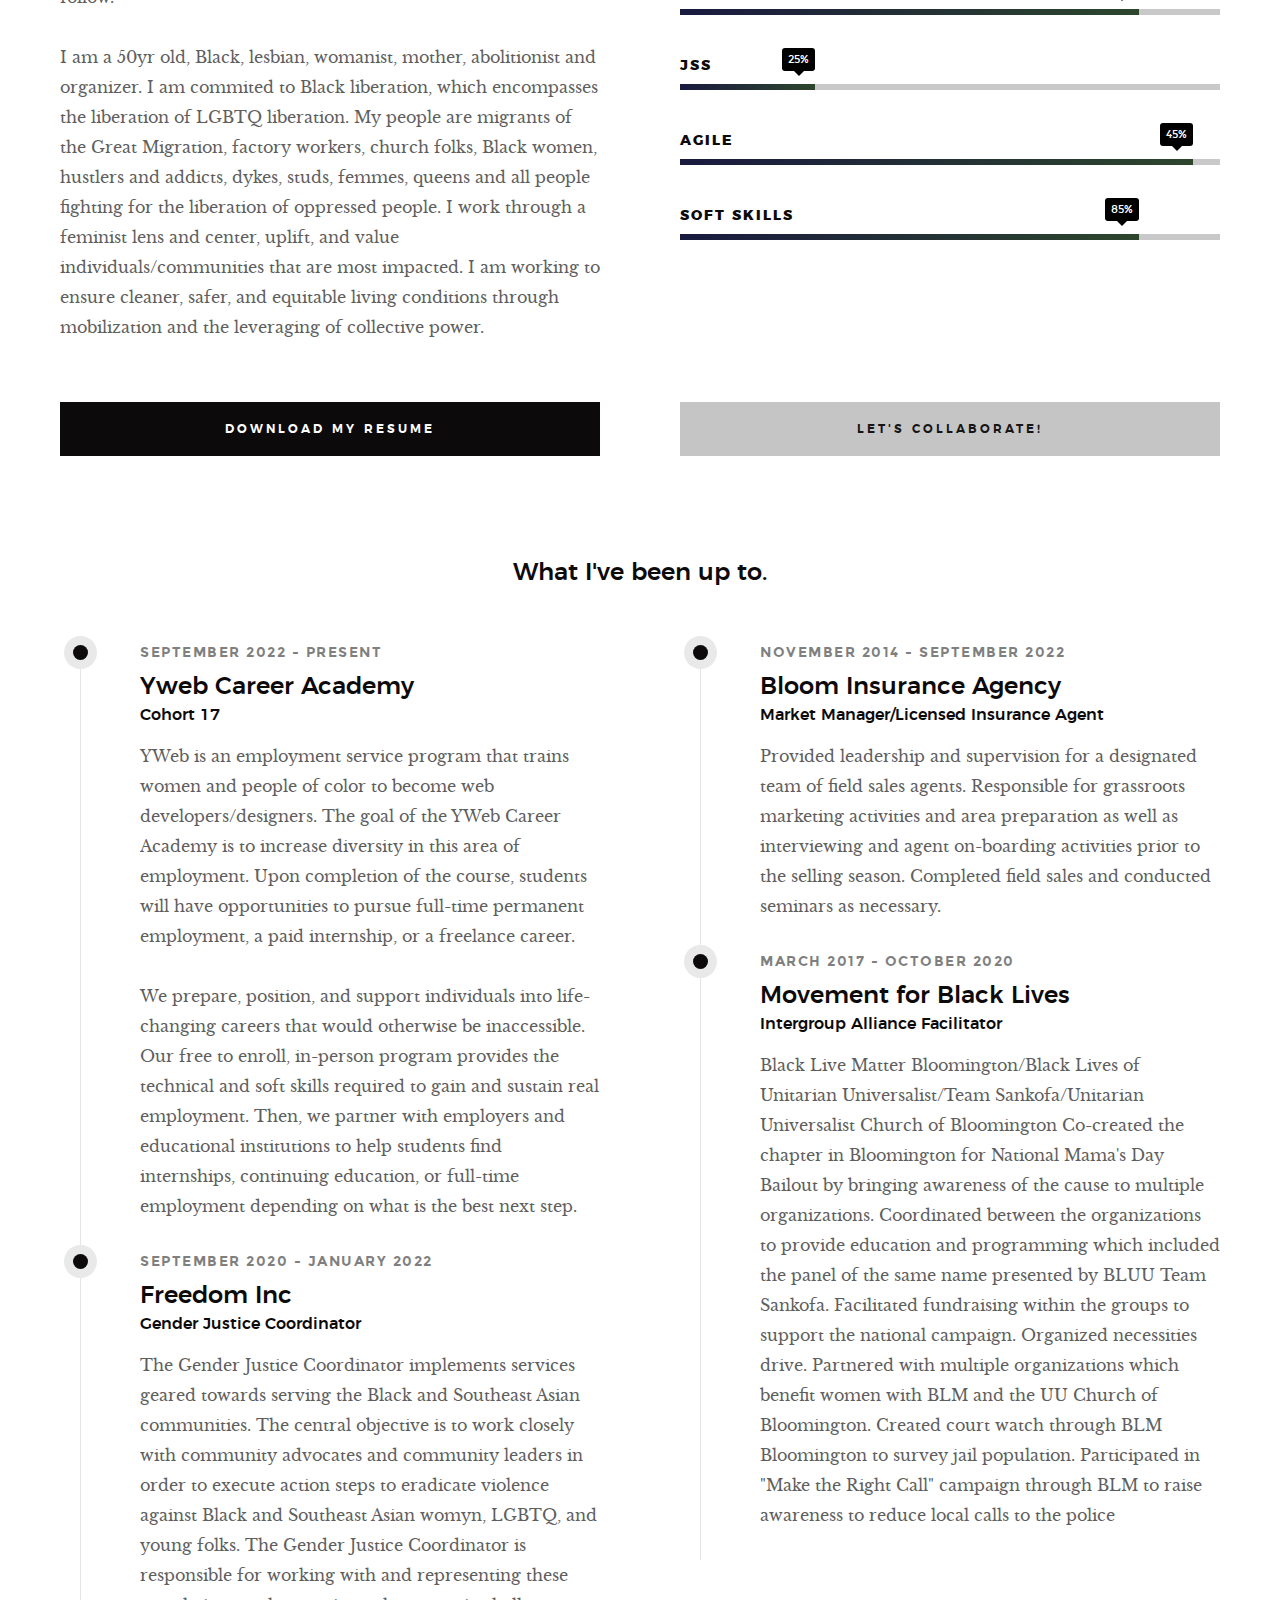
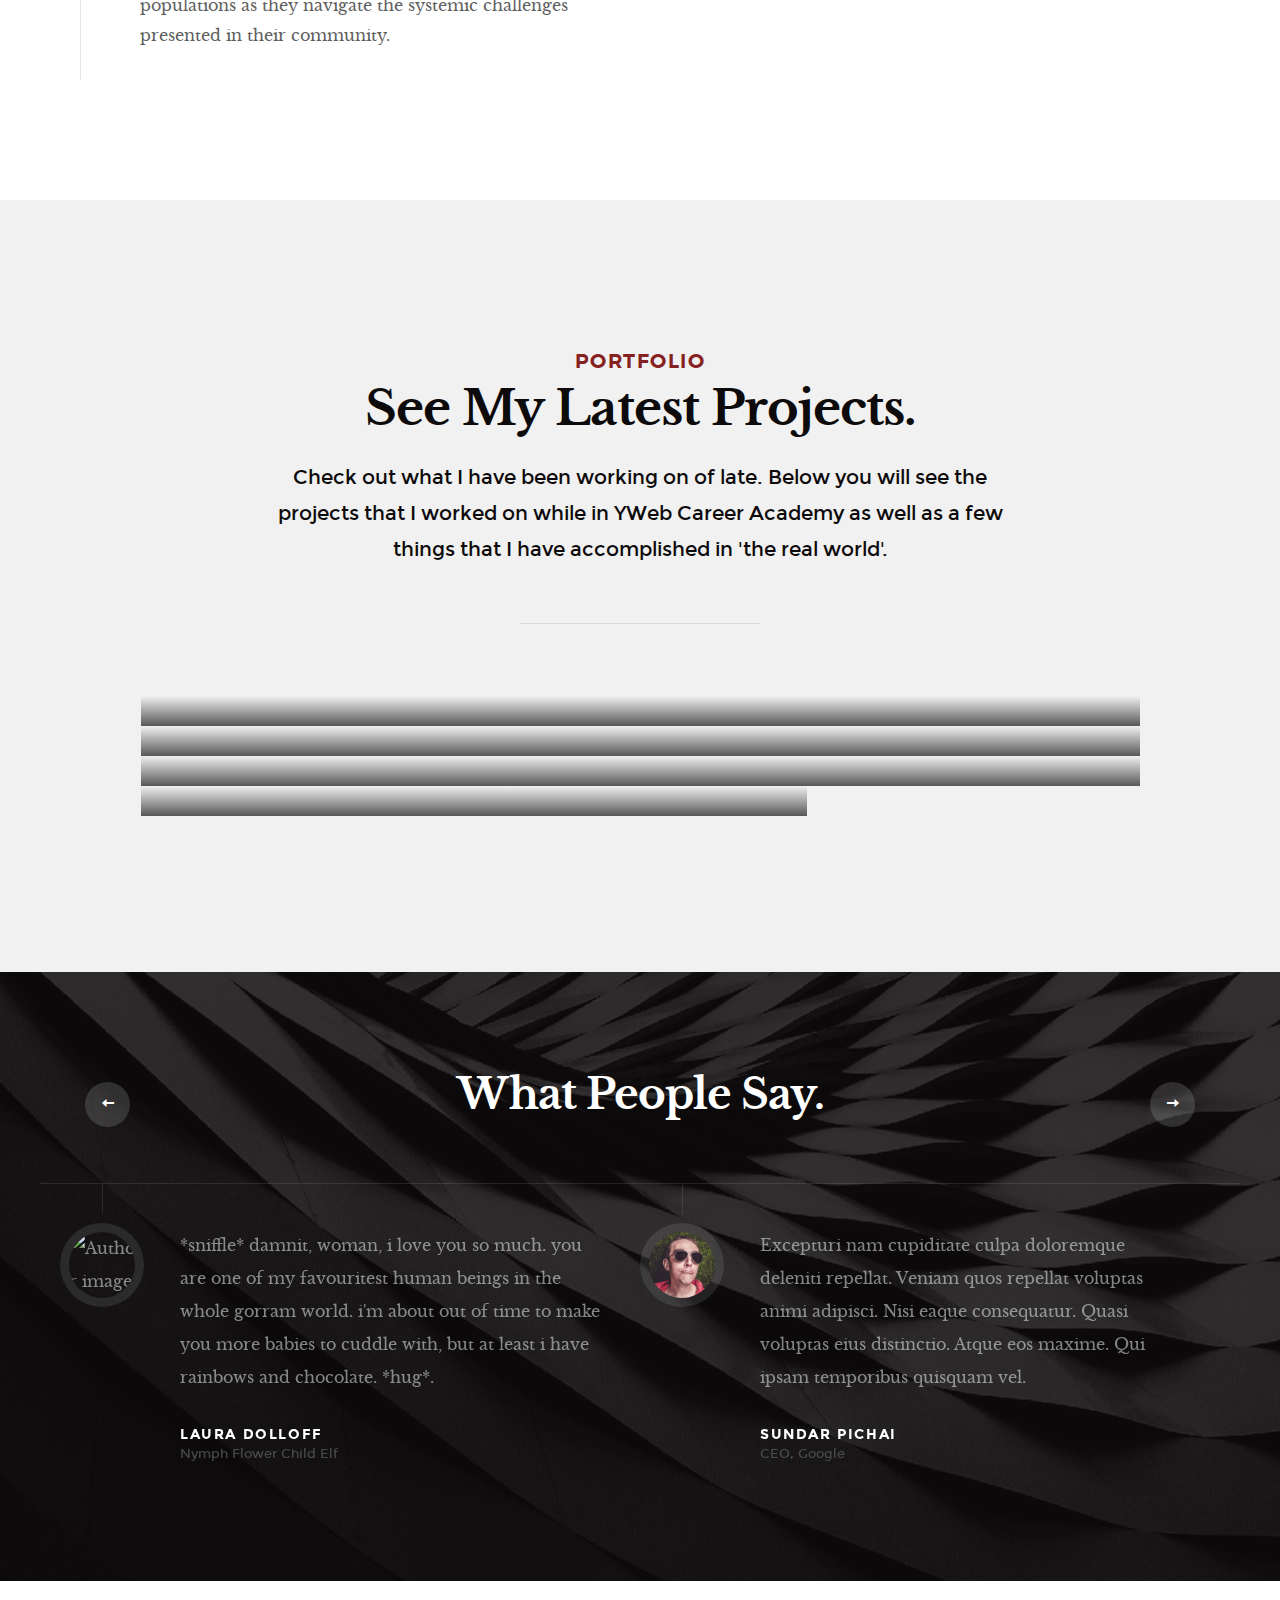
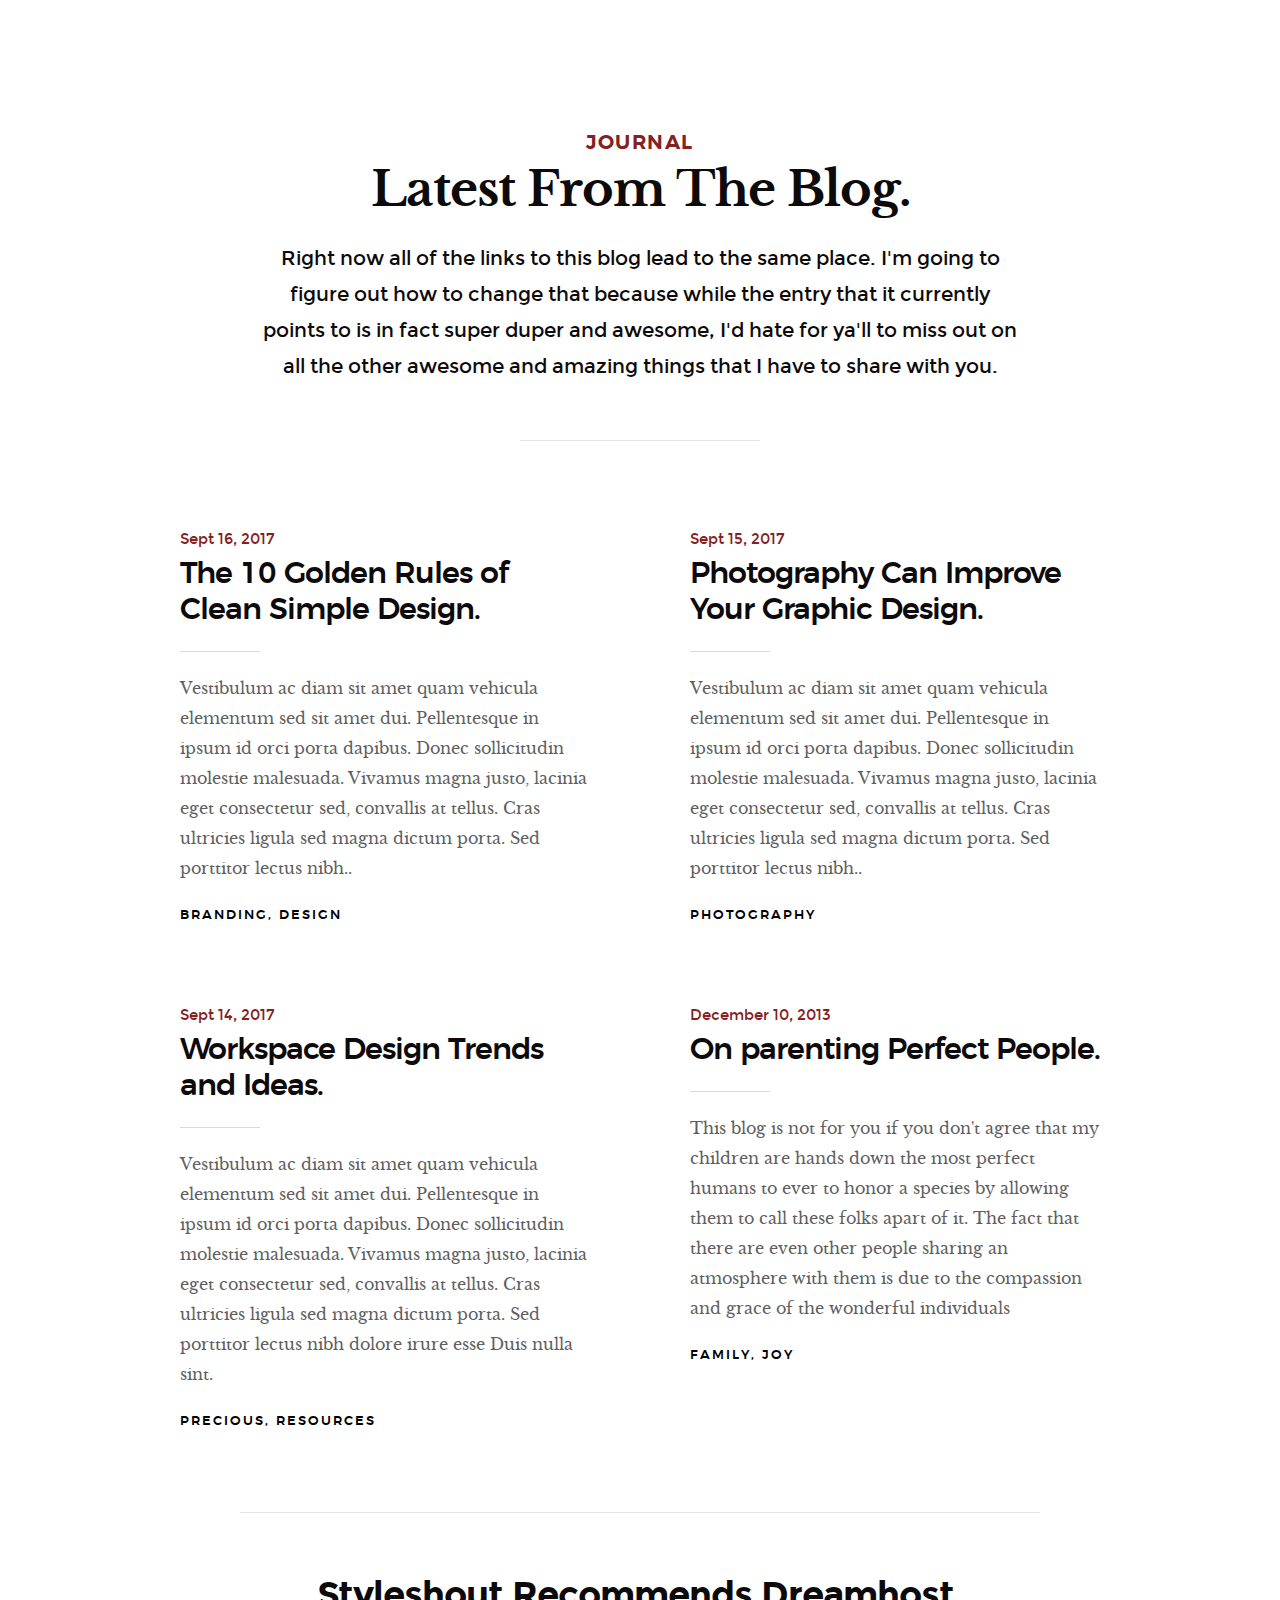
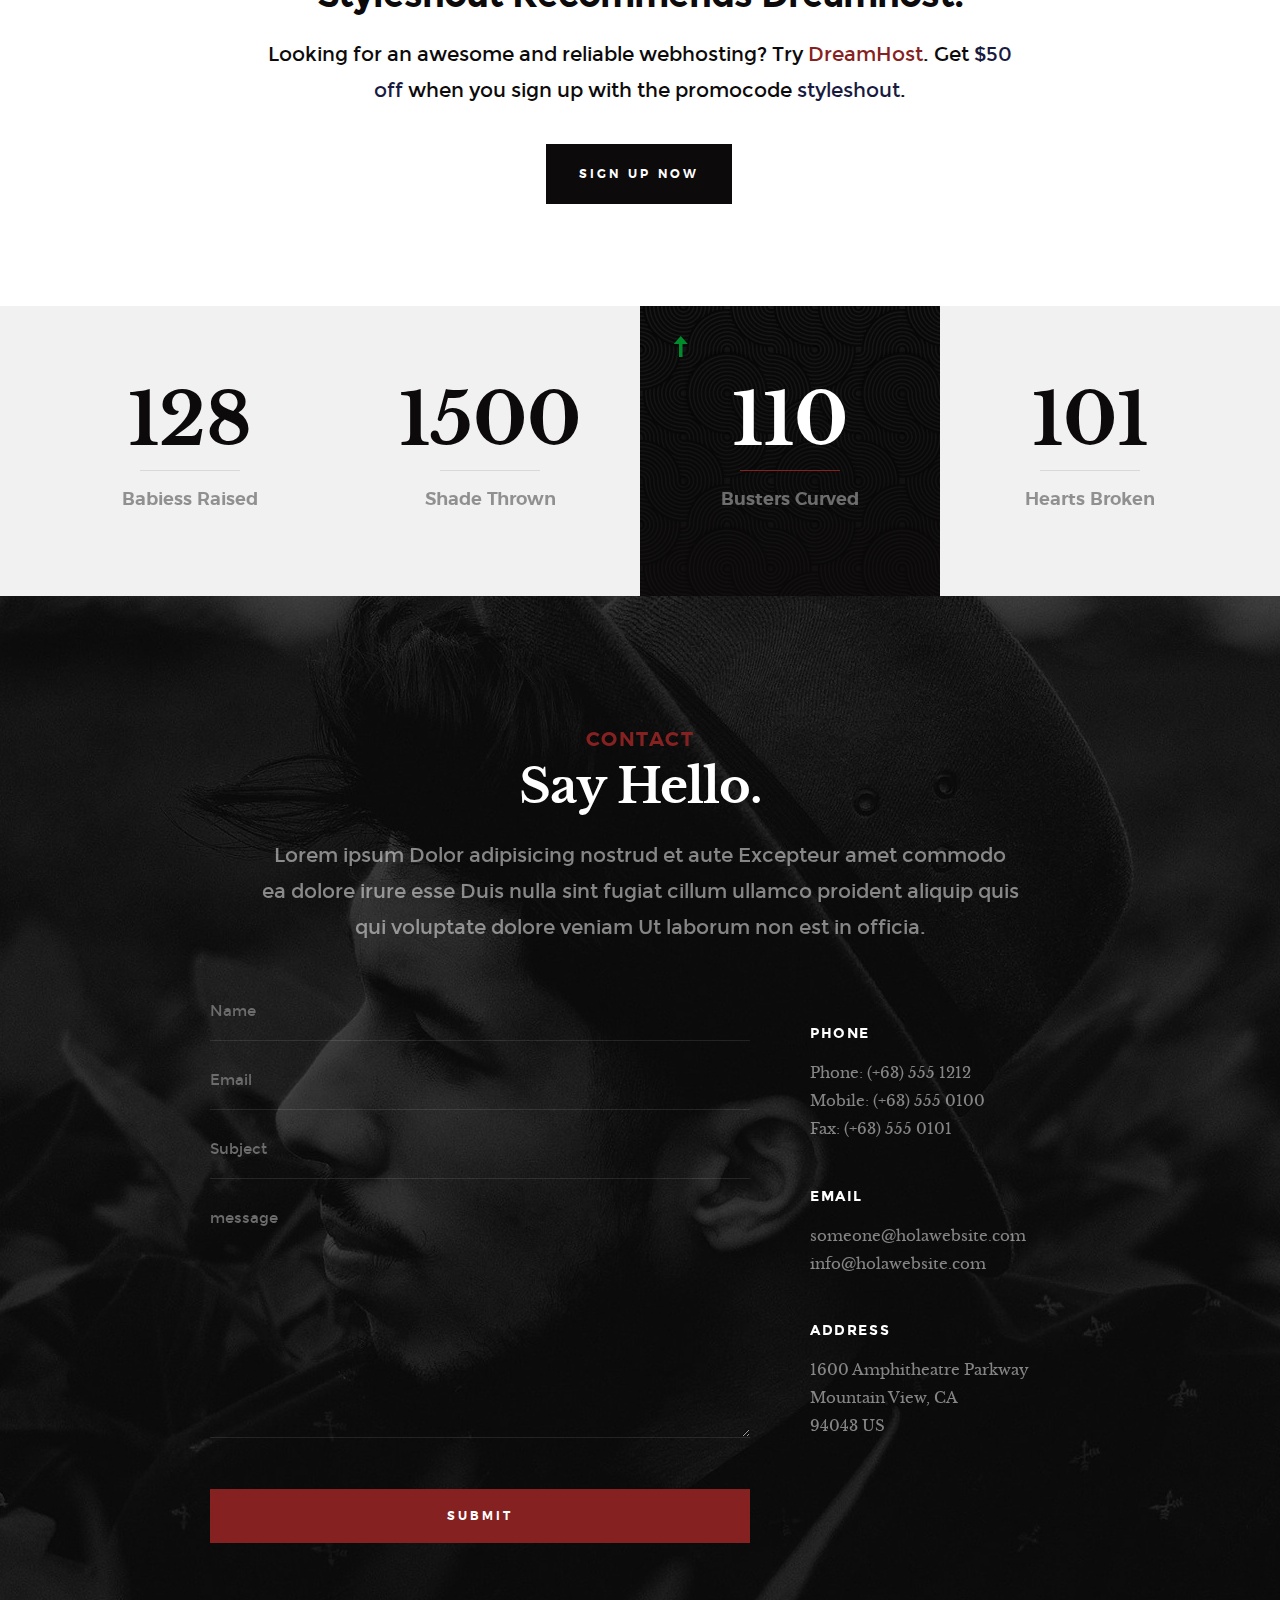
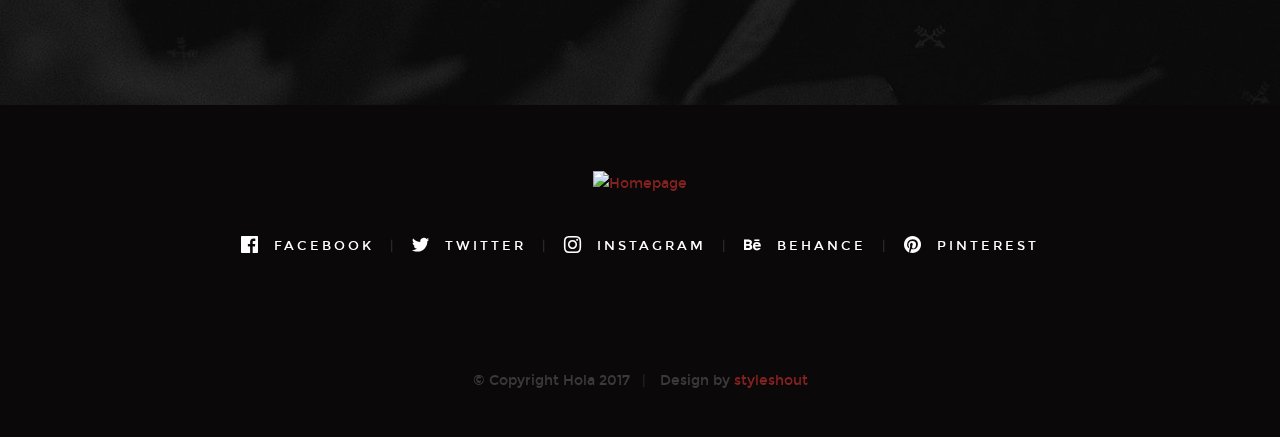
==== commit e3ef297d: "monday update" ====
--- a/index.html
+++ b/index.html
@@ -54,7 +54,7 @@
     <header class="s-header">
 
         <div class="header-logo">
-            <a class="site-logo" href="index.html"><img src="/images/logo2.png" alt="Homepage"></a>
+            <a class="site-logo" href="index.html"><img src="/Personal-Project/images/logo2.png" alt="Homepage"></a>
         </div>
 
         <nav class="header-nav-wrap">
@@ -280,7 +280,7 @@
                 <h3>Portfolio</h3>
                 <h1>See My Latest Projects.</h1>
                 
-                <p class="lead">Check out what I have been working on of late.  Below you will see the projects that I worked on while in YWeb Career Academy as well as one or two things that I have accomplished in 'the real world'.</p>
+                <p class="lead">Check out what I have been working on of late.  Below you will see the projects that I worked on while in YWeb Career Academy as well as a few things that I have accomplished in 'the real world'.</p>
             </div>
         </div>
 
@@ -291,28 +291,29 @@
                     <div class="item-folio">
 
                         <div class="item-folio__thumb">
-                            <a href="images/portfolio/2022-11-29.png" class="thumb-link" title="FreeCodeCamp" data-size="1050x700">
-                                <img src="images/portfolio/gallery/FreeCodeCamp Certification.png" 
-                                     srcset="images/portfolio/gallery/FreeCodeCamp Certification.png 1x, images/portfolio/gallery/FreeCodeCamp Certification.png 2x" alt="">
+                            <a href="/Personal-Project/portfolio/PortfolioWebpage/portfoliocomplete.png" class="thumb-link" title="FreeCodeCamp" data-size="1050x700">
+                                <img src="/Personal-Project/portfolio/PortfolioWebpage/portfoliowebpagefull.png" 
+                                     srcset="" alt="">
                                 <span class="shadow-overlay"></span>
                             </a>
                         </div>
 
                         <div class="item-folio__text">
                             <h3 class="item-folio__title">
-                                FreeCodeCamp
+                                Personal Portfolio
                             </h3>
                             <p class="item-folio__cat">
-                                Certification
+                                FreeCodeCamp Certification <hr>
+                                Final Project
                             </p>
                         </div>
 
-                        <a href="https://www.behance.net/" class="item-folio__project-link" title="Project link">
+                        <a href="/Personal-Project/portfolio/Product Landing Page/index.html" class="item-folio__project-link" title="Project link">
                             <i class="im im-link"></i>
                         </a>
 
                         <div class="item-folio__caption">
-                            <p>One of the required projects to earn certification.  In this project I built my own personal portfolio page.</p>
+                            <p>This is the final required project to earn certification for HTML and CSS in FreeCodeCamp.  In this project I built my own personal portfolio page.</p>
                         </div>
 
                     </div> <!-- end item-folio -->
@@ -322,8 +323,8 @@
                     <div class="item-folio">
 
                         <div class="item-folio__thumb">
-                            <a href="images/portfolio/product landing page.png" class="thumb-link" title="Product Landing Page" data-size="1050x700">
-                                <img src="images/portfolio/product landing page.png" 
+                            <a href="/Personal-Project/portfolio/Product Landing Page/productlandingpagecomplete.png" class="thumb-link" title="Product Landing Page" data-size="1050x700">
+                                <img src="/Personal-Project/portfolio/Product Landing Page/productlandingpagefull.png" 
                                      srcset="images/portfolio/product landing page.png 1x, images/portfolio/product landing page.png" alt="">
                                 <span class="shadow-overlay"></span>
                             </a>
@@ -334,7 +335,7 @@
                                 Product Landing Page
                             </h3>
                             <p class="item-folio__cat">
-                                FreeCodeCamp Project
+                                FreeCodeCamp Certification Project 4
                             </p>
                         </div>
 
@@ -353,19 +354,19 @@
                     <div class="item-folio">
 
                         <div class="item-folio__thumb">
-                            <a href="images/portfolio/gallery/g-salad.jpg" class="thumb-link" data-size="1050x700">
-                                <img src="images/portfolio/salad.jpg" 
-                                     srcset="images/portfolio/salad.jpg 1x, images/portfolio/salad@2x.jpg 2x" alt="">
+                            <a href="/Personal-Project/portfolio/Technical/technicalcomplete.png" class="thumb-link" data-size="1050x700">
+                                <img src="/Personal-Project/portfolio/Technical/technicalpreview.png" 
+                                     srcset="" alt="">
                                 <span class="shadow-overlay"></span>
                             </a>
                         </div>
 
                         <div class="item-folio__text">
                             <h3 class="item-folio__title">
-                                Salad
+                                Technical Documentation Page
                             </h3>
                             <p class="item-folio__cat">
-                                Branding
+                                FreeCodeCamp Certification Project 3
                             </p>
                         </div>
 
@@ -374,7 +375,7 @@
                         </a>
 
                         <span class="item-folio__caption">
-                            <p>Vero molestiae sed aut natus excepturi. Et tempora numquam. Temporibus iusto quo.Unde dolorem corrupti neque nisi.</p>
+                            <p>Build a technical documentation page to serve as instruction or reference for a topic.</p>
                         </span>
 
                     </div> <!-- end item-folio -->
@@ -384,19 +385,19 @@
                     <div class="item-folio">
 
                         <div class="item-folio__thumb">
-                            <a href="images/portfolio/gallery/g-woodcraft.jpg" class="thumb-link" data-size="1050x700">
-                                <img src="images/portfolio/woodcraft.jpg"
-                                     srcset="images/portfolio/woodcraft.jpg 1x, images/portfolio/woodcraft@2x.jpg 2x" alt="">
+                            <a href="/Personal-Project/portfolio/Tribute/tribute complete.png" class="thumb-link" data-size="1050x700">
+                                <img src="/Personal-Project/portfolio/Tribute/tributefinal.png"
+                                     srcset="" alt="">
                                 <span class="shadow-overlay"></span>
                             </a>
                         </div>
 
                         <div class="item-folio__text">
                             <h3 class="item-folio__title">
-                                Woodcraft
+                                Tribute Page
                             </h3>
                             <p class="item-folio__cat">
-                                Branding
+                                FreeCodeCamp Certification Project 2
                             </p>
                         </div>
 
@@ -405,7 +406,7 @@
                         </a>
 
                         <span class="item-folio__caption">
-                            <p>Vero molestiae sed aut natus excepturi. Et tempora numquam. Temporibus iusto quo.Unde dolorem corrupti neque nisi.</p>
+                            <p>Build a tribute page for a subject of your choosing, fictional or real.</p>
                         </span>
 
                     </div> <!-- end item-folio -->
@@ -415,19 +416,18 @@
                     <div class="item-folio">
 
                         <div class="item-folio__thumb">
-                            <a href="images/portfolio/gallery/g-skaterboy.jpg" class="thumb-link" data-size="1050x700">
-                                <img src="images/portfolio/skaterboy.jpg"
-                                     srcset="images/portfolio/skaterboy.jpg 1x, images/portfolio/skaterboy@2x.jpg 2x" alt="">
+                            <a href="/Personal-Project/portfolio/Survey/surveycomplet.png" class="thumb-link" data-size="1050x700">
+                           <img src="/Personal-Project/portfolio/Survey/surveyfinal.png"                                   srcset="" alt="">
                                 <span class="shadow-overlay"></span>
                             </a>
                         </div>
 
                         <div class="item-folio__text">
                             <h3 class="item-folio__title">
-                                Skaterboy
+                                Survey Form
                             </h3>
                             <p class="item-folio__cat">
-                                Web Development
+                                FreeCodeCamp Certification Project 1
                             </p>
                         </div>
 
@@ -436,7 +436,9 @@
                         </a>
 
                         <span class="item-folio__caption">
-                            <p>Vero molestiae sed aut natus excepturi. Et tempora numquam. Temporibus iusto quo.Unde dolorem corrupti neque nisi.</p>
+                            <p>You can use HTML forms to collect information from   people who visit your webpage.
+
+                            In this course, you'll learn HTML forms by building a signup page. You'll learn how to control what types of data people can type into your form, and some new CSS tools for styling your page</p>
                         </span>
 
                     </div> <!-- end item-folio -->
@@ -446,19 +448,19 @@
                     <div class="item-folio">
 
                         <div class="item-folio__thumb">
-                            <a href="images/portfolio/gallery/g-liberty.jpg" class="thumb-link" data-size="1050x700">
-                                <img src="images/portfolio/liberty.jpg"
-                                     srcset="images/portfolio/liberty.jpg 1x, images/portfolio/liberty@2x.jpg 2x" alt="">
+                            <a href="/Personal-Project/portfolio/Skyline/2022-12-10 (1).png" class="thumb-link" data-size="1050x700">
+                                <img src="/Personal-Project/portfolio/Skyline/2022-12-10.png"
+                                     srcset="" alt="">
                                 <span class="shadow-overlay"></span>
                             </a>
                         </div>
 
                         <div class="item-folio__text">
                             <h3 class="item-folio__title">
-                                Liberty
+                                City Skyline
                             </h3>
                             <p class="item-folio__cat">
-                                Branding
+                                Learn CSS Variables by Building a City Skyline
                             </p>
                         </div>
 
@@ -467,7 +469,9 @@
                         </a>
 
                         <span class="item-folio__caption">
-                            <p>Vero molestiae sed aut natus excepturi. Et tempora numquam. Temporibus iusto quo.Unde dolorem corrupti neque nisi.</p>
+                            <p>CSS variables help you organize your styles and reuse them.
+
+                            In this course, you'll build a city skyline. You'll learn how to configure CSS variables so you can reuse them whenever you want.</p>
                         </span>
 
                     </div> <!-- end item-folio -->
@@ -477,19 +481,19 @@
                     <div class="item-folio">
 
                         <div class="item-folio__thumb">
-                            <a href="images/portfolio/gallery/g-minimalismo.jpg" class="thumb-link" data-size="1050x700">
-                                <img src="images/portfolio/minimalismo.jpg"
-                                     srcset="images/portfolio/minimalismo.jpg 1x, images/portfolio/minimalismo@2x.jpg 2x" alt="">
+                            <a href="/Personal-Project/portfolio/Pro Pix/Vision Board.png" class="thumb-link" data-size="1050x700">
+                                <img src="/Personal-Project/portfolio/Pro Pix/Vision Board.png"
+                                     srcset="" alt="">
                                 <span class="shadow-overlay"></span>
                             </a>
                         </div>
 
                         <div class="item-folio__text">
                             <h3 class="item-folio__title">
-                                Minimalismo
+                                Vision Board
                             </h3>
                             <p class="item-folio__cat">
-                                Web Design
+                                Soft Skills
                             </p>
                         </div>
 
@@ -498,29 +502,30 @@
                         </a>
 
                         <span class="item-folio__caption">
-                            <p>Vero molestiae sed aut natus excepturi. Et tempora numquam. Temporibus iusto quo.Unde dolorem corrupti neque nisi.</p>
+                            <p>During our time in YWeb we were supported by an awesome and caring instructor, Saul Cortez who taught us Softskills early in the week.  One of the first tasks we completed was creating a vision board!.</p>
                         </span>
 
                     </div> <!-- end item-folio -->
                 </div> <!-- end masonry__brick -->
 
+
                 <div class="masonry__brick">
                     <div class="item-folio">
 
                         <div class="item-folio__thumb">
-                            <a href="images/portfolio/gallery/g-shutterbug.jpg" class="thumb-link" data-size="1050x700">
-                                <img src="images/portfolio/shutterbug.jpg"
-                                     srcset="images/portfolio/shutterbug.jpg 1x, images/portfolio/shutterbug@2x.jpg 2x" alt="">
+                            <a href="/Personal-Project/images/libraryscreen.png" class="thumb-link" data-size="1050x700">
+                                <img src="/Personal-Project/portfolio/Pro Pix/LGBTQIA Social Event Library Takeover Team 3 (10).jpg"
+                                     srcset="" alt="">
                                 <span class="shadow-overlay"></span>
                             </a>
                         </div>
 
                         <div class="item-folio__text">
                             <h3 class="item-folio__title">
-                                Lady Shutterbug
+                               Library Takeover
                             </h3>
                             <p class="item-folio__cat">
-                                Branding
+                                LGBTQIA+ Community Social Event
                             </p>
                         </div>
 
@@ -529,11 +534,113 @@
                         </a>
 
                         <span class="item-folio__caption">
-                            <p>Vero molestiae sed aut natus excepturi. Et tempora numquam. Temporibus iusto quo.Unde dolorem corrupti neque nisi.</p>
+                            <p>This team wants to bring together LGBTQIA+ BIPOC folks for a salon-type experience featuring music, mocktails, spoken word, poetry and more. The goal is to provide a relaxing, joyful space for Queer BIPOC folks to meet, mix and mingle in an alcohol and drug-free environment that intentionally provides the best space possible for equitable access. </p>
                         </span>
 
                     </div> <!-- end item-folio -->
                 </div> <!-- end masonry__brick -->
+
+                <div class="masonry__brick">
+
+                    <div class="item-folio">
+
+                        <div class="item-folio__thumb">
+                            <a href="/Personal-Project/images/flyer_w_url.png" class="thumb-link" data-size="1050x700">
+                                <img src="/Personal-Project/images/SEG2-Black-Trans-Lives-1.webp"
+                                     srcset="" alt="">
+                                <span class="shadow-overlay"></span>
+                            </a>
+                        </div>
+
+                        <div class="item-folio__text">
+                            <h3 class="item-folio__title">
+                                Madison Area Trans Association
+                            </h3>
+                            <p class="item-folio__cat">
+                                Leadership
+                            </p>
+                        </div>
+
+                        <a href="https://www.behance.net/" class="item-folio__project-link" title="Project link">
+                            <i class="im im-link"></i>
+                        </a>
+
+                        <span class="item-folio__caption">
+                            <p>Madison Area Trans Association</p>
+                        </span>
+
+                    </div> <!-- end item-folio -->
+                </div> <!-- end masonry__brick -->
+
+                <div class="masonry__brick">
+                    <div class="item-folio">
+
+                        <div class="item-folio__thumb">
+                            <a href="/Personal-Project/images/ourlivesscreen.png" class="thumb-link" data-size="1050x700">
+                                <img src="/Personal-Project/portfolio/Pro Pix/Rasheed2.jpg.webp"
+                                     srcset="" alt="">
+                                <span class="shadow-overlay"></span>
+                            </a>
+                        </div>
+
+                        <div class="item-folio__text">
+                            <h3 class="item-folio__title">
+                                Our Lives Magazine
+                            </h3>
+                            <p class="item-folio__cat">
+                                Queer
+                            </p>
+                        </div>
+
+                        <a href="https://www.behance.net/" class="item-folio__project-link" title="Project link">
+                            <i class="im im-link"></i>
+                        </a>
+
+                        <span class="item-folio__caption">
+                            <p>I was on the radar of this queer magazine as soon as I hit town.  I've appeared in their 'Queer Folks of Color' segment a couple of times and there was this awesome 'Love List' feature in 2021.  Watch out for yet another piece on ya gurl coming out January 2023.</p>
+                        </span>
+
+                    </div> <!-- end item-folio -->
+                </div> <!-- end masonry__brick -->
+
+                
+
+                
+                <div class="masonry__brick">
+                    <div class="item-folio">
+
+                        <div class="item-folio__thumb">
+                            <a href="/Personal-Project/portfolio/Pro Pix/Bluu-Logo-2021.png" class="thumb-link" data-size="1050x700">
+                                <img src="/Personal-Project/portfolio/Pro Pix/teamsankofa.jpg"
+                                     srcset="" alt="">
+                                <span class="shadow-overlay"></span>
+                            </a>
+                        </div>
+
+                        <div class="item-folio__text">
+                            <h3 class="item-folio__title">
+                                Team Sankofa
+                            </h3>
+                            <p class="item-folio__cat">
+                                Black Lives of Unitarian Universalism
+                            </p>
+                        </div>
+
+                        <a href="https://www.behance.net/" class="item-folio__project-link" title="Project link">
+                            <i class="im im-link"></i>
+                        </a>
+
+                        <span class="item-folio__caption">
+                            <p> Team Sankofa provides thought leadership for the organizing and membership development strategies for BLUU.
+
+                            Sankofa literally means “it is not taboo to go back and fetch what you forgot.” After the term made its way to the United States, African American scholars commonly applied the term to mean “remembering our past to protect our future.”
+                                
+                            Team Sankofa started as a cohort of Black UU and UU adjacent folks who were attending the Allied Media Conference in Detroit and shared a common interest in social justice work.</p>
+                        </span>
+                       
+                    </div> <!-- end item-folio -->
+                </div> <!-- end masonry__brick -->
+
 
             </div>
         </div> <!-- end masonry -->
@@ -559,12 +666,12 @@
             <div class="col-full testimonials__slider">
 
                 <div class="testimonials__slide">
-                    <img src="images/avatars/user-01.jpg" alt="Author image" class="testimonials__avatar">
-                    <p>Qui ipsam temporibus quisquam velMaiores eos cumque distinctio nam accusantium ipsum. 
-                    Laudantium quia consequatur molestias delectus culpa facere hic dolores aperiam. Accusantium quos qui praesentium corpori.</p>
+                    <img src="/Personal-Project/images/laura.jpg" alt="Author image" class="testimonials__avatar">
+                    <p>
+                        *sniffle* damnit, woman, i love you so much. you are one of my favouritest human beings in the whole gorram world. i'm about out of time to make you more babies to cuddle with, but at least i have rainbows and chocolate. *hug*.<!--  https://www.facebook.com/notes/10158238362353515/ --></p>
                     <div class="testimonials__author h06">
-                        Tim Cook
-                        <span>CEO, Apple</span>
+                        Laura Dolloff
+                        <span>Nymph Flower Child Elf</span>
                     </div>
                 </div>
 
@@ -603,9 +710,7 @@
             <div class="col-full">
                 <h3>Journal</h3>
                 <h1>Latest From The Blog.</h1>
-                <p class="lead">Lorem ipsum Dolor adipisicing nostrud et aute. 
-                Excepteur amet commodo ea dolore irure esse Duis nulla sint fugiat cillum 
-                ullamco proident aliquip quis qui voluptate dolore veniam Ut laborum non est in officia.</p>
+                <p class="lead">Right now all of the links to this blog lead to the same place.  I'm going to figure out how to change that because while the entry that it currently points to is in fact super duper and awesome, I'd hate for ya'll to miss out on all the other awesome and amazing things that I have to share with you.</p>
             </div>
         </div>
 
@@ -659,21 +764,21 @@
                         </p>
 
                         <div class="blog-cat">
-                            <a href="blog.html">Branding</a><a href="blog.html">Wordpress</a>
+                            <a href="blog.html">Precious</a>  <a href="blog.html">Resources</a>
                         </div>
                     </article>
                     <article class="col-block">
                         
                         <div class="blog-date">
-                            <a href="blog-single.html">Sept 12, 2017</a>
+                            <a href="blog-single.html">December 10, 2013
+                            </a>
                         </div>    
-                        <h2 class="h01"><a href="blog-single.html">Using Patterns in your Branding.</a></h2>
+                        <h2 class="h01"><a href="blog-single.html">On parenting Perfect People.</a></h2>
                         <p>
-                        Vestibulum ac diam sit amet quam vehicula elementum sed sit amet dui. Pellentesque in ipsum id orci porta dapibus. Donec sollicitudin molestie malesuada. Vivamus magna justo, lacinia eget consectetur sed, convallis at tellus. Cras ultricies ligula sed magna dictum porta. Sed porttitor lectus nibh.
-                        </p>
+                        This blog is not for you if you don't agree that my children are hands down the most perfect humans to ever to honor a species by allowing them to call these folks apart of it.  The fact that there are even other people sharing an atmosphere with them is due to the compassion and grace of the wonderful individuals
 
                         <div class="blog-cat">
-                            <a href="blog.html">Design</a><a href="blog.html">Branding</a>
+                            <a href="blog.html">Family</a><a href="blog.html">Joy</a>
                         </div>
                     </article>
                 </div> <!-- end blog-list -->
@@ -719,13 +824,13 @@
                 <div class="stats__count">
                     128
                 </div>
-                <h4>Awards Received</h4>
+                <h4>Babiess Raised</h4>
             </div>
             <div class="col-block stats__col">
                 <div class="stats__count">
                     1500
                 </div>
-                <h4>Cups of Coffee</h4>
+                <h4>Shade Thrown</h4>
             </div>
             <div class="col-block stats__col stats__col--highlight">
                 <div class="stats__upsign">
@@ -734,13 +839,13 @@
                 <div class="stats__count">
                     110
                 </div>
-                <h4>Projects Completed</h4>
+                <h4>Busters Curved</h4>
             </div>
             <div class="col-block stats__col">
                 <div class="stats__count">
                     101
                 </div>
-                <h4>Happy Clients</h4> 
+                <h4>Hearts Broken</h4> 
             </div>
 
         </div>
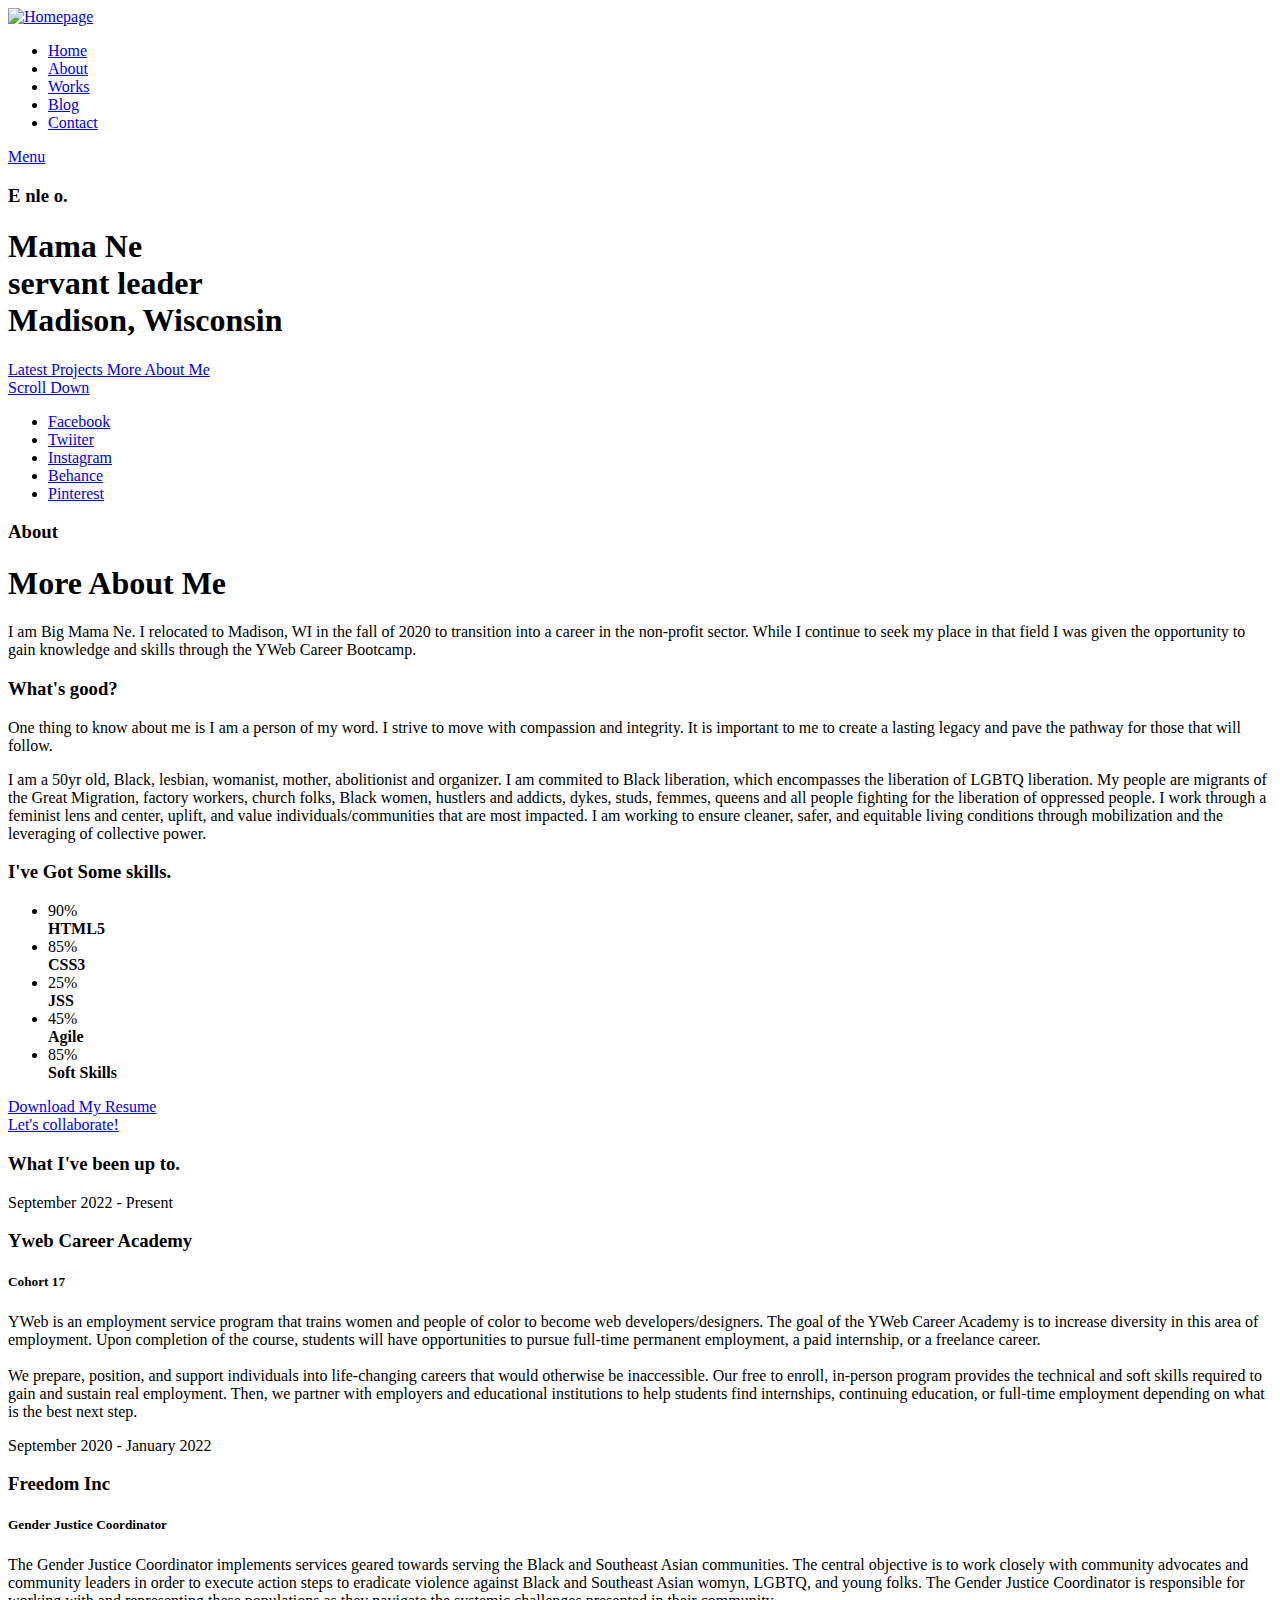
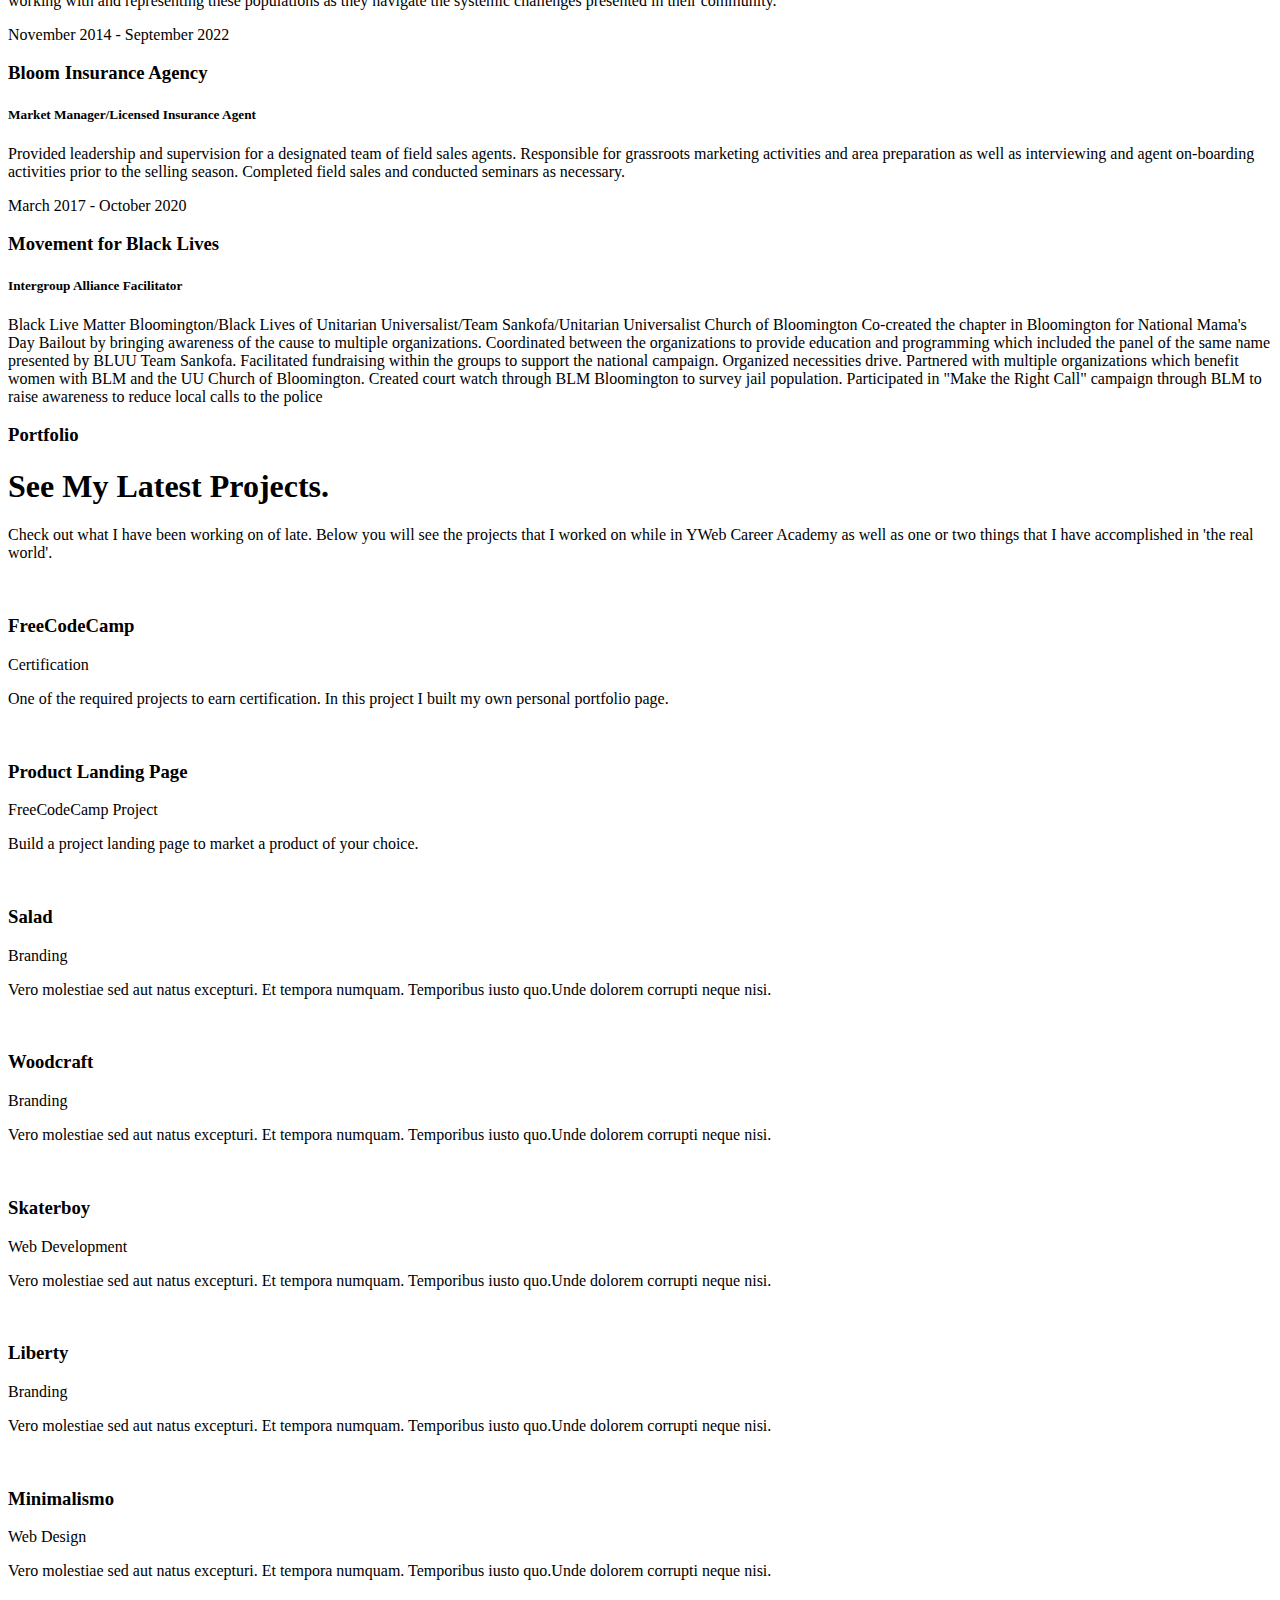
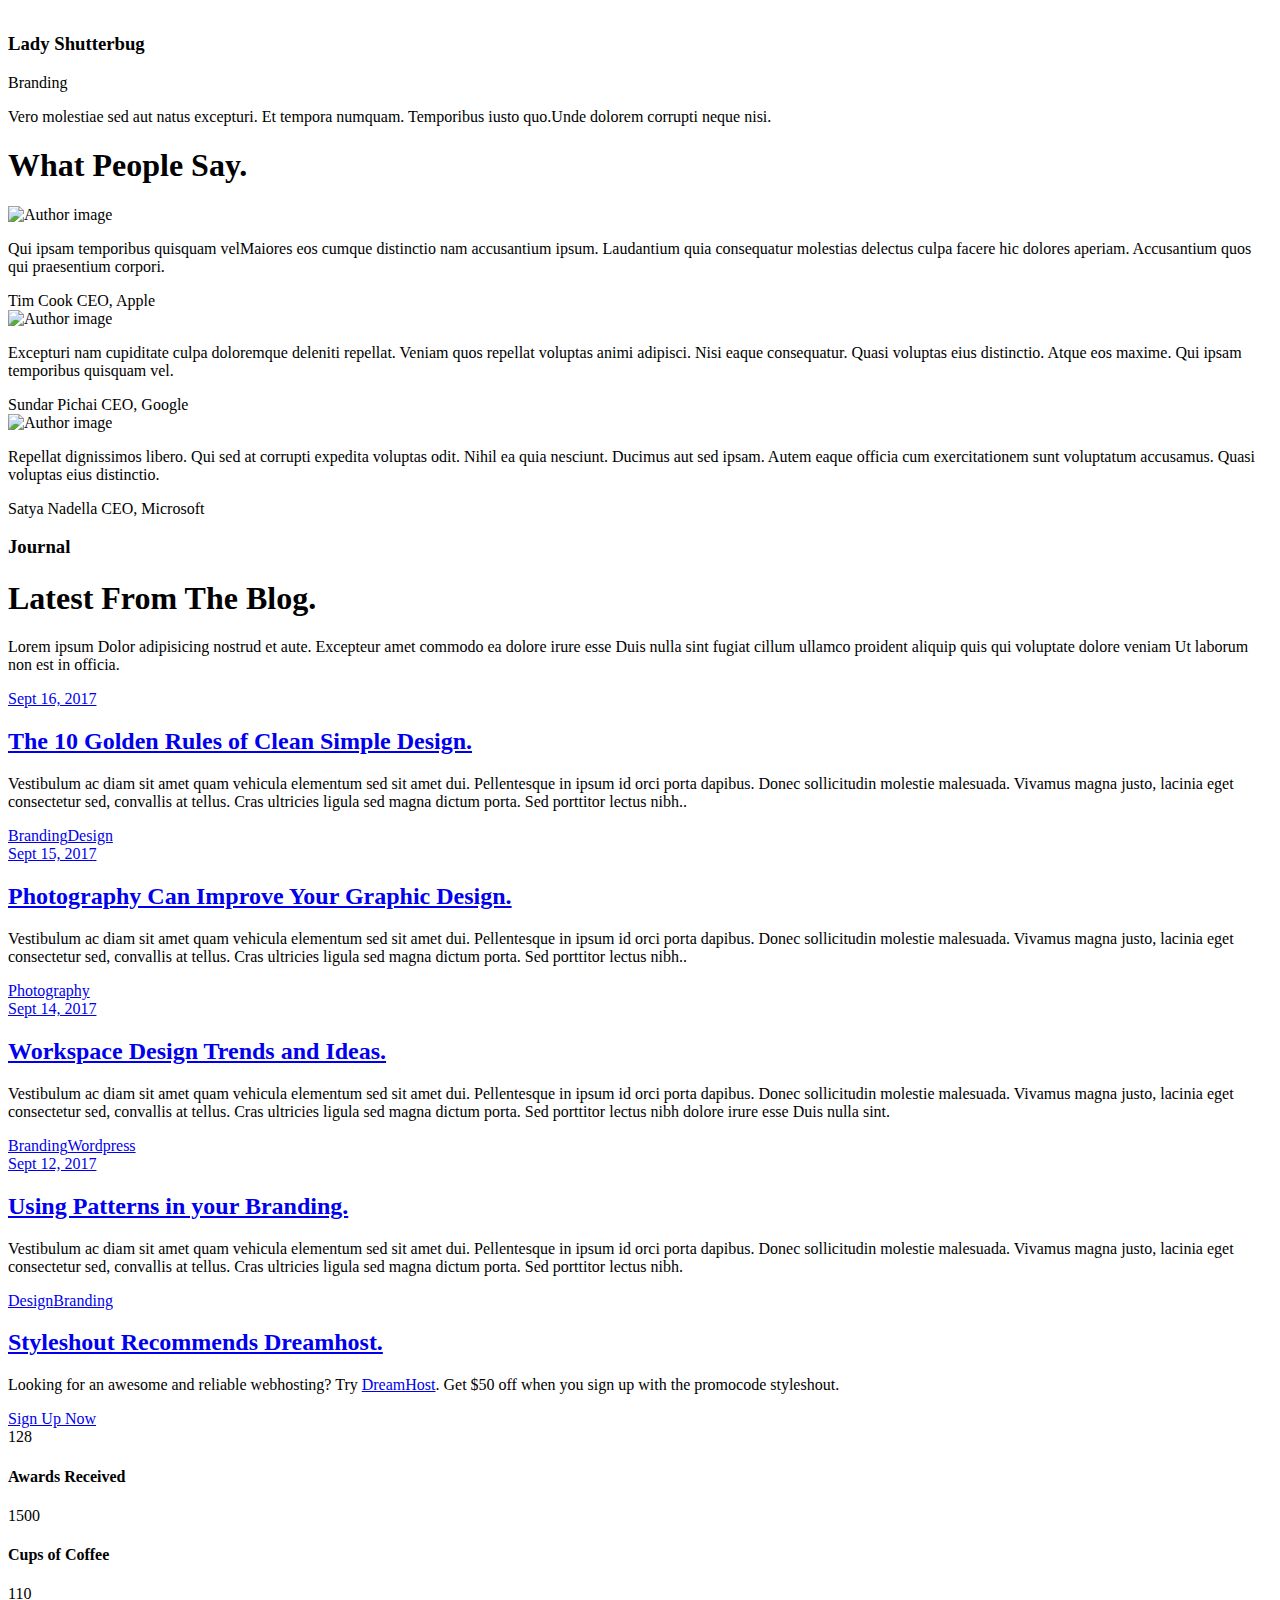
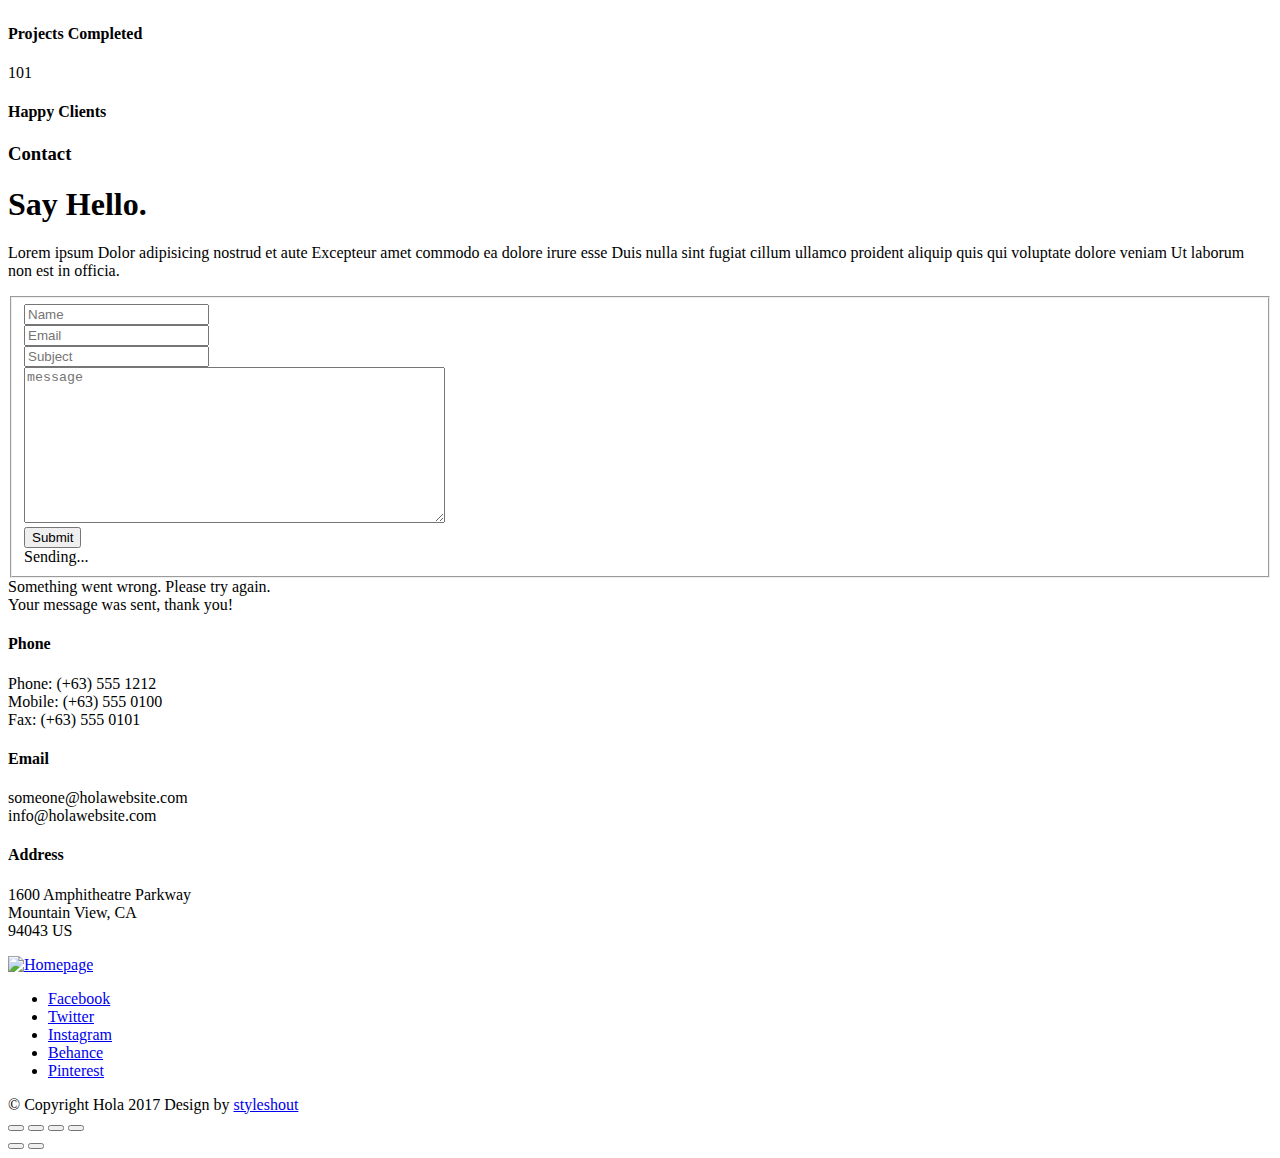
==== commit 0f6c3395: "commit" ====
--- a/index.html
+++ b/index.html
@@ -54,7 +54,7 @@
     <header class="s-header">
 
         <div class="header-logo">
-            <a class="site-logo" href="index.html"><img src="/Personal-Project/images/logo2.png" alt="Homepage"></a>
+            <a class="site-logo" href="index.html"><img src="/images/logo2.png" alt="Homepage"></a>
         </div>
 
         <nav class="header-nav-wrap">
@@ -280,7 +280,7 @@
                 <h3>Portfolio</h3>
                 <h1>See My Latest Projects.</h1>
                 
-                <p class="lead">Check out what I have been working on of late.  Below you will see the projects that I worked on while in YWeb Career Academy as well as a few things that I have accomplished in 'the real world'.</p>
+                <p class="lead">Check out what I have been working on of late.  Below you will see the projects that I worked on while in YWeb Career Academy as well as one or two things that I have accomplished in 'the real world'.</p>
             </div>
         </div>
 
@@ -291,29 +291,28 @@
                     <div class="item-folio">
 
                         <div class="item-folio__thumb">
-                            <a href="/Personal-Project/portfolio/PortfolioWebpage/portfoliocomplete.png" class="thumb-link" title="FreeCodeCamp" data-size="1050x700">
-                                <img src="/Personal-Project/portfolio/PortfolioWebpage/portfoliowebpagefull.png" 
-                                     srcset="" alt="">
+                            <a href="images/portfolio/2022-11-29.png" class="thumb-link" title="FreeCodeCamp" data-size="1050x700">
+                                <img src="images/portfolio/gallery/FreeCodeCamp Certification.png" 
+                                     srcset="images/portfolio/gallery/FreeCodeCamp Certification.png 1x, images/portfolio/gallery/FreeCodeCamp Certification.png 2x" alt="">
                                 <span class="shadow-overlay"></span>
                             </a>
                         </div>
 
                         <div class="item-folio__text">
                             <h3 class="item-folio__title">
-                                Personal Portfolio
+                                FreeCodeCamp
                             </h3>
                             <p class="item-folio__cat">
-                                FreeCodeCamp Certification <hr>
-                                Final Project
+                                Certification
                             </p>
                         </div>
 
-                        <a href="/Personal-Project/portfolio/Product Landing Page/index.html" class="item-folio__project-link" title="Project link">
+                        <a href="https://www.behance.net/" class="item-folio__project-link" title="Project link">
                             <i class="im im-link"></i>
                         </a>
 
                         <div class="item-folio__caption">
-                            <p>This is the final required project to earn certification for HTML and CSS in FreeCodeCamp.  In this project I built my own personal portfolio page.</p>
+                            <p>One of the required projects to earn certification.  In this project I built my own personal portfolio page.</p>
                         </div>
 
                     </div> <!-- end item-folio -->
@@ -323,8 +322,8 @@
                     <div class="item-folio">
 
                         <div class="item-folio__thumb">
-                            <a href="/Personal-Project/portfolio/Product Landing Page/productlandingpagecomplete.png" class="thumb-link" title="Product Landing Page" data-size="1050x700">
-                                <img src="/Personal-Project/portfolio/Product Landing Page/productlandingpagefull.png" 
+                            <a href="images/portfolio/product landing page.png" class="thumb-link" title="Product Landing Page" data-size="1050x700">
+                                <img src="images/portfolio/product landing page.png" 
                                      srcset="images/portfolio/product landing page.png 1x, images/portfolio/product landing page.png" alt="">
                                 <span class="shadow-overlay"></span>
                             </a>
@@ -335,7 +334,7 @@
                                 Product Landing Page
                             </h3>
                             <p class="item-folio__cat">
-                                FreeCodeCamp Certification Project 4
+                                FreeCodeCamp Project
                             </p>
                         </div>
 
@@ -354,19 +353,19 @@
                     <div class="item-folio">
 
                         <div class="item-folio__thumb">
-                            <a href="/Personal-Project/portfolio/Technical/technicalcomplete.png" class="thumb-link" data-size="1050x700">
-                                <img src="/Personal-Project/portfolio/Technical/technicalpreview.png" 
-                                     srcset="" alt="">
+                            <a href="images/portfolio/gallery/g-salad.jpg" class="thumb-link" data-size="1050x700">
+                                <img src="images/portfolio/salad.jpg" 
+                                     srcset="images/portfolio/salad.jpg 1x, images/portfolio/salad@2x.jpg 2x" alt="">
                                 <span class="shadow-overlay"></span>
                             </a>
                         </div>
 
                         <div class="item-folio__text">
                             <h3 class="item-folio__title">
-                                Technical Documentation Page
+                                Salad
                             </h3>
                             <p class="item-folio__cat">
-                                FreeCodeCamp Certification Project 3
+                                Branding
                             </p>
                         </div>
 
@@ -375,7 +374,7 @@
                         </a>
 
                         <span class="item-folio__caption">
-                            <p>Build a technical documentation page to serve as instruction or reference for a topic.</p>
+                            <p>Vero molestiae sed aut natus excepturi. Et tempora numquam. Temporibus iusto quo.Unde dolorem corrupti neque nisi.</p>
                         </span>
 
                     </div> <!-- end item-folio -->
@@ -385,19 +384,19 @@
                     <div class="item-folio">
 
                         <div class="item-folio__thumb">
-                            <a href="/Personal-Project/portfolio/Tribute/tribute complete.png" class="thumb-link" data-size="1050x700">
-                                <img src="/Personal-Project/portfolio/Tribute/tributefinal.png"
-                                     srcset="" alt="">
+                            <a href="images/portfolio/gallery/g-woodcraft.jpg" class="thumb-link" data-size="1050x700">
+                                <img src="images/portfolio/woodcraft.jpg"
+                                     srcset="images/portfolio/woodcraft.jpg 1x, images/portfolio/woodcraft@2x.jpg 2x" alt="">
                                 <span class="shadow-overlay"></span>
                             </a>
                         </div>
 
                         <div class="item-folio__text">
                             <h3 class="item-folio__title">
-                                Tribute Page
+                                Woodcraft
                             </h3>
                             <p class="item-folio__cat">
-                                FreeCodeCamp Certification Project 2
+                                Branding
                             </p>
                         </div>
 
@@ -406,7 +405,7 @@
                         </a>
 
                         <span class="item-folio__caption">
-                            <p>Build a tribute page for a subject of your choosing, fictional or real.</p>
+                            <p>Vero molestiae sed aut natus excepturi. Et tempora numquam. Temporibus iusto quo.Unde dolorem corrupti neque nisi.</p>
                         </span>
 
                     </div> <!-- end item-folio -->
@@ -416,18 +415,19 @@
                     <div class="item-folio">
 
                         <div class="item-folio__thumb">
-                            <a href="/Personal-Project/portfolio/Survey/surveycomplet.png" class="thumb-link" data-size="1050x700">
-                           <img src="/Personal-Project/portfolio/Survey/surveyfinal.png"                                   srcset="" alt="">
+                            <a href="images/portfolio/gallery/g-skaterboy.jpg" class="thumb-link" data-size="1050x700">
+                                <img src="images/portfolio/skaterboy.jpg"
+                                     srcset="images/portfolio/skaterboy.jpg 1x, images/portfolio/skaterboy@2x.jpg 2x" alt="">
                                 <span class="shadow-overlay"></span>
                             </a>
                         </div>
 
                         <div class="item-folio__text">
                             <h3 class="item-folio__title">
-                                Survey Form
+                                Skaterboy
                             </h3>
                             <p class="item-folio__cat">
-                                FreeCodeCamp Certification Project 1
+                                Web Development
                             </p>
                         </div>
 
@@ -436,9 +436,7 @@
                         </a>
 
                         <span class="item-folio__caption">
-                            <p>You can use HTML forms to collect information from   people who visit your webpage.
-
-                            In this course, you'll learn HTML forms by building a signup page. You'll learn how to control what types of data people can type into your form, and some new CSS tools for styling your page</p>
+                            <p>Vero molestiae sed aut natus excepturi. Et tempora numquam. Temporibus iusto quo.Unde dolorem corrupti neque nisi.</p>
                         </span>
 
                     </div> <!-- end item-folio -->
@@ -448,19 +446,19 @@
                     <div class="item-folio">
 
                         <div class="item-folio__thumb">
-                            <a href="/Personal-Project/portfolio/Skyline/2022-12-10 (1).png" class="thumb-link" data-size="1050x700">
-                                <img src="/Personal-Project/portfolio/Skyline/2022-12-10.png"
-                                     srcset="" alt="">
+                            <a href="images/portfolio/gallery/g-liberty.jpg" class="thumb-link" data-size="1050x700">
+                                <img src="images/portfolio/liberty.jpg"
+                                     srcset="images/portfolio/liberty.jpg 1x, images/portfolio/liberty@2x.jpg 2x" alt="">
                                 <span class="shadow-overlay"></span>
                             </a>
                         </div>
 
                         <div class="item-folio__text">
                             <h3 class="item-folio__title">
-                                City Skyline
+                                Liberty
                             </h3>
                             <p class="item-folio__cat">
-                                Learn CSS Variables by Building a City Skyline
+                                Branding
                             </p>
                         </div>
 
@@ -469,9 +467,7 @@
                         </a>
 
                         <span class="item-folio__caption">
-                            <p>CSS variables help you organize your styles and reuse them.
-
-                            In this course, you'll build a city skyline. You'll learn how to configure CSS variables so you can reuse them whenever you want.</p>
+                            <p>Vero molestiae sed aut natus excepturi. Et tempora numquam. Temporibus iusto quo.Unde dolorem corrupti neque nisi.</p>
                         </span>
 
                     </div> <!-- end item-folio -->
@@ -481,19 +477,19 @@
                     <div class="item-folio">
 
                         <div class="item-folio__thumb">
-                            <a href="/Personal-Project/portfolio/Pro Pix/Vision Board.png" class="thumb-link" data-size="1050x700">
-                                <img src="/Personal-Project/portfolio/Pro Pix/Vision Board.png"
-                                     srcset="" alt="">
+                            <a href="images/portfolio/gallery/g-minimalismo.jpg" class="thumb-link" data-size="1050x700">
+                                <img src="images/portfolio/minimalismo.jpg"
+                                     srcset="images/portfolio/minimalismo.jpg 1x, images/portfolio/minimalismo@2x.jpg 2x" alt="">
                                 <span class="shadow-overlay"></span>
                             </a>
                         </div>
 
                         <div class="item-folio__text">
                             <h3 class="item-folio__title">
-                                Vision Board
+                                Minimalismo
                             </h3>
                             <p class="item-folio__cat">
-                                Soft Skills
+                                Web Design
                             </p>
                         </div>
 
@@ -502,30 +498,29 @@
                         </a>
 
                         <span class="item-folio__caption">
-                            <p>During our time in YWeb we were supported by an awesome and caring instructor, Saul Cortez who taught us Softskills early in the week.  One of the first tasks we completed was creating a vision board!.</p>
+                            <p>Vero molestiae sed aut natus excepturi. Et tempora numquam. Temporibus iusto quo.Unde dolorem corrupti neque nisi.</p>
                         </span>
 
                     </div> <!-- end item-folio -->
                 </div> <!-- end masonry__brick -->
 
-
                 <div class="masonry__brick">
                     <div class="item-folio">
 
                         <div class="item-folio__thumb">
-                            <a href="/Personal-Project/images/libraryscreen.png" class="thumb-link" data-size="1050x700">
-                                <img src="/Personal-Project/portfolio/Pro Pix/LGBTQIA Social Event Library Takeover Team 3 (10).jpg"
-                                     srcset="" alt="">
+                            <a href="images/portfolio/gallery/g-shutterbug.jpg" class="thumb-link" data-size="1050x700">
+                                <img src="images/portfolio/shutterbug.jpg"
+                                     srcset="images/portfolio/shutterbug.jpg 1x, images/portfolio/shutterbug@2x.jpg 2x" alt="">
                                 <span class="shadow-overlay"></span>
                             </a>
                         </div>
 
                         <div class="item-folio__text">
                             <h3 class="item-folio__title">
-                               Library Takeover
+                                Lady Shutterbug
                             </h3>
                             <p class="item-folio__cat">
-                                LGBTQIA+ Community Social Event
+                                Branding
                             </p>
                         </div>
 
@@ -534,113 +529,11 @@
                         </a>
 
                         <span class="item-folio__caption">
-                            <p>This team wants to bring together LGBTQIA+ BIPOC folks for a salon-type experience featuring music, mocktails, spoken word, poetry and more. The goal is to provide a relaxing, joyful space for Queer BIPOC folks to meet, mix and mingle in an alcohol and drug-free environment that intentionally provides the best space possible for equitable access. </p>
+                            <p>Vero molestiae sed aut natus excepturi. Et tempora numquam. Temporibus iusto quo.Unde dolorem corrupti neque nisi.</p>
                         </span>
 
                     </div> <!-- end item-folio -->
                 </div> <!-- end masonry__brick -->
-
-                <div class="masonry__brick">
-
-                    <div class="item-folio">
-
-                        <div class="item-folio__thumb">
-                            <a href="/Personal-Project/images/flyer_w_url.png" class="thumb-link" data-size="1050x700">
-                                <img src="/Personal-Project/images/SEG2-Black-Trans-Lives-1.webp"
-                                     srcset="" alt="">
-                                <span class="shadow-overlay"></span>
-                            </a>
-                        </div>
-
-                        <div class="item-folio__text">
-                            <h3 class="item-folio__title">
-                                Madison Area Trans Association
-                            </h3>
-                            <p class="item-folio__cat">
-                                Leadership
-                            </p>
-                        </div>
-
-                        <a href="https://www.behance.net/" class="item-folio__project-link" title="Project link">
-                            <i class="im im-link"></i>
-                        </a>
-
-                        <span class="item-folio__caption">
-                            <p>Madison Area Trans Association</p>
-                        </span>
-
-                    </div> <!-- end item-folio -->
-                </div> <!-- end masonry__brick -->
-
-                <div class="masonry__brick">
-                    <div class="item-folio">
-
-                        <div class="item-folio__thumb">
-                            <a href="/Personal-Project/images/ourlivesscreen.png" class="thumb-link" data-size="1050x700">
-                                <img src="/Personal-Project/portfolio/Pro Pix/Rasheed2.jpg.webp"
-                                     srcset="" alt="">
-                                <span class="shadow-overlay"></span>
-                            </a>
-                        </div>
-
-                        <div class="item-folio__text">
-                            <h3 class="item-folio__title">
-                                Our Lives Magazine
-                            </h3>
-                            <p class="item-folio__cat">
-                                Queer
-                            </p>
-                        </div>
-
-                        <a href="https://www.behance.net/" class="item-folio__project-link" title="Project link">
-                            <i class="im im-link"></i>
-                        </a>
-
-                        <span class="item-folio__caption">
-                            <p>I was on the radar of this queer magazine as soon as I hit town.  I've appeared in their 'Queer Folks of Color' segment a couple of times and there was this awesome 'Love List' feature in 2021.  Watch out for yet another piece on ya gurl coming out January 2023.</p>
-                        </span>
-
-                    </div> <!-- end item-folio -->
-                </div> <!-- end masonry__brick -->
-
-                
-
-                
-                <div class="masonry__brick">
-                    <div class="item-folio">
-
-                        <div class="item-folio__thumb">
-                            <a href="/Personal-Project/portfolio/Pro Pix/Bluu-Logo-2021.png" class="thumb-link" data-size="1050x700">
-                                <img src="/Personal-Project/portfolio/Pro Pix/teamsankofa.jpg"
-                                     srcset="" alt="">
-                                <span class="shadow-overlay"></span>
-                            </a>
-                        </div>
-
-                        <div class="item-folio__text">
-                            <h3 class="item-folio__title">
-                                Team Sankofa
-                            </h3>
-                            <p class="item-folio__cat">
-                                Black Lives of Unitarian Universalism
-                            </p>
-                        </div>
-
-                        <a href="https://www.behance.net/" class="item-folio__project-link" title="Project link">
-                            <i class="im im-link"></i>
-                        </a>
-
-                        <span class="item-folio__caption">
-                            <p> Team Sankofa provides thought leadership for the organizing and membership development strategies for BLUU.
-
-                            Sankofa literally means “it is not taboo to go back and fetch what you forgot.” After the term made its way to the United States, African American scholars commonly applied the term to mean “remembering our past to protect our future.”
-                                
-                            Team Sankofa started as a cohort of Black UU and UU adjacent folks who were attending the Allied Media Conference in Detroit and shared a common interest in social justice work.</p>
-                        </span>
-                       
-                    </div> <!-- end item-folio -->
-                </div> <!-- end masonry__brick -->
-
 
             </div>
         </div> <!-- end masonry -->
@@ -666,12 +559,12 @@
             <div class="col-full testimonials__slider">
 
                 <div class="testimonials__slide">
-                    <img src="/Personal-Project/images/laura.jpg" alt="Author image" class="testimonials__avatar">
-                    <p>
-                        *sniffle* damnit, woman, i love you so much. you are one of my favouritest human beings in the whole gorram world. i'm about out of time to make you more babies to cuddle with, but at least i have rainbows and chocolate. *hug*.<!--  https://www.facebook.com/notes/10158238362353515/ --></p>
+                    <img src="images/avatars/user-01.jpg" alt="Author image" class="testimonials__avatar">
+                    <p>Qui ipsam temporibus quisquam velMaiores eos cumque distinctio nam accusantium ipsum. 
+                    Laudantium quia consequatur molestias delectus culpa facere hic dolores aperiam. Accusantium quos qui praesentium corpori.</p>
                     <div class="testimonials__author h06">
-                        Laura Dolloff
-                        <span>Nymph Flower Child Elf</span>
+                        Tim Cook
+                        <span>CEO, Apple</span>
                     </div>
                 </div>
 
@@ -710,7 +603,9 @@
             <div class="col-full">
                 <h3>Journal</h3>
                 <h1>Latest From The Blog.</h1>
-                <p class="lead">Right now all of the links to this blog lead to the same place.  I'm going to figure out how to change that because while the entry that it currently points to is in fact super duper and awesome, I'd hate for ya'll to miss out on all the other awesome and amazing things that I have to share with you.</p>
+                <p class="lead">Lorem ipsum Dolor adipisicing nostrud et aute. 
+                Excepteur amet commodo ea dolore irure esse Duis nulla sint fugiat cillum 
+                ullamco proident aliquip quis qui voluptate dolore veniam Ut laborum non est in officia.</p>
             </div>
         </div>
 
@@ -764,21 +659,21 @@
                         </p>
 
                         <div class="blog-cat">
-                            <a href="blog.html">Precious</a>  <a href="blog.html">Resources</a>
+                            <a href="blog.html">Branding</a><a href="blog.html">Wordpress</a>
                         </div>
                     </article>
                     <article class="col-block">
                         
                         <div class="blog-date">
-                            <a href="blog-single.html">December 10, 2013
-                            </a>
+                            <a href="blog-single.html">Sept 12, 2017</a>
                         </div>    
-                        <h2 class="h01"><a href="blog-single.html">On parenting Perfect People.</a></h2>
+                        <h2 class="h01"><a href="blog-single.html">Using Patterns in your Branding.</a></h2>
                         <p>
-                        This blog is not for you if you don't agree that my children are hands down the most perfect humans to ever to honor a species by allowing them to call these folks apart of it.  The fact that there are even other people sharing an atmosphere with them is due to the compassion and grace of the wonderful individuals
+                        Vestibulum ac diam sit amet quam vehicula elementum sed sit amet dui. Pellentesque in ipsum id orci porta dapibus. Donec sollicitudin molestie malesuada. Vivamus magna justo, lacinia eget consectetur sed, convallis at tellus. Cras ultricies ligula sed magna dictum porta. Sed porttitor lectus nibh.
+                        </p>
 
                         <div class="blog-cat">
-                            <a href="blog.html">Family</a><a href="blog.html">Joy</a>
+                            <a href="blog.html">Design</a><a href="blog.html">Branding</a>
                         </div>
                     </article>
                 </div> <!-- end blog-list -->
@@ -824,13 +719,13 @@
                 <div class="stats__count">
                     128
                 </div>
-                <h4>Babiess Raised</h4>
+                <h4>Awards Received</h4>
             </div>
             <div class="col-block stats__col">
                 <div class="stats__count">
                     1500
                 </div>
-                <h4>Shade Thrown</h4>
+                <h4>Cups of Coffee</h4>
             </div>
             <div class="col-block stats__col stats__col--highlight">
                 <div class="stats__upsign">
@@ -839,13 +734,13 @@
                 <div class="stats__count">
                     110
                 </div>
-                <h4>Busters Curved</h4>
+                <h4>Projects Completed</h4>
             </div>
             <div class="col-block stats__col">
                 <div class="stats__count">
                     101
                 </div>
-                <h4>Hearts Broken</h4> 
+                <h4>Happy Clients</h4> 
             </div>
 
         </div>
